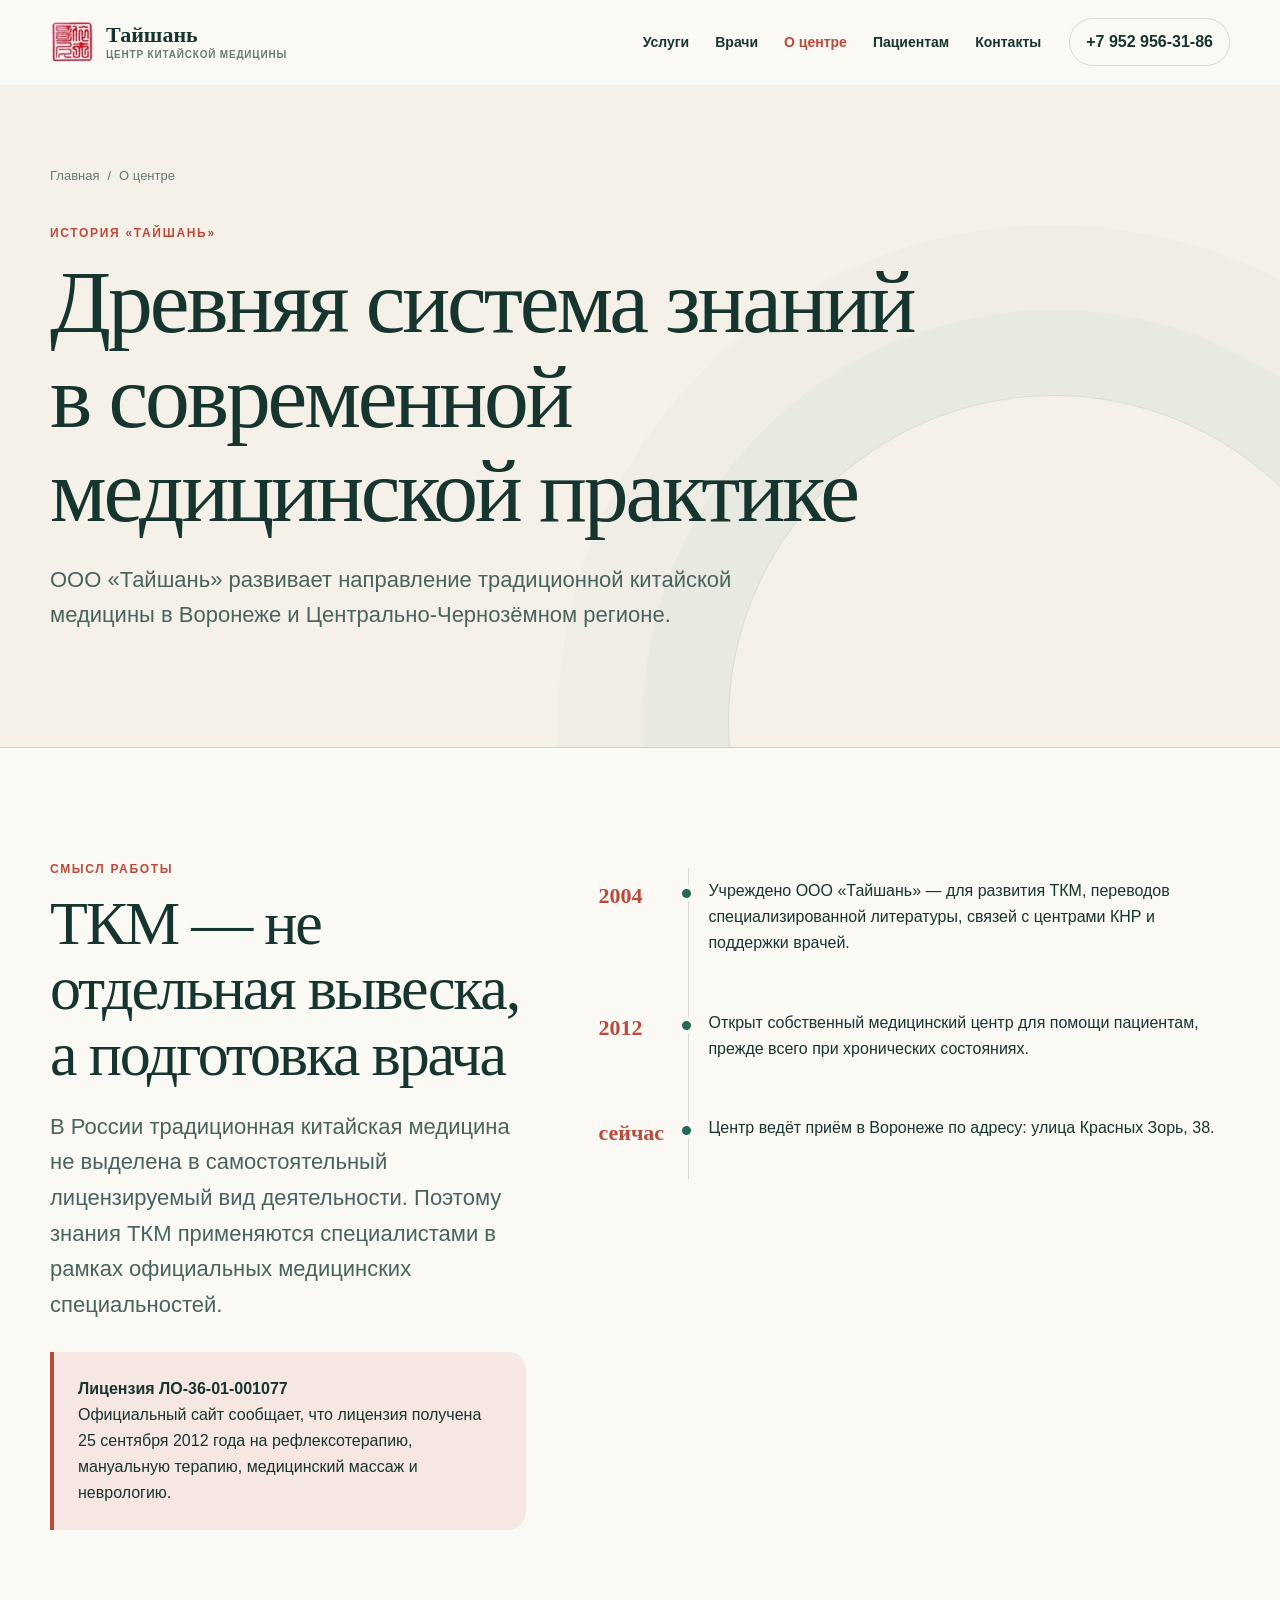
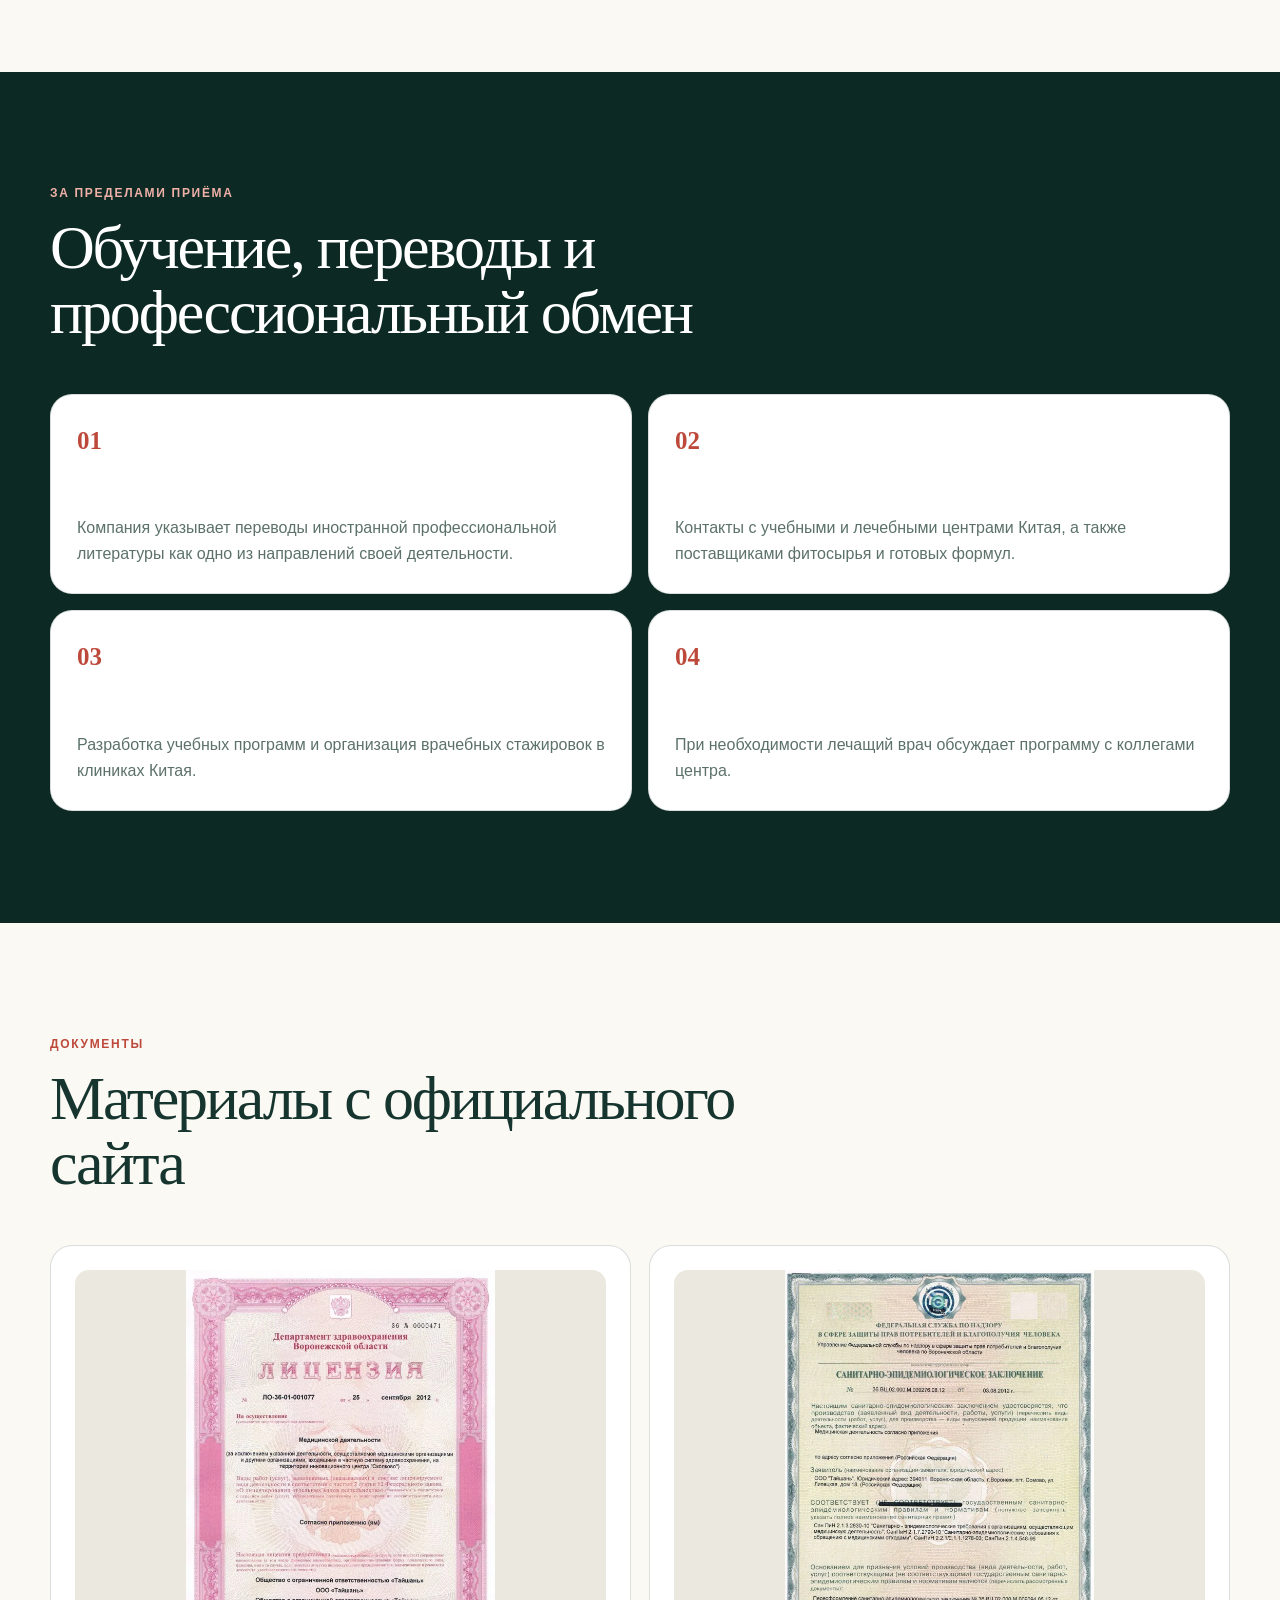
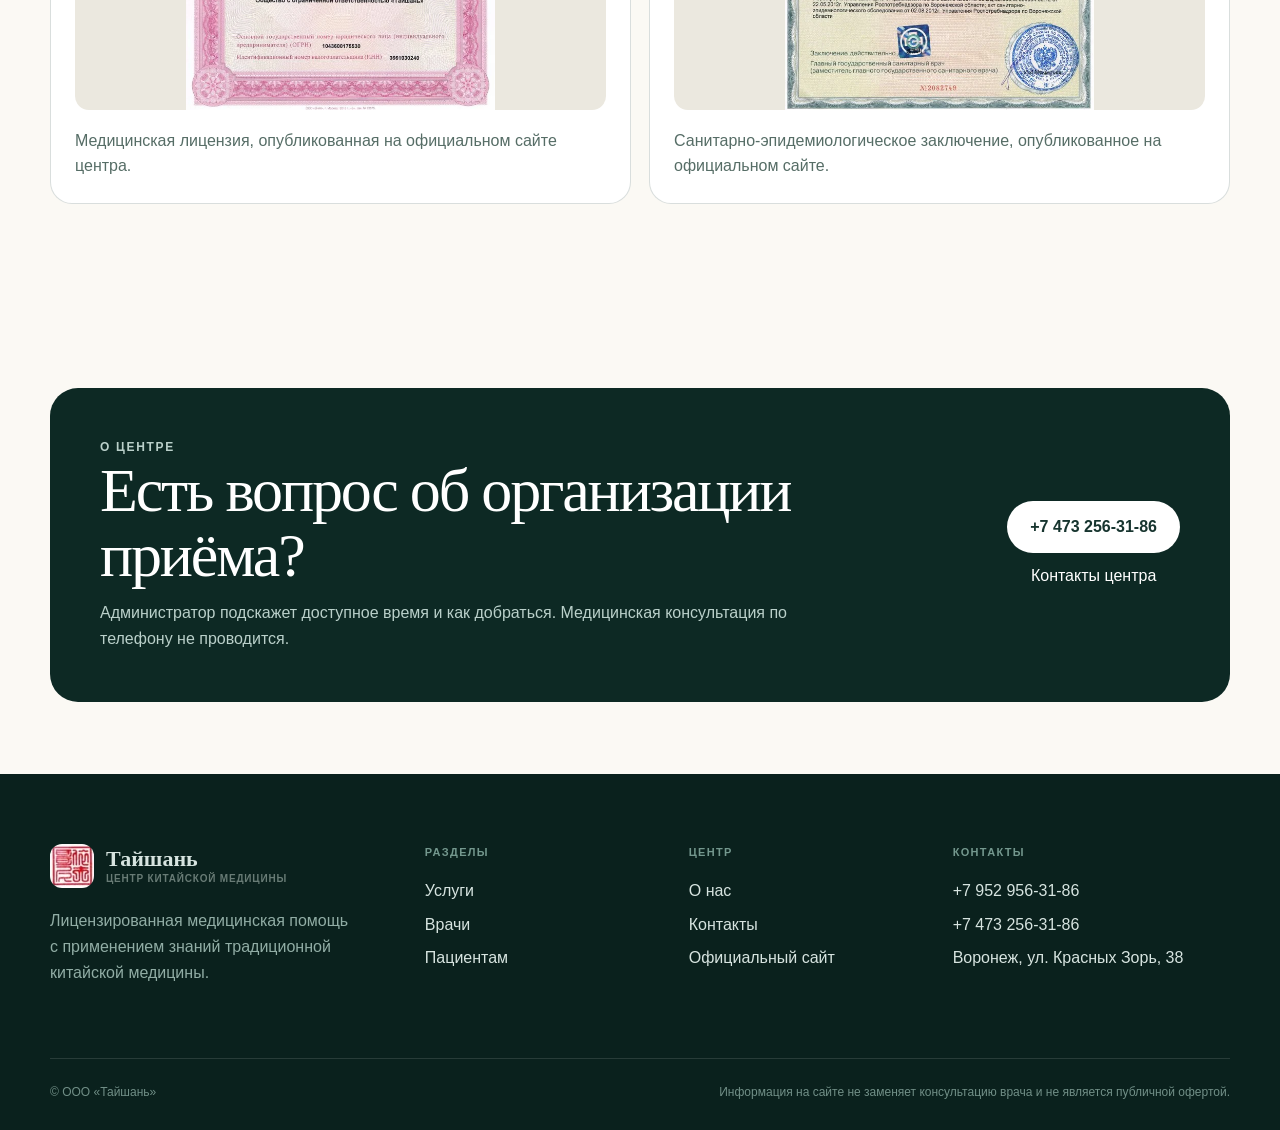
==== about.html @ c24fb1fc "Add files via upload" ====
<!doctype html>
<html lang="ru"><head><meta charset="utf-8"><meta name="viewport" content="width=device-width, initial-scale=1"><title>О центре «Тайшань» — история и лицензия</title><meta name="description" content="История центра китайской медицины «Тайшань» в Воронеже, медицинская лицензия и подход к традиционной китайской медицине."><meta name="theme-color" content="#17352f"><link rel="icon" href="assets/images/brand-mark.webp" type="image/webp"><link rel="stylesheet" href="styles.css"></head>
<body><a class="skip-link" href="#main">К содержанию</a>
  <header class="site-header"><div class="container header-inner"><a class="brand" href="index.html" aria-label="Тайшань — на главную"><img src="assets/images/brand-mark.webp" alt="" width="44" height="44"><span class="brand-text"><strong>Тайшань</strong><span>центр китайской медицины</span></span></a><nav class="nav" aria-label="Основная навигация"><a href="services.html">Услуги</a><a href="doctors.html">Врачи</a><a href="about.html" aria-current="page">О центре</a><a href="patients.html">Пациентам</a><a href="contacts.html">Контакты</a></nav><a class="header-phone" href="tel:+79529563186">+7 952 956-31-86</a><button class="menu-toggle" type="button" aria-expanded="false" aria-label="Открыть меню"><span></span></button></div></header>
  <main id="main"><section class="page-hero"><div class="container"><div class="breadcrumb"><a href="index.html">Главная</a><span>О центре</span></div><p class="eyebrow">История «Тайшань»</p><h1>Древняя система знаний в современной медицинской практике</h1><p class="lead">ООО «Тайшань» развивает направление традиционной китайской медицины в Воронеже и Центрально-Чернозёмном регионе.</p></div></section>
  <section class="section"><div class="container approach-grid"><div><p class="eyebrow">Смысл работы</p><h2>ТКМ — не отдельная вывеска, а подготовка врача</h2><p class="lead">В России традиционная китайская медицина не выделена в самостоятельный лицензируемый вид деятельности. Поэтому знания ТКМ применяются специалистами в рамках официальных медицинских специальностей.</p><div class="notice"><strong>Лицензия ЛО-36-01-001077</strong><p>Официальный сайт сообщает, что лицензия получена 25 сентября 2012 года на рефлексотерапию, мануальную терапию, медицинский массаж и неврологию.</p></div></div><div class="timeline" data-reveal><div class="timeline-item"><strong>2004</strong><p>Учреждено ООО «Тайшань» — для развития ТКМ, переводов специализированной литературы, связей с центрами КНР и поддержки врачей.</p></div><div class="timeline-item"><strong>2012</strong><p>Открыт собственный медицинский центр для помощи пациентам, прежде всего при хронических состояниях.</p></div><div class="timeline-item"><strong>сейчас</strong><p>Центр ведёт приём в Воронеже по адресу: улица Красных Зорь, 38.</p></div></div></div></section>
  <section class="section section-jade"><div class="container"><div class="section-head"><div><p class="eyebrow">За пределами приёма</p><h2>Обучение, переводы и профессиональный обмен</h2></div></div><div class="direction-grid"><article class="direction-card"><strong>01</strong><h3>Литература по ТКМ</h3><p>Компания указывает переводы иностранной профессиональной литературы как одно из направлений своей деятельности.</p></article><article class="direction-card"><strong>02</strong><h3>Связи с КНР</h3><p>Контакты с учебными и лечебными центрами Китая, а также поставщиками фитосырья и готовых формул.</p></article><article class="direction-card"><strong>03</strong><h3>Программы для врачей</h3><p>Разработка учебных программ и организация врачебных стажировок в клиниках Китая.</p></article><article class="direction-card"><strong>04</strong><h3>Коллегиальная работа</h3><p>При необходимости лечащий врач обсуждает программу с коллегами центра.</p></article></div></div></section>
  <section class="section"><div class="container"><div class="section-head"><div><p class="eyebrow">Документы</p><h2>Материалы с официального сайта</h2></div></div><div class="doc-grid"><article class="doc-card"><img src="assets/images/license.webp" alt="Скан медицинской лицензии центра Тайшань" width="602" height="859"><p>Медицинская лицензия, опубликованная на официальном сайте центра.</p></article><article class="doc-card"><img src="assets/images/sanitary-conclusion.webp" alt="Скан санитарно-эпидемиологического заключения центра Тайшань" width="602" height="859"><p>Санитарно-эпидемиологическое заключение, опубликованное на официальном сайте.</p></article></div></div></section>
  <section class="section-sm"><div class="container cta-panel"><div><p class="eyebrow">О центре</p><h2>Есть вопрос об организации приёма?</h2><p>Администратор подскажет доступное время и как добраться. Медицинская консультация по телефону не проводится.</p></div><div class="cta-actions"><a class="button button-light" href="tel:+74732563186">+7 473 256-31-86</a><a href="contacts.html">Контакты центра</a></div></div></section></main>
  <footer class="site-footer"><div class="container"><div class="footer-grid"><div class="footer-brand"><a class="brand" href="index.html"><img src="assets/images/brand-mark.webp" alt="" width="44" height="44"><span class="brand-text"><strong>Тайшань</strong><span>центр китайской медицины</span></span></a><p>Лицензированная медицинская помощь с применением знаний традиционной китайской медицины.</p></div><div><p class="footer-title">Разделы</p><div class="footer-links"><a href="services.html">Услуги</a><a href="doctors.html">Врачи</a><a href="patients.html">Пациентам</a></div></div><div><p class="footer-title">Центр</p><div class="footer-links"><a href="about.html">О нас</a><a href="contacts.html">Контакты</a><a href="http://тайшань.рф" target="_blank" rel="noopener">Официальный сайт</a></div></div><div><p class="footer-title">Контакты</p><div class="footer-links"><a href="tel:+79529563186">+7 952 956-31-86</a><a href="tel:+74732563186">+7 473 256-31-86</a><span>Воронеж, ул. Красных Зорь, 38</span></div></div></div><div class="footer-bottom">© ООО «Тайшань» <span>Информация на сайте не заменяет консультацию врача и не является публичной офертой.</span></div></div></footer><script src="script.js"></script></body></html>
---- styles.css ----
:root {
  --ink: #17352f;
  --ink-deep: #0d2924;
  --paper: #f5f1e8;
  --paper-soft: #fbf9f4;
  --jade: #246858;
  --jade-light: #dbe9e2;
  --cinnabar: #bd493b;
  --gold: #c7a35d;
  --line: rgba(23, 53, 47, 0.16);
  --white: #fff;
  --shadow: 0 22px 64px rgba(15, 47, 40, 0.12);
  --radius: 28px;
  --sans: "Segoe UI", Arial, sans-serif;
  --serif: Georgia, "Times New Roman", serif;
}

* { box-sizing: border-box; }
html { scroll-behavior: smooth; }
body {
  margin: 0;
  color: var(--ink);
  background: var(--paper-soft);
  font-family: var(--sans);
  font-size: 16px;
  line-height: 1.62;
  -webkit-font-smoothing: antialiased;
}
body.menu-open { overflow: hidden; }
a { color: inherit; text-decoration: none; }
img { display: block; max-width: 100%; }
button { font: inherit; }
.container { width: min(1180px, calc(100% - 48px)); margin-inline: auto; }
.narrow { width: min(790px, calc(100% - 48px)); margin-inline: auto; }
.skip-link { position: fixed; top: 10px; left: 10px; z-index: 1000; padding: 10px 16px; background: var(--white); transform: translateY(-150%); }
.skip-link:focus { transform: none; }
.eyebrow { margin: 0 0 12px; color: var(--cinnabar); font-size: 12px; font-weight: 800; letter-spacing: .14em; text-transform: uppercase; }
h1, h2, h3, p { margin-top: 0; }
h1, h2 { font-family: var(--serif); font-weight: 400; line-height: 1.05; letter-spacing: -.035em; }
h1 { margin-bottom: 24px; font-size: clamp(48px, 7vw, 92px); }
h2 { margin-bottom: 22px; font-size: clamp(38px, 5vw, 62px); }
h3 { margin-bottom: 12px; font-size: 22px; line-height: 1.2; }
.lead { max-width: 720px; color: #49635d; font-size: clamp(18px, 2vw, 22px); }
.section { padding: 112px 0; }
.section-sm { padding: 72px 0; }
.section-jade { color: var(--white); background: var(--ink-deep); }
.section-jade .eyebrow { color: #efb0a7; }
.section-jade .lead, .section-jade .muted { color: #bad0ca; }
.section-head { display: flex; align-items: end; justify-content: space-between; gap: 32px; margin-bottom: 48px; }
.section-head h2 { max-width: 760px; margin-bottom: 0; }
.muted { color: #62756f; }
.button-row { display: flex; flex-wrap: wrap; gap: 12px; margin-top: 32px; }
.button { display: inline-flex; min-height: 52px; align-items: center; justify-content: center; gap: 10px; padding: 12px 22px; border: 1px solid transparent; border-radius: 999px; background: var(--cinnabar); color: var(--white); font-weight: 750; transition: transform .2s, background .2s, border-color .2s; }
.button:hover { transform: translateY(-2px); background: #a83e32; }
.button-outline { border-color: currentColor; color: var(--ink); background: transparent; }
.button-outline:hover { color: var(--white); border-color: var(--jade); background: var(--jade); }
.button-light { color: var(--ink); background: var(--white); }
.text-link { display: inline-flex; gap: 8px; align-items: center; color: var(--jade); font-weight: 800; }
.text-link::after { content: "→"; transition: transform .2s; }
.text-link:hover::after { transform: translateX(4px); }

.site-header { position: sticky; top: 0; z-index: 100; border-bottom: 1px solid transparent; background: rgba(251, 249, 244, .89); backdrop-filter: blur(18px); }
.site-header.is-scrolled { border-color: var(--line); }
.header-inner { display: flex; min-height: 84px; align-items: center; gap: 28px; }
.brand { display: flex; align-items: center; gap: 12px; margin-right: auto; }
.brand img { width: 44px; height: 44px; border-radius: 12px; }
.brand-text { display: grid; line-height: 1.08; }
.brand-text strong { font-family: var(--serif); font-size: 22px; font-weight: 600; }
.brand-text span { margin-top: 4px; color: #687b75; font-size: 10px; font-weight: 800; letter-spacing: .08em; text-transform: uppercase; }
.nav { display: flex; align-items: center; gap: 26px; }
.nav a { position: relative; font-size: 14px; font-weight: 700; }
.nav a[aria-current="page"], .nav a:hover { color: var(--cinnabar); }
.header-phone { padding: 10px 16px; border: 1px solid var(--line); border-radius: 999px; font-weight: 800; white-space: nowrap; }
.menu-toggle { display: none; width: 48px; height: 48px; border: 1px solid var(--line); border-radius: 50%; color: var(--ink); background: transparent; }
.menu-toggle span, .menu-toggle::before, .menu-toggle::after { display: block; width: 19px; height: 2px; margin: 4px auto; background: currentColor; content: ""; transition: transform .2s, opacity .2s; }
.menu-toggle[aria-expanded="true"] span { opacity: 0; }
.menu-toggle[aria-expanded="true"]::before { transform: translateY(6px) rotate(45deg); }
.menu-toggle[aria-expanded="true"]::after { transform: translateY(-6px) rotate(-45deg); }

.hero { position: relative; overflow: hidden; padding: 80px 0 96px; }
.hero::before { position: absolute; top: -240px; right: -120px; width: 720px; height: 720px; border: 1px solid rgba(36,104,88,.15); border-radius: 50%; content: ""; box-shadow: inset 0 0 0 120px rgba(36,104,88,.035), inset 0 0 0 240px rgba(36,104,88,.025); }
.hero-grid { position: relative; display: grid; grid-template-columns: 1.17fr .83fr; align-items: center; gap: 76px; }
.hero-copy h1 em { color: var(--cinnabar); font-style: italic; }
.hero-note { display: flex; gap: 14px; align-items: flex-start; margin-top: 38px; padding-top: 24px; border-top: 1px solid var(--line); color: #526a63; font-size: 14px; }
.hero-note span { flex: none; width: 9px; height: 9px; margin-top: 7px; border-radius: 50%; background: var(--cinnabar); }
.hero-art { position: relative; min-height: 548px; border-radius: 220px 220px 32px 32px; color: var(--white); background: var(--ink-deep); box-shadow: var(--shadow); overflow: hidden; }
.hero-art::before { position: absolute; inset: 56px 46px auto; height: 260px; border: 1px solid rgba(255,255,255,.18); border-radius: 50%; content: ""; box-shadow: 0 0 0 48px rgba(255,255,255,.035), 0 0 0 96px rgba(255,255,255,.025); }
.mountains { position: absolute; right: -8%; bottom: 114px; left: -8%; height: 250px; }
.mountain { position: absolute; bottom: 0; width: 65%; height: 90%; clip-path: polygon(0 100%, 48% 0, 100% 100%); background: #255a50; }
.mountain:nth-child(2) { right: 0; width: 72%; height: 72%; background: #317264; }
.mountain:nth-child(3) { left: 29%; width: 47%; height: 50%; background: #498476; }
.hero-seal { position: absolute; top: 76px; right: 54px; display: grid; width: 82px; height: 82px; place-items: center; border: 2px solid #ef8d7f; color: #ef8d7f; font-family: var(--serif); font-size: 34px; transform: rotate(4deg); }
.hero-card { position: absolute; right: 28px; bottom: 28px; left: 28px; display: grid; grid-template-columns: 1fr auto; gap: 20px; align-items: center; padding: 24px; border: 1px solid rgba(255,255,255,.14); border-radius: 22px; background: rgba(255,255,255,.09); backdrop-filter: blur(14px); }
.hero-card small { display: block; color: #abc5be; }
.hero-card strong { font-family: var(--serif); font-size: 22px; font-weight: 400; }
.hero-card b { color: #f4bf72; font-size: 28px; }

.fact-strip { border-block: 1px solid var(--line); background: var(--paper); }
.facts { display: grid; grid-template-columns: repeat(4, 1fr); }
.fact { padding: 30px; border-right: 1px solid var(--line); }
.fact:first-child { border-left: 1px solid var(--line); }
.fact strong { display: block; color: var(--cinnabar); font-family: var(--serif); font-size: 33px; font-weight: 400; line-height: 1; }
.fact span { display: block; margin-top: 8px; color: #60736d; font-size: 13px; }

.service-grid { display: grid; grid-template-columns: repeat(3, 1fr); gap: 18px; }
.service-card { position: relative; min-height: 330px; padding: 30px; border: 1px solid var(--line); border-radius: var(--radius); background: var(--white); overflow: hidden; transition: transform .25s, box-shadow .25s; }
.service-card:hover { transform: translateY(-5px); box-shadow: var(--shadow); }
.service-number { color: var(--cinnabar); font-family: var(--serif); font-size: 16px; }
.service-card h3 { max-width: 260px; margin-top: 64px; font-family: var(--serif); font-size: 32px; font-weight: 400; }
.service-card p { color: #5c716a; }
.service-card .text-link { position: absolute; bottom: 28px; left: 30px; }
.service-card.featured { color: var(--white); border-color: var(--jade); background: var(--jade); }
.service-card.featured p, .service-card.featured .text-link { color: #d4e4df; }
.service-card.featured .service-number { color: #f4b5ab; }

.approach-grid { display: grid; grid-template-columns: .86fr 1.14fr; gap: 72px; align-items: start; }
.approach-visual { position: sticky; top: 120px; min-height: 540px; padding: 38px; border-radius: var(--radius); color: var(--white); background: var(--ink-deep); overflow: hidden; }
.approach-visual::after { position: absolute; right: -120px; bottom: -140px; width: 390px; height: 390px; border: 1px solid rgba(255,255,255,.18); border-radius: 50%; content: ""; box-shadow: 0 0 0 55px rgba(255,255,255,.04), 0 0 0 110px rgba(255,255,255,.025); }
.pulse { display: grid; width: 130px; height: 130px; margin: 72px auto; place-items: center; border: 1px solid #688f85; border-radius: 50%; }
.pulse::before, .pulse::after { position: absolute; border: 1px solid rgba(126,171,159,.35); border-radius: 50%; content: ""; }
.pulse::before { width: 210px; height: 210px; }
.pulse::after { width: 290px; height: 290px; }
.pulse i { width: 14px; height: 14px; border-radius: 50%; background: var(--cinnabar); box-shadow: 0 0 0 10px rgba(189,73,59,.16); }
.approach-list { counter-reset: item; }
.approach-item { display: grid; grid-template-columns: 56px 1fr; gap: 22px; padding: 30px 0; border-bottom: 1px solid var(--line); }
.approach-item::before { counter-increment: item; content: "0" counter(item); color: var(--cinnabar); font-family: var(--serif); font-size: 22px; }
.approach-item p { margin-bottom: 0; color: #5e726c; }

.doctor-preview { display: grid; grid-template-columns: 1.12fr .88fr; gap: 18px; }
.doctor-feature { display: grid; grid-template-columns: 240px 1fr; gap: 34px; padding: 24px; border: 1px solid var(--line); border-radius: var(--radius); background: var(--white); }
.doctor-feature img { width: 100%; height: 100%; min-height: 390px; object-fit: cover; border-radius: 18px; filter: saturate(.76); }
.doctor-feature-content { align-self: end; padding: 20px 10px; }
.doctor-feature-content h3 { font-family: var(--serif); font-size: 34px; font-weight: 400; }
.doctor-feature-content p { color: #5d706a; }
.doctor-note-card { display: flex; min-height: 470px; flex-direction: column; justify-content: space-between; padding: 38px; border-radius: var(--radius); color: var(--white); background: var(--cinnabar); }
.doctor-note-card blockquote { margin: 0; font-family: var(--serif); font-size: clamp(27px, 3vw, 40px); line-height: 1.14; }
.doctor-note-card p { margin-bottom: 0; color: #f9d8d3; }

.cta-panel { display: grid; grid-template-columns: 1fr auto; gap: 44px; align-items: center; padding: 50px; border-radius: var(--radius); color: var(--white); background: var(--ink-deep); }
.cta-panel h2 { max-width: 740px; margin-bottom: 12px; }
.cta-panel p { max-width: 720px; margin-bottom: 0; color: #bad0ca; }
.cta-actions { display: grid; gap: 10px; text-align: center; }
.cta-actions small { color: #9fbab3; }

.page-hero { position: relative; overflow: hidden; padding: 80px 0 92px; border-bottom: 1px solid var(--line); background: var(--paper); }
.page-hero::after { position: absolute; right: -100px; bottom: -300px; width: 650px; height: 650px; border: 1px solid rgba(36,104,88,.15); border-radius: 50%; content: ""; box-shadow: 0 0 0 85px rgba(36,104,88,.035), 0 0 0 170px rgba(36,104,88,.025); }
.page-hero .container { position: relative; z-index: 1; }
.page-hero h1 { max-width: 920px; }
.breadcrumb { display: flex; flex-wrap: wrap; gap: 8px; margin-bottom: 38px; color: #667a74; font-size: 13px; }
.breadcrumb span::before { margin-right: 8px; content: "/"; }

.detail-grid { display: grid; grid-template-columns: 320px 1fr; gap: 72px; }
.side-nav { position: sticky; top: 116px; display: grid; gap: 8px; align-self: start; padding: 18px; border: 1px solid var(--line); border-radius: 22px; background: var(--white); }
.side-nav a { padding: 12px 14px; border-radius: 12px; font-weight: 700; }
.side-nav a:hover { color: var(--cinnabar); background: var(--paper); }
.content-section { padding-bottom: 68px; scroll-margin-top: 120px; }
.content-section + .content-section { padding-top: 68px; border-top: 1px solid var(--line); }
.content-section h2 { font-size: clamp(34px, 4vw, 50px); }
.content-section h3 { margin-top: 28px; }
.content-section ul { padding-left: 20px; }
.content-section li + li { margin-top: 8px; }
.method-tags { display: flex; flex-wrap: wrap; gap: 9px; margin-top: 24px; }
.method-tags span { padding: 8px 13px; border: 1px solid var(--line); border-radius: 999px; color: #526a63; background: var(--white); font-size: 14px; }
.notice { margin: 30px 0; padding: 24px; border-left: 4px solid var(--cinnabar); border-radius: 0 18px 18px 0; background: #f6e7e2; }
.notice p:last-child { margin-bottom: 0; }

.direction-grid { display: grid; grid-template-columns: repeat(2, 1fr); gap: 16px; }
.direction-card { padding: 26px; border: 1px solid var(--line); border-radius: 22px; background: var(--white); }
.direction-card h3 { font-family: var(--serif); font-weight: 400; }
.direction-card p { margin-bottom: 0; color: #5c716a; }
.direction-card strong { display: inline-block; margin-bottom: 16px; color: var(--cinnabar); font-family: var(--serif); font-size: 25px; }

.team-grid { display: grid; gap: 28px; }
.team-card { display: grid; grid-template-columns: 290px 1fr; gap: 42px; padding: 28px; border: 1px solid var(--line); border-radius: var(--radius); background: var(--white); }
.team-photo, .team-placeholder { min-height: 360px; border-radius: 20px; }
.team-photo { width: 100%; height: 100%; object-fit: cover; filter: saturate(.78); }
.team-placeholder { position: relative; display: grid; place-items: center; color: #dcebe6; background: var(--ink-deep); overflow: hidden; }
.team-placeholder::before { position: absolute; width: 230px; height: 230px; border: 1px solid rgba(255,255,255,.16); border-radius: 50%; content: ""; box-shadow: 0 0 0 42px rgba(255,255,255,.035); }
.team-placeholder span { position: relative; z-index: 1; font-family: var(--serif); font-size: 72px; }
.team-copy { align-self: center; padding-right: 24px; }
.team-copy h2 { margin-bottom: 8px; font-size: clamp(34px, 4vw, 48px); }
.team-role { margin-bottom: 22px; color: var(--cinnabar); font-weight: 800; }
.team-copy details { margin-top: 18px; padding-top: 18px; border-top: 1px solid var(--line); }
.team-copy summary { cursor: pointer; color: var(--jade); font-weight: 800; }
.team-copy details p { margin: 16px 0 0; color: #5b7069; }

.timeline { position: relative; display: grid; gap: 0; }
.timeline::before { position: absolute; top: 8px; bottom: 8px; left: 90px; width: 1px; background: var(--line); content: ""; }
.timeline-item { display: grid; grid-template-columns: 70px 1fr; gap: 40px; padding: 18px 0 36px; }
.timeline-item strong { position: relative; color: var(--cinnabar); font-family: var(--serif); font-size: 22px; }
.timeline-item strong::after { position: absolute; top: 7px; right: -27px; width: 9px; height: 9px; border: 4px solid var(--paper-soft); border-radius: 50%; background: var(--jade); content: ""; }
.timeline-item p { margin-bottom: 0; }

.doc-grid { display: grid; grid-template-columns: repeat(2, 1fr); gap: 18px; }
.doc-card { padding: 24px; border: 1px solid var(--line); border-radius: 22px; background: var(--white); }
.doc-card img { width: 100%; height: 440px; object-fit: contain; border-radius: 14px; background: #ebe8df; }
.doc-card p { margin: 18px 0 0; color: #566d66; }

.faq { border-top: 1px solid var(--line); }
.faq details { border-bottom: 1px solid var(--line); }
.faq summary { display: flex; justify-content: space-between; gap: 20px; padding: 24px 0; cursor: pointer; font-family: var(--serif); font-size: 24px; list-style: none; }
.faq summary::after { content: "+"; color: var(--cinnabar); }
.faq details[open] summary::after { content: "−"; }
.faq details p { max-width: 760px; padding: 0 0 24px; color: #5d716b; }

.contact-grid { display: grid; grid-template-columns: .92fr 1.08fr; gap: 18px; }
.contact-card { padding: 38px; border: 1px solid var(--line); border-radius: var(--radius); background: var(--white); }
.contact-card.dark { color: var(--white); background: var(--ink-deep); }
.contact-list { display: grid; gap: 26px; margin-top: 36px; }
.contact-item small { display: block; margin-bottom: 3px; color: #6d817b; font-size: 11px; font-weight: 800; letter-spacing: .1em; text-transform: uppercase; }
.contact-card.dark .contact-item small { color: #9bb8b0; }
.contact-item a, .contact-item strong { font-family: var(--serif); font-size: clamp(22px, 3vw, 31px); font-weight: 400; }
.map-schematic { position: relative; min-height: 480px; border-radius: var(--radius); background: #dde5de; overflow: hidden; }
.map-schematic::before, .map-schematic::after { position: absolute; background: rgba(255,255,255,.78); content: ""; transform: rotate(-11deg); }
.map-schematic::before { top: -80px; left: 47%; width: 42px; height: 700px; }
.map-schematic::after { top: 47%; left: -80px; width: 760px; height: 34px; transform: rotate(7deg); }
.map-line { position: absolute; top: -20px; right: 20%; width: 18px; height: 560px; background: rgba(255,255,255,.55); transform: rotate(34deg); }
.map-pin { position: absolute; z-index: 2; top: 47%; left: 53%; display: grid; width: 94px; height: 94px; place-items: center; border: 8px solid rgba(255,255,255,.8); border-radius: 50% 50% 50% 6px; color: var(--white); background: var(--cinnabar); font-family: var(--serif); font-size: 30px; transform: translate(-50%,-50%) rotate(-45deg); box-shadow: var(--shadow); }
.map-pin span { transform: rotate(45deg); }
.map-caption { position: absolute; z-index: 3; right: 24px; bottom: 24px; left: 24px; display: flex; justify-content: space-between; gap: 16px; align-items: center; padding: 20px; border-radius: 18px; background: rgba(255,255,255,.93); }
.map-caption p { margin-bottom: 0; }

.site-footer { padding: 70px 0 28px; color: #d7e4e0; background: #0a211d; }
.footer-grid { display: grid; grid-template-columns: 1.2fr .8fr .8fr 1fr; gap: 42px; }
.footer-brand p { max-width: 300px; margin-top: 20px; color: #91ada5; }
.footer-title { margin-bottom: 16px; color: #74988e; font-size: 11px; font-weight: 800; letter-spacing: .12em; text-transform: uppercase; }
.footer-links { display: grid; gap: 8px; }
.footer-links a:hover { color: #f1a79b; }
.footer-bottom { display: flex; justify-content: space-between; gap: 20px; margin-top: 56px; padding-top: 24px; border-top: 1px solid rgba(255,255,255,.12); color: #718f87; font-size: 12px; }

[data-reveal] { opacity: 0; transform: translateY(18px); transition: opacity .6s ease, transform .6s ease; }
[data-reveal].is-visible { opacity: 1; transform: none; }
:focus-visible { outline: 3px solid rgba(189,73,59,.55); outline-offset: 4px; }

@media (max-width: 1020px) {
  .nav, .header-phone { display: none; }
  .menu-toggle { display: block; }
  .nav.is-open { position: fixed; inset: 84px 0 0; display: flex; flex-direction: column; align-items: stretch; gap: 0; padding: 24px; background: var(--paper-soft); }
  .nav.is-open a { padding: 17px 0; border-bottom: 1px solid var(--line); font-family: var(--serif); font-size: 26px; }
  .hero-grid, .approach-grid, .contact-grid { grid-template-columns: 1fr; }
  .hero-art { min-height: 500px; }
  .service-grid { grid-template-columns: repeat(2, 1fr); }
  .service-card:last-child { grid-column: 1 / -1; }
  .facts { grid-template-columns: repeat(2, 1fr); }
  .fact:nth-child(3) { border-left: 1px solid var(--line); }
  .fact:nth-child(-n+2) { border-bottom: 1px solid var(--line); }
  .approach-visual { position: relative; top: auto; min-height: 430px; }
  .doctor-preview { grid-template-columns: 1fr; }
  .detail-grid { grid-template-columns: 1fr; }
  .side-nav { position: static; grid-template-columns: repeat(3, 1fr); }
  .team-card { grid-template-columns: 230px 1fr; }
  .footer-grid { grid-template-columns: repeat(2, 1fr); }
}

@media (max-width: 720px) {
  .container, .narrow { width: min(100% - 30px, 1180px); }
  .section { padding: 76px 0; }
  .section-sm { padding: 54px 0; }
  .header-inner { min-height: 72px; }
  .nav.is-open { inset: 72px 0 0; }
  .brand-text span { display: none; }
  .hero { padding: 54px 0 72px; }
  .hero-grid { gap: 42px; }
  .hero-art { min-height: 440px; }
  .hero-seal { top: 58px; right: 34px; width: 68px; height: 68px; }
  .hero-card { grid-template-columns: 1fr; }
  .hero-card b { font-size: 23px; }
  .section-head { display: block; }
  .section-head .text-link { margin-top: 18px; }
  .service-grid, .direction-grid, .doc-grid { grid-template-columns: 1fr; }
  .service-card:last-child { grid-column: auto; }
  .service-card { min-height: 300px; }
  .doctor-feature, .team-card { grid-template-columns: 1fr; }
  .doctor-feature img { max-height: 440px; }
  .team-photo, .team-placeholder { min-height: 330px; }
  .team-copy { padding-right: 0; }
  .cta-panel { grid-template-columns: 1fr; padding: 32px 24px; }
  .cta-actions { justify-items: start; }
  .page-hero { padding: 54px 0 68px; }
  .side-nav { display: flex; margin-inline: -15px; padding: 14px 15px; border-inline: 0; border-radius: 0; overflow-x: auto; }
  .side-nav a { white-space: nowrap; }
  .map-caption { display: block; }
  .map-caption .button { margin-top: 14px; }
  .contact-card { padding: 28px 22px; }
  .footer-grid { grid-template-columns: 1fr; }
  .footer-bottom { display: block; }
  .footer-bottom span { display: block; margin-top: 8px; }
}

@media (max-width: 430px) {
  h1 { font-size: 44px; }
  h2 { font-size: 37px; }
  .facts { grid-template-columns: 1fr; }
  .fact { border-right: 1px solid var(--line); border-bottom: 1px solid var(--line); border-left: 1px solid var(--line); }
  .fact:last-child { border-bottom: 0; }
  .hero-art { min-height: 400px; }
  .hero-card { right: 16px; bottom: 16px; left: 16px; padding: 19px; }
  .approach-item { grid-template-columns: 42px 1fr; gap: 12px; }
  .timeline::before { left: 62px; }
  .timeline-item { grid-template-columns: 52px 1fr; gap: 25px; }
  .timeline-item strong::after { right: -17px; }
  .doc-card img { height: 360px; }
  .map-schematic { min-height: 520px; }
}

@media (prefers-reduced-motion: reduce) {
  *, *::before, *::after { scroll-behavior: auto !important; transition-duration: .01ms !important; }
  [data-reveal] { opacity: 1; transform: none; }
}
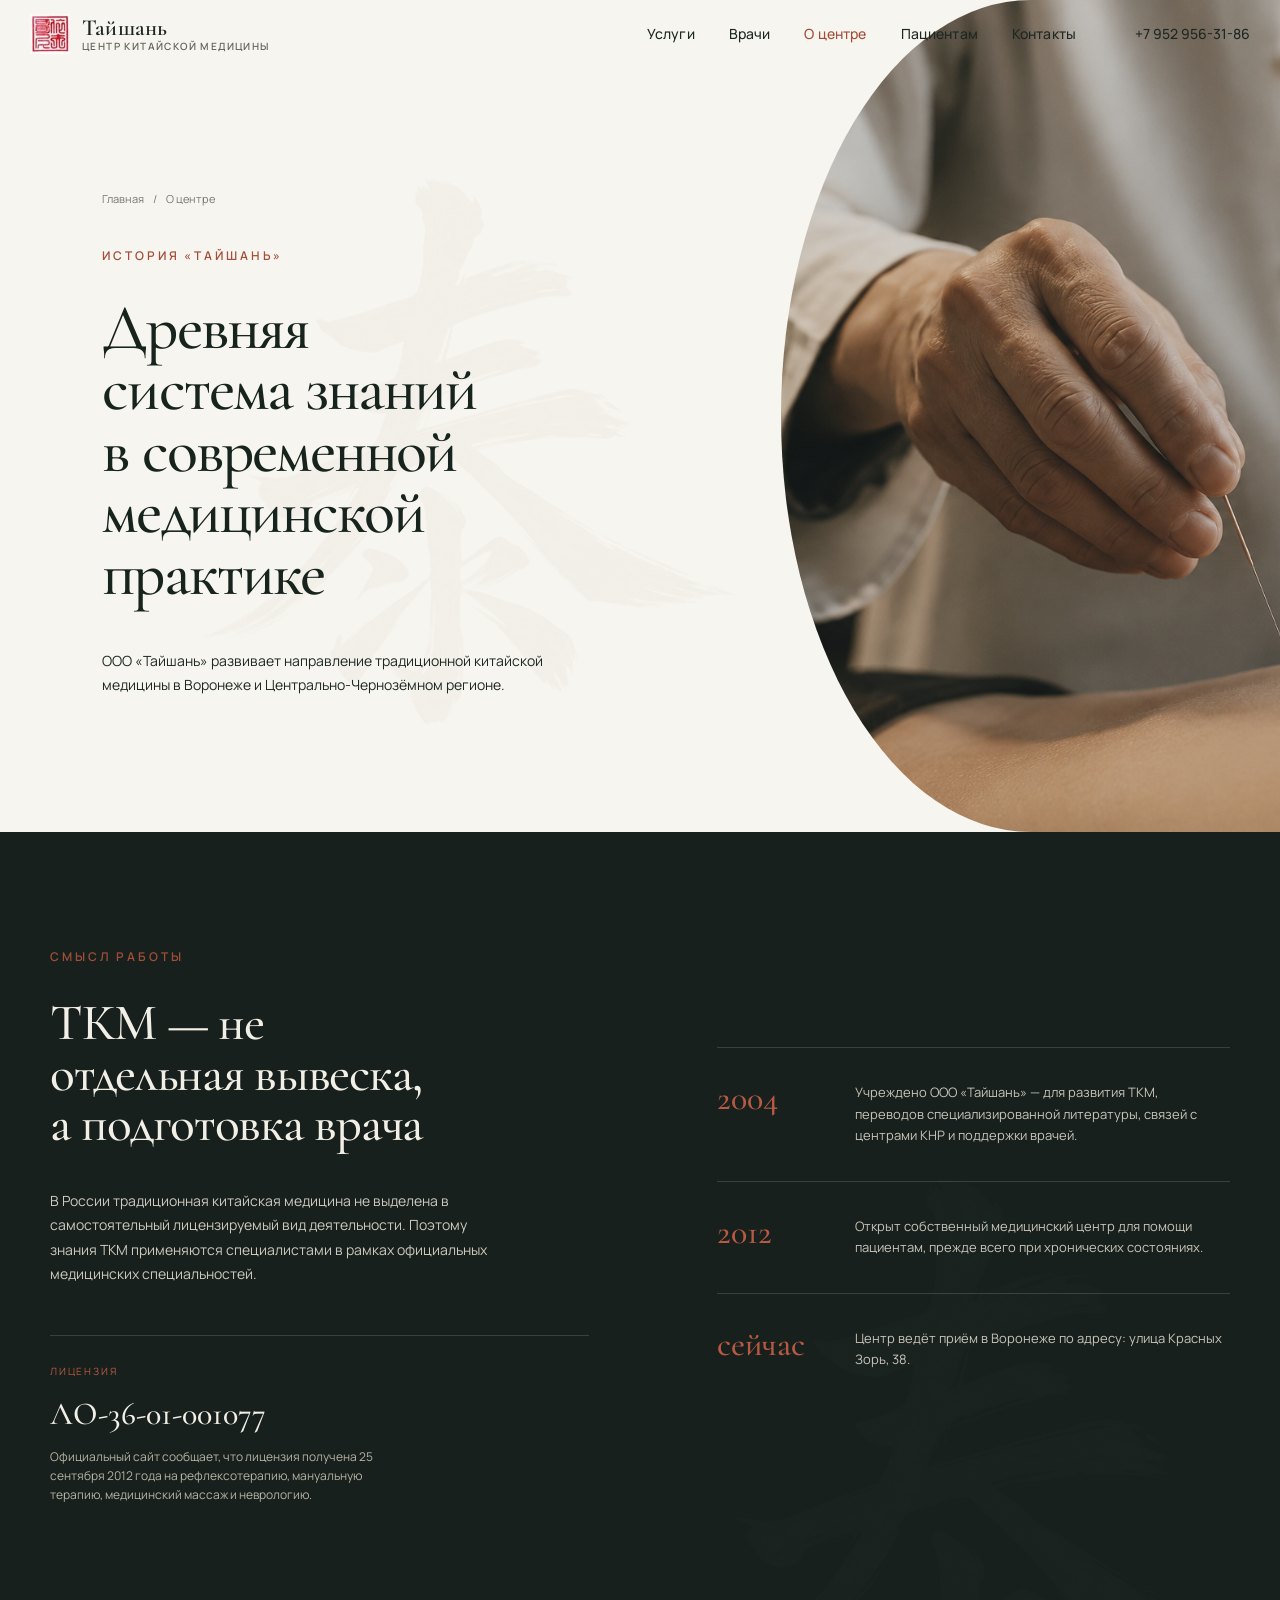
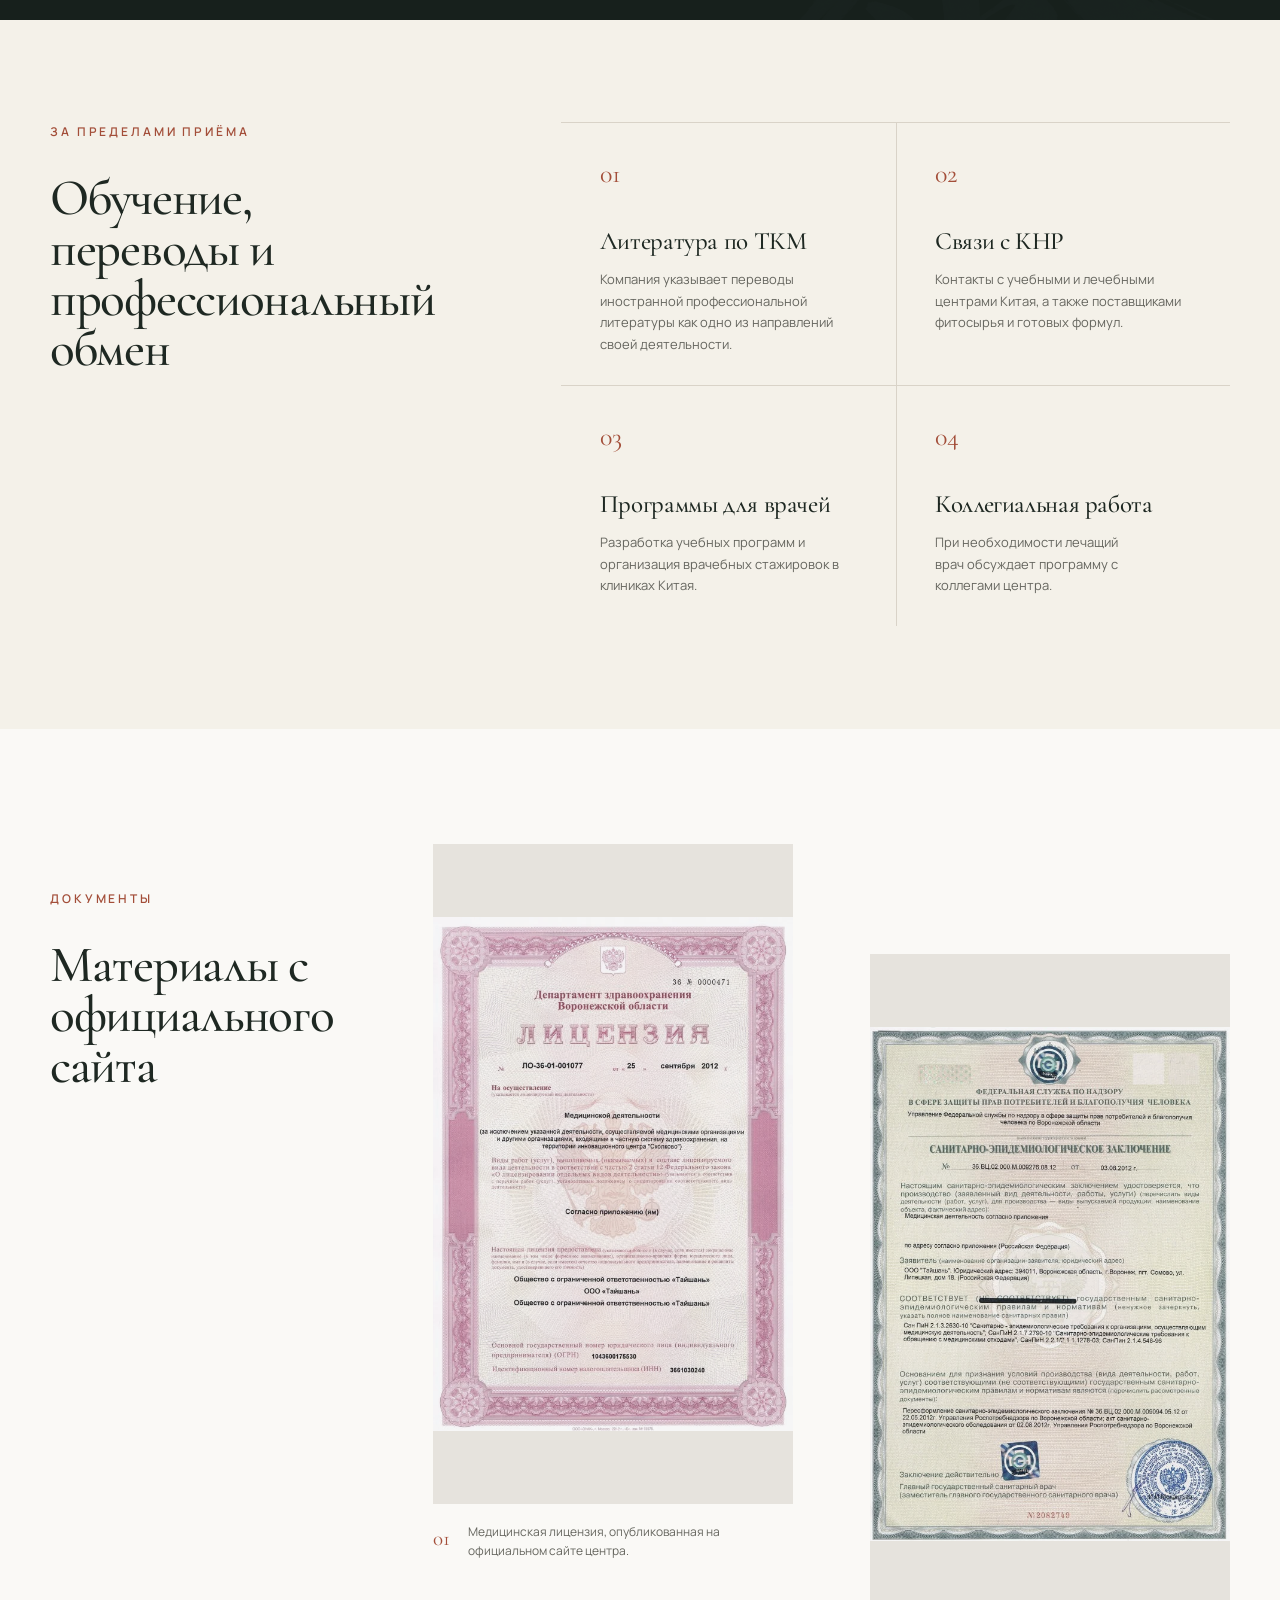
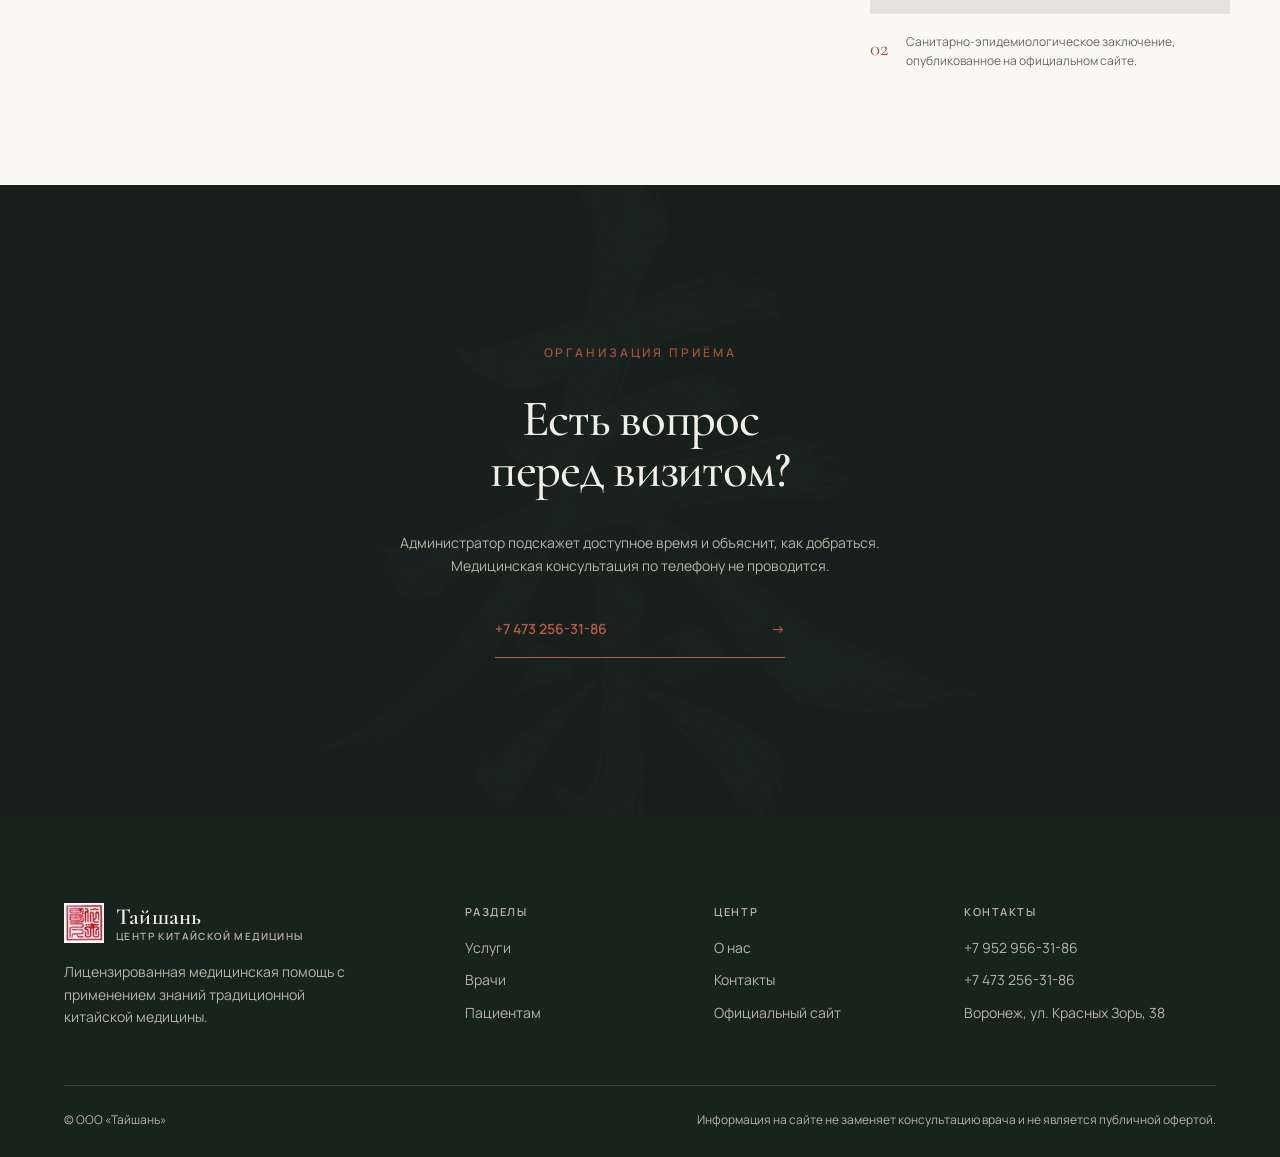
==== commit 1f2f3860: "Редизайн страниц «О центре» и «Пациентам» в редакционном стиле Co-Authored-By: Claude Sonnet 5 <nore" ====
--- a/about.html
+++ b/about.html
@@ -1,10 +1,18 @@
 <!doctype html>
-<html lang="ru"><head><meta charset="utf-8"><meta name="viewport" content="width=device-width, initial-scale=1"><title>О центре «Тайшань» — история и лицензия</title><meta name="description" content="История центра китайской медицины «Тайшань» в Воронеже, медицинская лицензия и подход к традиционной китайской медицине."><meta name="theme-color" content="#17352f"><link rel="icon" href="assets/images/brand-mark.webp" type="image/webp"><link rel="stylesheet" href="styles.css"></head>
-<body><a class="skip-link" href="#main">К содержанию</a>
+<html lang="ru">
+<head>
+  <meta charset="utf-8"><meta name="viewport" content="width=device-width, initial-scale=1">
+  <title>О центре «Тайшань» — история и лицензия</title><meta name="description" content="История центра китайской медицины «Тайшань» в Воронеже, медицинская лицензия и подход к традиционной китайской медицине."><meta name="theme-color" content="#17201c"><link rel="icon" href="assets/images/brand-mark.webp" type="image/webp">
+  <link rel="preconnect" href="https://fonts.googleapis.com"><link rel="preconnect" href="https://fonts.gstatic.com" crossorigin><link rel="stylesheet" href="https://fonts.googleapis.com/css2?family=Cormorant+Garamond:ital,wght@0,500;0,600;1,500&family=Manrope:wght@400;500;600;700&display=swap"><link rel="stylesheet" href="styles.css">
+</head>
+<body class="editorial-page"><a class="skip-link" href="#main">К содержанию</a>
   <header class="site-header"><div class="container header-inner"><a class="brand" href="index.html" aria-label="Тайшань — на главную"><img src="assets/images/brand-mark.webp" alt="" width="44" height="44"><span class="brand-text"><strong>Тайшань</strong><span>центр китайской медицины</span></span></a><nav class="nav" aria-label="Основная навигация"><a href="services.html">Услуги</a><a href="doctors.html">Врачи</a><a href="about.html" aria-current="page">О центре</a><a href="patients.html">Пациентам</a><a href="contacts.html">Контакты</a></nav><a class="header-phone" href="tel:+79529563186">+7 952 956-31-86</a><button class="menu-toggle" type="button" aria-expanded="false" aria-label="Открыть меню"><span></span></button></div></header>
-  <main id="main"><section class="page-hero"><div class="container"><div class="breadcrumb"><a href="index.html">Главная</a><span>О центре</span></div><p class="eyebrow">История «Тайшань»</p><h1>Древняя система знаний в современной медицинской практике</h1><p class="lead">ООО «Тайшань» развивает направление традиционной китайской медицины в Воронеже и Центрально-Чернозёмном регионе.</p></div></section>
-  <section class="section"><div class="container approach-grid"><div><p class="eyebrow">Смысл работы</p><h2>ТКМ — не отдельная вывеска, а подготовка врача</h2><p class="lead">В России традиционная китайская медицина не выделена в самостоятельный лицензируемый вид деятельности. Поэтому знания ТКМ применяются специалистами в рамках официальных медицинских специальностей.</p><div class="notice"><strong>Лицензия ЛО-36-01-001077</strong><p>Официальный сайт сообщает, что лицензия получена 25 сентября 2012 года на рефлексотерапию, мануальную терапию, медицинский массаж и неврологию.</p></div></div><div class="timeline" data-reveal><div class="timeline-item"><strong>2004</strong><p>Учреждено ООО «Тайшань» — для развития ТКМ, переводов специализированной литературы, связей с центрами КНР и поддержки врачей.</p></div><div class="timeline-item"><strong>2012</strong><p>Открыт собственный медицинский центр для помощи пациентам, прежде всего при хронических состояниях.</p></div><div class="timeline-item"><strong>сейчас</strong><p>Центр ведёт приём в Воронеже по адресу: улица Красных Зорь, 38.</p></div></div></div></section>
-  <section class="section section-jade"><div class="container"><div class="section-head"><div><p class="eyebrow">За пределами приёма</p><h2>Обучение, переводы и профессиональный обмен</h2></div></div><div class="direction-grid"><article class="direction-card"><strong>01</strong><h3>Литература по ТКМ</h3><p>Компания указывает переводы иностранной профессиональной литературы как одно из направлений своей деятельности.</p></article><article class="direction-card"><strong>02</strong><h3>Связи с КНР</h3><p>Контакты с учебными и лечебными центрами Китая, а также поставщиками фитосырья и готовых формул.</p></article><article class="direction-card"><strong>03</strong><h3>Программы для врачей</h3><p>Разработка учебных программ и организация врачебных стажировок в клиниках Китая.</p></article><article class="direction-card"><strong>04</strong><h3>Коллегиальная работа</h3><p>При необходимости лечащий врач обсуждает программу с коллегами центра.</p></article></div></div></section>
-  <section class="section"><div class="container"><div class="section-head"><div><p class="eyebrow">Документы</p><h2>Материалы с официального сайта</h2></div></div><div class="doc-grid"><article class="doc-card"><img src="assets/images/license.webp" alt="Скан медицинской лицензии центра Тайшань" width="602" height="859"><p>Медицинская лицензия, опубликованная на официальном сайте центра.</p></article><article class="doc-card"><img src="assets/images/sanitary-conclusion.webp" alt="Скан санитарно-эпидемиологического заключения центра Тайшань" width="602" height="859"><p>Санитарно-эпидемиологическое заключение, опубликованное на официальном сайте.</p></article></div></div></section>
-  <section class="section-sm"><div class="container cta-panel"><div><p class="eyebrow">О центре</p><h2>Есть вопрос об организации приёма?</h2><p>Администратор подскажет доступное время и как добраться. Медицинская консультация по телефону не проводится.</p></div><div class="cta-actions"><a class="button button-light" href="tel:+74732563186">+7 473 256-31-86</a><a href="contacts.html">Контакты центра</a></div></div></section></main>
-  <footer class="site-footer"><div class="container"><div class="footer-grid"><div class="footer-brand"><a class="brand" href="index.html"><img src="assets/images/brand-mark.webp" alt="" width="44" height="44"><span class="brand-text"><strong>Тайшань</strong><span>центр китайской медицины</span></span></a><p>Лицензированная медицинская помощь с применением знаний традиционной китайской медицины.</p></div><div><p class="footer-title">Разделы</p><div class="footer-links"><a href="services.html">Услуги</a><a href="doctors.html">Врачи</a><a href="patients.html">Пациентам</a></div></div><div><p class="footer-title">Центр</p><div class="footer-links"><a href="about.html">О нас</a><a href="contacts.html">Контакты</a><a href="http://тайшань.рф" target="_blank" rel="noopener">Официальный сайт</a></div></div><div><p class="footer-title">Контакты</p><div class="footer-links"><a href="tel:+79529563186">+7 952 956-31-86</a><a href="tel:+74732563186">+7 473 256-31-86</a><span>Воронеж, ул. Красных Зорь, 38</span></div></div></div><div class="footer-bottom">© ООО «Тайшань» <span>Информация на сайте не заменяет консультацию врача и не является публичной офертой.</span></div></div></footer><script src="script.js"></script></body></html>
+  <main id="main">
+    <section class="inner-hero inner-hero--about"><img class="inner-hero-symbol" src="assets/images/hero-calligraphy.png" alt="" aria-hidden="true"><div class="inner-hero-inner"><div class="inner-hero-copy" data-reveal><div class="editorial-breadcrumb"><a href="index.html">Главная</a><span>О центре</span></div><p class="screen-kicker">История «Тайшань»</p><h1>Древняя система знаний в современной медицинской практике</h1><p>ООО «Тайшань» развивает направление традиционной китайской медицины в Воронеже и Центрально-Чернозёмном регионе.</p></div><figure class="inner-hero-photo media-zoom" data-reveal><img src="assets/images/hero.png" alt="Сеанс иглоукалывания в центре «Тайшань»" width="1536" height="1024"></figure></div></section>
+    <section class="story-screen"><img class="story-brush" src="assets/images/hero-calligraphy.png" alt="" aria-hidden="true"><div class="story-inner"><div class="story-copy" data-reveal><p class="screen-kicker">Смысл работы</p><h2>ТКМ — не отдельная вывеска, а подготовка врача</h2><p>В России традиционная китайская медицина не выделена в самостоятельный лицензируемый вид деятельности. Поэтому знания ТКМ применяются специалистами в рамках официальных медицинских специальностей.</p><div class="story-license"><span>Лицензия</span><strong>ЛО-36-01-001077</strong><p>Официальный сайт сообщает, что лицензия получена 25 сентября 2012 года на рефлексотерапию, мануальную терапию, медицинский массаж и неврологию.</p></div></div><div class="story-timeline" data-reveal><article><strong>2004</strong><p>Учреждено ООО «Тайшань» — для развития ТКМ, переводов специализированной литературы, связей с центрами КНР и поддержки врачей.</p></article><article><strong>2012</strong><p>Открыт собственный медицинский центр для помощи пациентам, прежде всего при хронических состояниях.</p></article><article><strong>сейчас</strong><p>Центр ведёт приём в Воронеже по адресу: улица Красных Зорь, 38.</p></article></div></div></section>
+    <section class="activity-screen"><div class="activity-inner"><div class="activity-heading" data-reveal><p class="screen-kicker">За пределами приёма</p><h2>Обучение, переводы и профессиональный обмен</h2></div><div class="activity-list" data-reveal><article><span>01</span><h3>Литература по ТКМ</h3><p>Компания указывает переводы иностранной профессиональной литературы как одно из направлений своей деятельности.</p></article><article><span>02</span><h3>Связи с КНР</h3><p>Контакты с учебными и лечебными центрами Китая, а также поставщиками фитосырья и готовых формул.</p></article><article><span>03</span><h3>Программы для врачей</h3><p>Разработка учебных программ и организация врачебных стажировок в клиниках Китая.</p></article><article><span>04</span><h3>Коллегиальная работа</h3><p>При необходимости лечащий врач обсуждает программу с коллегами центра.</p></article></div></div></section>
+    <section class="documents-screen"><div class="documents-inner"><div class="documents-heading" data-reveal><p class="screen-kicker">Документы</p><h2>Материалы с официального сайта</h2></div><div class="document-item" data-reveal><img src="assets/images/license.webp" alt="Скан медицинской лицензии центра Тайшань" width="602" height="859"><p><span>01</span> Медицинская лицензия, опубликованная на официальном сайте центра.</p></div><div class="document-item document-item--lower" data-reveal><img src="assets/images/sanitary-conclusion.webp" alt="Скан санитарно-эпидемиологического заключения центра Тайшань" width="602" height="859"><p><span>02</span> Санитарно-эпидемиологическое заключение, опубликованное на официальном сайте.</p></div></div></section>
+    <section class="editorial-cta"><img src="assets/images/hero-calligraphy.png" alt="" aria-hidden="true"><div data-reveal><p class="screen-kicker">Организация приёма</p><h2>Есть вопрос<br>перед визитом?</h2><p>Администратор подскажет доступное время и объяснит, как добраться. Медицинская консультация по телефону не проводится.</p><a class="editorial-link editorial-link--light" href="tel:+74732563186"><span>+7 473 256-31-86</span><span aria-hidden="true">→</span></a></div></section>
+  </main>
+  <footer class="site-footer"><div class="container"><div class="footer-grid"><div class="footer-brand"><a class="brand" href="index.html"><img src="assets/images/brand-mark.webp" alt="" width="44" height="44"><span class="brand-text"><strong>Тайшань</strong><span>центр китайской медицины</span></span></a><p>Лицензированная медицинская помощь с применением знаний традиционной китайской медицины.</p></div><div><p class="footer-title">Разделы</p><div class="footer-links"><a href="services.html">Услуги</a><a href="doctors.html">Врачи</a><a href="patients.html">Пациентам</a></div></div><div><p class="footer-title">Центр</p><div class="footer-links"><a href="about.html">О нас</a><a href="contacts.html">Контакты</a><a href="http://тайшань.рф" target="_blank" rel="noopener">Официальный сайт</a></div></div><div><p class="footer-title">Контакты</p><div class="footer-links"><a href="tel:+79529563186">+7 952 956-31-86</a><a href="tel:+74732563186">+7 473 256-31-86</a><span>Воронеж, ул. Красных Зорь, 38</span></div></div></div><div class="footer-bottom">© ООО «Тайшань» <span>Информация на сайте не заменяет консультацию врача и не является публичной офертой.</span></div></div></footer><script src="script.js"></script>
+</body></html>
--- a/styles.css
+++ b/styles.css
@@ -1,309 +1,1096 @@
+/* Тайшань — центр китайской медицины. Дизайн-система: Cormorant Garamond + Manrope,
+   молочный фон, зелёно-графитовый, терракотовый акцент. Без градиентов и теней,
+   радиусы 0–2px, воздух и крупная типографика. */
+
 :root {
-  --ink: #17352f;
-  --ink-deep: #0d2924;
-  --paper: #f5f1e8;
-  --paper-soft: #fbf9f4;
-  --jade: #246858;
-  --jade-light: #dbe9e2;
-  --cinnabar: #bd493b;
-  --gold: #c7a35d;
-  --line: rgba(23, 53, 47, 0.16);
+  --paper: #f3f0e8;
+  --paper-soft: #faf8f3;
+  --greige: #ece6d9;
   --white: #fff;
-  --shadow: 0 22px 64px rgba(15, 47, 40, 0.12);
-  --radius: 28px;
-  --sans: "Segoe UI", Arial, sans-serif;
-  --serif: Georgia, "Times New Roman", serif;
-}
-
-* { box-sizing: border-box; }
-html { scroll-behavior: smooth; }
+  --graphite: #17231d;
+  --dark: #17201c;
+  --ink: #1e2822;
+  --ink-soft: #66665f;
+  --terra: #a34e39;
+  --terra-hover: #893e2d;
+  --dark-accent: #b85a43;
+  --line: #d9d3c8;
+  --line-dark: rgba(242, 239, 231, 0.16);
+  --ornament: #e5e0d5;
+  --dark-text: #f2efe7;
+  --dark-text-soft: #b7b3a5;
+
+  --serif: "Cormorant Garamond", Georgia, "Times New Roman", serif;
+  --sans: "Manrope", "Segoe UI", system-ui, Arial, sans-serif;
+
+  --container: min(1280px, 100% - clamp(40px, 10vw, 160px));
+  --narrow-w: min(760px, 100% - clamp(40px, 10vw, 160px));
+}
+
+*, *::before, *::after { box-sizing: border-box; }
+html { scroll-behavior: smooth; -webkit-text-size-adjust: 100%; }
 body {
   margin: 0;
+  background: var(--paper);
   color: var(--ink);
-  background: var(--paper-soft);
   font-family: var(--sans);
-  font-size: 16px;
-  line-height: 1.62;
+  font-size: 17px;
+  line-height: 1.6;
   -webkit-font-smoothing: antialiased;
+  text-rendering: optimizeLegibility;
 }
 body.menu-open { overflow: hidden; }
+img { display: block; max-width: 100%; }
 a { color: inherit; text-decoration: none; }
-img { display: block; max-width: 100%; }
-button { font: inherit; }
-.container { width: min(1180px, calc(100% - 48px)); margin-inline: auto; }
-.narrow { width: min(790px, calc(100% - 48px)); margin-inline: auto; }
-.skip-link { position: fixed; top: 10px; left: 10px; z-index: 1000; padding: 10px 16px; background: var(--white); transform: translateY(-150%); }
+button { font: inherit; color: inherit; }
+::selection { background: var(--terra); color: var(--paper); }
+section[id] { scroll-margin-top: 96px; }
+
+h1, h2, h3, h4 {
+  margin: 0 0 .5em;
+  font-family: var(--serif);
+  font-weight: 500;
+  line-height: 1.05;
+  letter-spacing: -0.015em;
+  text-wrap: balance;
+}
+h1 { font-size: clamp(44px, 3rem + 2.4vw, 82px); line-height: 1.02; }
+h2 { font-size: clamp(38px, 2.4rem + 1.9vw, 60px); }
+h3 { font-size: clamp(24px, 1.4rem + 1vw, 34px); line-height: 1.14; }
+p { margin: 0 0 1rem; text-wrap: pretty; }
+p:last-child { margin-bottom: 0; }
+
+.container { width: var(--container); margin-inline: auto; }
+.narrow { width: var(--narrow-w); margin-inline: auto; }
+
+.eyebrow {
+  margin: 0 0 20px;
+  color: var(--terra);
+  font-size: 13px;
+  font-weight: 600;
+  letter-spacing: 0.12em;
+  text-transform: uppercase;
+}
+.lead {
+  max-width: 46ch;
+  color: var(--ink-soft);
+  font-size: clamp(18px, 1rem + .4vw, 20px);
+  line-height: 1.55;
+}
+.muted { color: var(--ink-soft); }
+
+/* --- секции и чередование фонов --- */
+.section { padding: clamp(64px, 7vw, 104px) 0; }
+.section-sm { padding: clamp(56px, 6vw, 88px) 0; }
+.section--tight { padding: clamp(56px, 6vw, 88px) 0; }
+.section--paper { background: var(--paper); }
+.section--soft { background: var(--paper-soft); }
+.section--white { background: var(--white); }
+.section--greige { background: var(--greige); }
+.section--dark { background: var(--dark); color: var(--dark-text); }
+.section--dark :is(h1, h2, h3, h4) { color: var(--dark-text); }
+.section--dark .eyebrow { color: var(--dark-accent); }
+.section--dark :is(.lead, .muted) { color: var(--dark-text-soft); }
+
+.section-head { margin-bottom: clamp(40px, 5vw, 64px); }
+.section-head h2 { max-width: 20ch; margin-bottom: 0; }
+.section-head .eyebrow { margin-bottom: 16px; }
+
+/* --- кнопки и ссылки-стрелки --- */
+.button {
+  --_bg: var(--terra);
+  display: inline-flex;
+  align-items: center;
+  justify-content: center;
+  gap: 10px;
+  min-height: 54px;
+  padding: 0 26px;
+  border: 1px solid var(--_bg);
+  border-radius: 2px;
+  background: var(--_bg);
+  color: var(--white);
+  font-size: 15px;
+  font-weight: 600;
+  letter-spacing: 0.01em;
+  transition: background .25s, border-color .25s, color .25s;
+}
+.button:hover:not(:disabled) { --_bg: var(--terra-hover); }
+.button--ghost { --_bg: transparent; border-color: currentColor; color: inherit; }
+.button--ghost:hover:not(:disabled) { color: var(--terra); }
+.section--dark .button--ghost:hover:not(:disabled) { color: var(--dark-accent); }
+
+.link-arrow {
+  display: inline-flex;
+  align-items: center;
+  gap: 12px;
+  color: var(--terra);
+  font-size: 15px;
+  font-weight: 600;
+  letter-spacing: 0.01em;
+}
+.section--dark .link-arrow { color: var(--dark-accent); }
+.link-arrow::before {
+  content: "";
+  order: 1;
+  width: clamp(28px, 7vw, 64px);
+  height: 1px;
+  background: currentColor;
+  transition: width .3s ease;
+}
+.link-arrow::after { content: "\2192"; order: 2; margin-left: -4px; }
+.link-arrow:hover::before { width: clamp(44px, 9vw, 92px); }
+
+/* --- шапка --- */
+.skip-link {
+  position: fixed;
+  top: 8px;
+  left: 8px;
+  z-index: 200;
+  padding: 10px 16px;
+  background: var(--white);
+  border: 1px solid var(--line);
+  transform: translateY(-160%);
+}
 .skip-link:focus { transform: none; }
-.eyebrow { margin: 0 0 12px; color: var(--cinnabar); font-size: 12px; font-weight: 800; letter-spacing: .14em; text-transform: uppercase; }
-h1, h2, h3, p { margin-top: 0; }
-h1, h2 { font-family: var(--serif); font-weight: 400; line-height: 1.05; letter-spacing: -.035em; }
-h1 { margin-bottom: 24px; font-size: clamp(48px, 7vw, 92px); }
-h2 { margin-bottom: 22px; font-size: clamp(38px, 5vw, 62px); }
-h3 { margin-bottom: 12px; font-size: 22px; line-height: 1.2; }
-.lead { max-width: 720px; color: #49635d; font-size: clamp(18px, 2vw, 22px); }
-.section { padding: 112px 0; }
-.section-sm { padding: 72px 0; }
-.section-jade { color: var(--white); background: var(--ink-deep); }
-.section-jade .eyebrow { color: #efb0a7; }
-.section-jade .lead, .section-jade .muted { color: #bad0ca; }
-.section-head { display: flex; align-items: end; justify-content: space-between; gap: 32px; margin-bottom: 48px; }
-.section-head h2 { max-width: 760px; margin-bottom: 0; }
-.muted { color: #62756f; }
-.button-row { display: flex; flex-wrap: wrap; gap: 12px; margin-top: 32px; }
-.button { display: inline-flex; min-height: 52px; align-items: center; justify-content: center; gap: 10px; padding: 12px 22px; border: 1px solid transparent; border-radius: 999px; background: var(--cinnabar); color: var(--white); font-weight: 750; transition: transform .2s, background .2s, border-color .2s; }
-.button:hover { transform: translateY(-2px); background: #a83e32; }
-.button-outline { border-color: currentColor; color: var(--ink); background: transparent; }
-.button-outline:hover { color: var(--white); border-color: var(--jade); background: var(--jade); }
-.button-light { color: var(--ink); background: var(--white); }
-.text-link { display: inline-flex; gap: 8px; align-items: center; color: var(--jade); font-weight: 800; }
-.text-link::after { content: "→"; transition: transform .2s; }
-.text-link:hover::after { transform: translateX(4px); }
-
-.site-header { position: sticky; top: 0; z-index: 100; border-bottom: 1px solid transparent; background: rgba(251, 249, 244, .89); backdrop-filter: blur(18px); }
-.site-header.is-scrolled { border-color: var(--line); }
-.header-inner { display: flex; min-height: 84px; align-items: center; gap: 28px; }
+
+.site-header {
+  position: fixed;
+  top: 0;
+  left: 0;
+  right: 0;
+  z-index: 100;
+  background: transparent;
+  transition: background-color .28s ease;
+}
+.site-header.is-scrolled { background: rgba(255, 255, 255, .96); }
+@supports (backdrop-filter: blur(1px)) {
+  .site-header { background: transparent; backdrop-filter: none; }
+  .site-header.is-scrolled { background: rgba(255, 255, 255, .9); backdrop-filter: blur(10px); }
+}
+.header-inner { width: 100%; max-width: 1300px; min-height: 68px; margin-inline: auto; padding-inline: 30px; display: flex; align-items: center; gap: 34px; }
 .brand { display: flex; align-items: center; gap: 12px; margin-right: auto; }
-.brand img { width: 44px; height: 44px; border-radius: 12px; }
-.brand-text { display: grid; line-height: 1.08; }
-.brand-text strong { font-family: var(--serif); font-size: 22px; font-weight: 600; }
-.brand-text span { margin-top: 4px; color: #687b75; font-size: 10px; font-weight: 800; letter-spacing: .08em; text-transform: uppercase; }
-.nav { display: flex; align-items: center; gap: 26px; }
-.nav a { position: relative; font-size: 14px; font-weight: 700; }
-.nav a[aria-current="page"], .nav a:hover { color: var(--cinnabar); }
-.header-phone { padding: 10px 16px; border: 1px solid var(--line); border-radius: 999px; font-weight: 800; white-space: nowrap; }
-.menu-toggle { display: none; width: 48px; height: 48px; border: 1px solid var(--line); border-radius: 50%; color: var(--ink); background: transparent; }
-.menu-toggle span, .menu-toggle::before, .menu-toggle::after { display: block; width: 19px; height: 2px; margin: 4px auto; background: currentColor; content: ""; transition: transform .2s, opacity .2s; }
+.brand img { width: 40px; height: 40px; }
+.brand-text { display: grid; line-height: 1.1; }
+.brand-text strong { font-family: var(--serif); font-size: 23px; font-weight: 600; letter-spacing: 0.01em; }
+.brand-text span { color: var(--ink-soft); font-size: 10px; font-weight: 600; letter-spacing: 0.14em; text-transform: uppercase; }
+.nav { display: flex; align-items: center; gap: 34px; }
+.nav a { font-size: 14px; font-weight: 500; letter-spacing: 0.01em; }
+.nav a:hover, .nav a[aria-current="page"] { color: var(--terra); }
+.header-phone { margin-left: 25px; font-size: 14px; font-weight: 500; white-space: nowrap; }
+.header-phone:hover { color: var(--terra); }
+.menu-toggle { display: none; width: 44px; height: 44px; border: 1px solid var(--line); background: transparent; }
+.menu-toggle span, .menu-toggle::before, .menu-toggle::after {
+  content: "";
+  display: block;
+  width: 18px;
+  height: 1.5px;
+  margin: 4px auto;
+  background: currentColor;
+  transition: transform .25s, opacity .25s;
+}
 .menu-toggle[aria-expanded="true"] span { opacity: 0; }
-.menu-toggle[aria-expanded="true"]::before { transform: translateY(6px) rotate(45deg); }
-.menu-toggle[aria-expanded="true"]::after { transform: translateY(-6px) rotate(-45deg); }
-
-.hero { position: relative; overflow: hidden; padding: 80px 0 96px; }
-.hero::before { position: absolute; top: -240px; right: -120px; width: 720px; height: 720px; border: 1px solid rgba(36,104,88,.15); border-radius: 50%; content: ""; box-shadow: inset 0 0 0 120px rgba(36,104,88,.035), inset 0 0 0 240px rgba(36,104,88,.025); }
-.hero-grid { position: relative; display: grid; grid-template-columns: 1.17fr .83fr; align-items: center; gap: 76px; }
-.hero-copy h1 em { color: var(--cinnabar); font-style: italic; }
-.hero-note { display: flex; gap: 14px; align-items: flex-start; margin-top: 38px; padding-top: 24px; border-top: 1px solid var(--line); color: #526a63; font-size: 14px; }
-.hero-note span { flex: none; width: 9px; height: 9px; margin-top: 7px; border-radius: 50%; background: var(--cinnabar); }
-.hero-art { position: relative; min-height: 548px; border-radius: 220px 220px 32px 32px; color: var(--white); background: var(--ink-deep); box-shadow: var(--shadow); overflow: hidden; }
-.hero-art::before { position: absolute; inset: 56px 46px auto; height: 260px; border: 1px solid rgba(255,255,255,.18); border-radius: 50%; content: ""; box-shadow: 0 0 0 48px rgba(255,255,255,.035), 0 0 0 96px rgba(255,255,255,.025); }
-.mountains { position: absolute; right: -8%; bottom: 114px; left: -8%; height: 250px; }
-.mountain { position: absolute; bottom: 0; width: 65%; height: 90%; clip-path: polygon(0 100%, 48% 0, 100% 100%); background: #255a50; }
-.mountain:nth-child(2) { right: 0; width: 72%; height: 72%; background: #317264; }
-.mountain:nth-child(3) { left: 29%; width: 47%; height: 50%; background: #498476; }
-.hero-seal { position: absolute; top: 76px; right: 54px; display: grid; width: 82px; height: 82px; place-items: center; border: 2px solid #ef8d7f; color: #ef8d7f; font-family: var(--serif); font-size: 34px; transform: rotate(4deg); }
-.hero-card { position: absolute; right: 28px; bottom: 28px; left: 28px; display: grid; grid-template-columns: 1fr auto; gap: 20px; align-items: center; padding: 24px; border: 1px solid rgba(255,255,255,.14); border-radius: 22px; background: rgba(255,255,255,.09); backdrop-filter: blur(14px); }
-.hero-card small { display: block; color: #abc5be; }
-.hero-card strong { font-family: var(--serif); font-size: 22px; font-weight: 400; }
-.hero-card b { color: #f4bf72; font-size: 28px; }
-
-.fact-strip { border-block: 1px solid var(--line); background: var(--paper); }
+.menu-toggle[aria-expanded="true"]::before { transform: translateY(5.5px) rotate(45deg); }
+.menu-toggle[aria-expanded="true"]::after { transform: translateY(-5.5px) rotate(-45deg); }
+
+/* --- декоративная система: иероглиф, печать --- */
+.glyph {
+  position: absolute;
+  font-family: var(--serif);
+  font-weight: 500;
+  line-height: 1;
+  color: var(--graphite);
+  opacity: 0.05;
+  user-select: none;
+  pointer-events: none;
+  z-index: 0;
+}
+.section--dark .glyph { color: var(--dark-text); opacity: 0.06; }
+.seal {
+  display: inline-grid;
+  place-items: center;
+  width: 42px;
+  height: 42px;
+  flex: none;
+  background: var(--terra);
+  color: var(--paper);
+  font-family: var(--serif);
+  font-size: 22px;
+  font-weight: 600;
+  transform: rotate(-3deg);
+}
+
+/* --- медиа / плейсхолдеры под фото --- */
+.media { position: relative; overflow: hidden; background: var(--ornament); }
+.media img { width: 100%; height: 100%; object-fit: cover; filter: saturate(.82) contrast(.98); }
+.media--placeholder { display: grid; place-items: center; padding: 32px; border: 1px solid var(--line); text-align: center; }
+.media--placeholder p {
+  margin: 0;
+  max-width: 24ch;
+  color: var(--ink-soft);
+  font-size: 12px;
+  font-weight: 600;
+  letter-spacing: 0.1em;
+  text-transform: uppercase;
+  line-height: 1.8;
+}
+.media-zoom img { transform: scale(1.03); transition: transform .8s ease; }
+.media-zoom.is-visible img { transform: none; }
+
+/* --- hero: editorial split with a diagonal photographic field --- */
+.hero {
+  position: relative;
+  min-height: 100vh;
+  min-height: 100svh;
+  overflow: hidden;
+  background: #f7f5ef;
+}
+.hero-inner {
+  display: flex;
+  align-items: center;
+  width: 100%;
+  max-width: 1440px;
+  min-height: 100vh;
+  min-height: 100svh;
+  margin: 0 auto;
+  padding: 20px 0 50px clamp(90px, 11.5vw, 200px);
+}
+.hero-symbol {
+  position: absolute;
+  z-index: 1;
+  left: 38%;
+  top: 53%;
+  width: min(760px, 58vw);
+  height: auto;
+  opacity: .045;
+  transform: translate(-50%, -50%);
+  pointer-events: none;
+}
+.hero-content {
+  position: relative;
+  z-index: 3;
+  width: 570px;
+  max-width: 570px;
+}
+.hero-kicker {
+  margin: 0 0 42px;
+  color: var(--terra);
+  font-size: 13px;
+  font-weight: 600;
+  letter-spacing: .12em;
+  text-transform: uppercase;
+}
+.hero-title {
+  max-width: none;
+  margin: 0;
+  color: #17231d;
+  font-family: var(--serif);
+  font-size: clamp(68px, 4.7vw, 82px);
+  font-weight: 500;
+  line-height: .96;
+  letter-spacing: -.025em;
+  text-wrap: nowrap;
+}
+.hero-subtitle {
+  margin: 6px 0 0;
+  color: #a34e39;
+  font-family: var(--serif);
+  font-size: 37px;
+  font-style: italic;
+  font-weight: 400;
+  line-height: 1;
+}
+.hero-description {
+  margin: 52px 0 0;
+  color: var(--ink);
+  font-size: 15px;
+  line-height: 1.65;
+}
+.hero-action-wrap { margin-top: 38px; }
+.hero-cta {
+  display: flex;
+  justify-content: space-between;
+  align-items: center;
+  width: 270px;
+  padding-bottom: 18px;
+  border-bottom: 1px solid #a34e39;
+  color: #a34e39;
+  font-size: 15px;
+  font-weight: 500;
+}
+.hero-cta span:last-child { font-size: 22px; line-height: 1; transition: transform .25s ease; }
+.hero-cta:hover span:last-child { transform: translateX(5px); }
+.hero-photo {
+  position: absolute;
+  z-index: 2;
+  right: 0;
+  top: 0;
+  width: 42%;
+  height: 100%;
+  margin: 0;
+  overflow: hidden;
+  clip-path: ellipse(120% 145% at 120% 100%);
+}
+.hero-photo img {
+  width: 100%;
+  height: 100%;
+  object-fit: cover;
+  object-position: 52% center;
+  filter: saturate(.78) contrast(.94) brightness(.95);
+}
+
+/* --- факты --- */
 .facts { display: grid; grid-template-columns: repeat(4, 1fr); }
-.fact { padding: 30px; border-right: 1px solid var(--line); }
-.fact:first-child { border-left: 1px solid var(--line); }
-.fact strong { display: block; color: var(--cinnabar); font-family: var(--serif); font-size: 33px; font-weight: 400; line-height: 1; }
-.fact span { display: block; margin-top: 8px; color: #60736d; font-size: 13px; }
-
-.service-grid { display: grid; grid-template-columns: repeat(3, 1fr); gap: 18px; }
-.service-card { position: relative; min-height: 330px; padding: 30px; border: 1px solid var(--line); border-radius: var(--radius); background: var(--white); overflow: hidden; transition: transform .25s, box-shadow .25s; }
-.service-card:hover { transform: translateY(-5px); box-shadow: var(--shadow); }
-.service-number { color: var(--cinnabar); font-family: var(--serif); font-size: 16px; }
-.service-card h3 { max-width: 260px; margin-top: 64px; font-family: var(--serif); font-size: 32px; font-weight: 400; }
-.service-card p { color: #5c716a; }
-.service-card .text-link { position: absolute; bottom: 28px; left: 30px; }
-.service-card.featured { color: var(--white); border-color: var(--jade); background: var(--jade); }
-.service-card.featured p, .service-card.featured .text-link { color: #d4e4df; }
-.service-card.featured .service-number { color: #f4b5ab; }
-
-.approach-grid { display: grid; grid-template-columns: .86fr 1.14fr; gap: 72px; align-items: start; }
-.approach-visual { position: sticky; top: 120px; min-height: 540px; padding: 38px; border-radius: var(--radius); color: var(--white); background: var(--ink-deep); overflow: hidden; }
-.approach-visual::after { position: absolute; right: -120px; bottom: -140px; width: 390px; height: 390px; border: 1px solid rgba(255,255,255,.18); border-radius: 50%; content: ""; box-shadow: 0 0 0 55px rgba(255,255,255,.04), 0 0 0 110px rgba(255,255,255,.025); }
-.pulse { display: grid; width: 130px; height: 130px; margin: 72px auto; place-items: center; border: 1px solid #688f85; border-radius: 50%; }
-.pulse::before, .pulse::after { position: absolute; border: 1px solid rgba(126,171,159,.35); border-radius: 50%; content: ""; }
-.pulse::before { width: 210px; height: 210px; }
-.pulse::after { width: 290px; height: 290px; }
-.pulse i { width: 14px; height: 14px; border-radius: 50%; background: var(--cinnabar); box-shadow: 0 0 0 10px rgba(189,73,59,.16); }
-.approach-list { counter-reset: item; }
-.approach-item { display: grid; grid-template-columns: 56px 1fr; gap: 22px; padding: 30px 0; border-bottom: 1px solid var(--line); }
-.approach-item::before { counter-increment: item; content: "0" counter(item); color: var(--cinnabar); font-family: var(--serif); font-size: 22px; }
-.approach-item p { margin-bottom: 0; color: #5e726c; }
-
-.doctor-preview { display: grid; grid-template-columns: 1.12fr .88fr; gap: 18px; }
-.doctor-feature { display: grid; grid-template-columns: 240px 1fr; gap: 34px; padding: 24px; border: 1px solid var(--line); border-radius: var(--radius); background: var(--white); }
-.doctor-feature img { width: 100%; height: 100%; min-height: 390px; object-fit: cover; border-radius: 18px; filter: saturate(.76); }
-.doctor-feature-content { align-self: end; padding: 20px 10px; }
-.doctor-feature-content h3 { font-family: var(--serif); font-size: 34px; font-weight: 400; }
-.doctor-feature-content p { color: #5d706a; }
-.doctor-note-card { display: flex; min-height: 470px; flex-direction: column; justify-content: space-between; padding: 38px; border-radius: var(--radius); color: var(--white); background: var(--cinnabar); }
-.doctor-note-card blockquote { margin: 0; font-family: var(--serif); font-size: clamp(27px, 3vw, 40px); line-height: 1.14; }
-.doctor-note-card p { margin-bottom: 0; color: #f9d8d3; }
-
-.cta-panel { display: grid; grid-template-columns: 1fr auto; gap: 44px; align-items: center; padding: 50px; border-radius: var(--radius); color: var(--white); background: var(--ink-deep); }
-.cta-panel h2 { max-width: 740px; margin-bottom: 12px; }
-.cta-panel p { max-width: 720px; margin-bottom: 0; color: #bad0ca; }
-.cta-actions { display: grid; gap: 10px; text-align: center; }
-.cta-actions small { color: #9fbab3; }
-
-.page-hero { position: relative; overflow: hidden; padding: 80px 0 92px; border-bottom: 1px solid var(--line); background: var(--paper); }
-.page-hero::after { position: absolute; right: -100px; bottom: -300px; width: 650px; height: 650px; border: 1px solid rgba(36,104,88,.15); border-radius: 50%; content: ""; box-shadow: 0 0 0 85px rgba(36,104,88,.035), 0 0 0 170px rgba(36,104,88,.025); }
+.fact { padding-left: 28px; border-left: 1px solid var(--line-dark); }
+.fact:first-child { padding-left: 0; border-left: 0; }
+.fact strong {
+  display: block;
+  font-family: var(--serif);
+  font-size: clamp(40px, 4vw, 56px);
+  font-weight: 500;
+  line-height: 1;
+  color: var(--dark-accent);
+}
+.fact span { display: block; margin-top: 12px; color: var(--dark-text-soft); font-size: 14px; line-height: 1.45; }
+
+/* --- второй экран: традиция и медицинская практика --- */
+.tradition-screen {
+  position: relative;
+  min-height: min(100vh, 960px);
+  overflow: hidden;
+  background: #102019;
+}
+.tradition-photo {
+  position: absolute;
+  inset: 0 auto 0 0;
+  z-index: 1;
+  width: clamp(150px, 12vw, 210px);
+  overflow: hidden;
+  clip-path: ellipse(150% 90% at 0 50%);
+}
+.tradition-photo img { width: auto; max-width: none; height: 100%; filter: saturate(.58) contrast(.9) brightness(.9); }
+.tradition-brush {
+  position: absolute;
+  z-index: 1;
+  right: -7%;
+  top: 48%;
+  width: min(680px, 47vw);
+  opacity: .035;
+  transform: translateY(-50%) rotate(-9deg);
+  pointer-events: none;
+}
+.tradition-inner {
+  position: relative;
+  z-index: 2;
+  width: min(1130px, calc(100% - 80px));
+  margin: 0 auto;
+  padding: clamp(86px, 10vh, 118px) 0 clamp(54px, 7vh, 76px) clamp(40px, 5vw, 76px);
+}
+.tradition-intro { max-width: 1040px; }
+.tradition-kicker { margin: 0 0 32px; color: var(--dark-accent); font-size: 13px; font-weight: 600; letter-spacing: .18em; text-transform: uppercase; }
+.tradition-intro h2 { margin-bottom: 34px; color: #eee8dc; font-size: clamp(46px, 4.6vw, 72px); line-height: 1.15; letter-spacing: -.025em; text-wrap: balance; }
+.tradition-intro > p:last-child { max-width: 63ch; color: #d4d0c6; font-size: 17px; line-height: 1.65; }
+.tradition-facts { display: grid; grid-template-columns: .9fr .9fr 1.2fr; margin-top: clamp(52px, 7vh, 76px); }
+.tradition-fact { min-width: 0; padding: 0 clamp(26px, 3vw, 48px); border-left: 1px solid rgba(238, 232, 220, .22); }
+.tradition-fact:first-child { padding-left: 0; border-left: 0; }
+.tradition-icon { display: grid; place-items: center; width: 50px; height: 50px; margin-bottom: 24px; border: 1px solid var(--dark-accent); border-radius: 50%; color: var(--dark-accent); font-family: var(--serif); font-size: 24px; }
+.tradition-icon--square { border-radius: 2px; }
+.tradition-facts strong { display: block; color: #eee8dc; font-family: var(--serif); font-size: clamp(38px, 3.6vw, 54px); font-weight: 500; line-height: 1.05; white-space: nowrap; }
+.tradition-facts p { margin: 12px 0 0; color: #c8c4ba; font-size: 14px; line-height: 1.5; }
+.tradition-license { display: flex; align-items: center; gap: 20px; margin-top: 40px; padding-top: 32px; border-top: 1px solid rgba(238, 232, 220, .26); }
+.license-shield { display: grid; place-items: center; width: 34px; height: 40px; flex: none; border: 1px solid var(--dark-accent); border-radius: 48% 48% 55% 55% / 25% 25% 70% 70%; color: var(--dark-accent); font-size: 16px; }
+.tradition-license p { margin: 0; color: #d2cec4; font-size: 14px; line-height: 1.5; }
+
+/* --- третий экран: путь пациента --- */
+.approach-screen { padding: clamp(68px, 7vw, 94px) 0; background: #f5f2eb; }
+.approach-screen-inner { display: grid; grid-template-columns: minmax(300px, 380px) minmax(0, 1fr); gap: clamp(52px, 6vw, 104px); width: min(1460px, calc(100% - 80px)); margin: 0 auto; align-items: center; }
+.approach-copy { align-self: start; }
+.approach-kicker { margin: 0 0 28px; color: var(--terra); font-size: 12px; font-weight: 600; letter-spacing: .22em; text-transform: uppercase; }
+.approach-copy h2 { margin-bottom: 32px; color: var(--graphite); font-size: clamp(42px, 3.4vw, 58px); line-height: .98; letter-spacing: -.025em; }
+.approach-copy h2 em { display: inline-block; margin-top: 7px; color: var(--terra); font-weight: 500; }
+.approach-copy > p { max-width: 39ch; color: var(--ink); font-size: 15px; line-height: 1.65; }
+.approach-copy > p + p { margin-top: 24px; }
+.approach-flow { position: relative; padding-top: 18px; }
+.approach-steps { position: relative; display: grid; grid-template-columns: repeat(5, minmax(120px, 1fr)); }
+.approach-steps::before { content: ""; position: absolute; left: 9%; right: 9%; top: 76px; height: 1px; background: var(--line); }
+.approach-step { position: relative; z-index: 1; display: grid; justify-items: center; align-content: start; min-width: 0; text-align: center; }
+.approach-number { margin-bottom: 18px; color: var(--terra); font-size: 14px; }
+.approach-circle { display: grid; place-items: center; width: 94px; height: 94px; border: 1px solid #d6cec1; border-radius: 50%; background: #f5f2eb; color: #aaa294; }
+.approach-circle svg { width: 44px; height: 44px; fill: none; stroke: currentColor; stroke-width: 1.35; stroke-linecap: round; stroke-linejoin: round; }
+.approach-circle svg circle { fill: currentColor; stroke: none; }
+.approach-circle--accent { color: var(--terra); }
+.approach-step h3 { margin: 20px 0 0; color: var(--ink); font-family: var(--sans); font-size: 14px; font-weight: 500; line-height: 1.45; }
+.approach-support { position: relative; display: grid; place-items: end center; height: 86px; margin: 12px 7% 0; overflow: hidden; color: var(--terra); font-size: 14px; }
+.approach-support::before { content: ""; position: absolute; left: 0; right: 0; top: -68px; height: 112px; border-bottom: 1px dashed rgba(163, 78, 57, .35); border-radius: 0 0 50% 50%; }
+.approach-support::after { content: ""; position: absolute; left: 50%; bottom: 23px; width: 5px; height: 5px; border-radius: 50%; background: var(--terra); transform: translateX(-50%); }
+.approach-support span { position: relative; z-index: 1; padding-inline: 22px; background: #f5f2eb; }
+
+/* --- четвёртый экран: методы центра --- */
+.methods-screen { padding: clamp(40px, 4vw, 64px) 0 clamp(52px, 5vw, 76px); background: #faf9f6; }
+.methods-screen-inner { display: grid; grid-template-columns: minmax(0, 1.45fr) minmax(360px, .94fr) minmax(350px, 1fr); width: min(1540px, calc(100% - 80px)); margin: 0 auto; }
+.methods-copy { position: relative; display: flex; flex-direction: column; justify-content: center; min-width: 0; padding: 36px clamp(46px, 5vw, 86px) 36px 0; overflow: hidden; }
+.methods-copy > *:not(.methods-symbol) { position: relative; z-index: 1; }
+.methods-symbol { position: absolute; right: -2%; top: 51%; width: min(520px, 87%); max-width: none; opacity: .045; transform: translateY(-50%); pointer-events: none; }
+.methods-kicker { margin: 0 0 34px; color: var(--terra); font-size: 12px; font-weight: 600; letter-spacing: .25em; text-transform: uppercase; }
+.methods-copy h2 { margin: 0; color: var(--graphite); font-size: clamp(46px, 3.35vw, 58px); font-weight: 500; line-height: .96; letter-spacing: -.025em; }
+.methods-accent { display: block; width: 72px; height: 2px; margin: 54px 0 42px; background: var(--terra); }
+.methods-copy > p { max-width: 46ch; margin: 0; color: var(--ink); font-size: 14px; line-height: 1.75; }
+.methods-copy > p + p { margin-top: 26px; }
+.methods-photo { height: clamp(570px, 43vw, 665px); margin: 0; overflow: hidden; }
+.methods-photo img { width: 100%; height: 100%; object-fit: cover; object-position: 56% center; filter: saturate(.74) contrast(.94) brightness(.96); }
+.methods-list { display: grid; grid-template-rows: repeat(5, 1fr); min-width: 0; height: clamp(570px, 43vw, 665px); margin-left: 32px; border-left: 1px solid var(--line); }
+.method-row { position: relative; display: grid; grid-template-columns: 76px minmax(0, 1fr); gap: 6px; padding: 16px 10px 14px 34px; border-bottom: 1px solid var(--line); transition: color .2s ease, background-color .2s ease; }
+.method-row:first-child { border-top: 1px solid var(--line); }
+.method-row::before { content: ""; position: absolute; left: -1px; top: 0; bottom: 0; width: 2px; background: transparent; }
+.method-row--active::before, .method-row:hover::before { background: var(--terra); }
+.method-row > span { color: #9a958b; font-family: var(--serif); font-size: 46px; font-weight: 500; line-height: 1; }
+.method-row--active > span, .method-row:hover > span { color: var(--terra); }
+.method-row h3 { margin: 0 0 8px; color: var(--ink); font-family: var(--sans); font-size: 15px; font-weight: 600; line-height: 1.35; }
+.method-row p { max-width: 29ch; margin: 0; color: var(--ink); font-size: 12px; line-height: 1.55; }
+.treatment-principles { grid-column: 1 / -1; display: grid; grid-template-columns: 1.28fr repeat(4, 1fr); margin-top: 42px; padding-top: 46px; border-top: 1px solid var(--line); }
+.treatment-intro { display: flex; gap: 20px; padding-right: clamp(26px, 3vw, 46px); }
+.treatment-intro h3 { margin: 0; color: var(--graphite); font-size: clamp(29px, 2.2vw, 36px); line-height: 1.02; }
+.treatment-intro em { display: block; margin-top: 12px; color: var(--terra); font-family: var(--serif); font-size: clamp(24px, 2vw, 31px); line-height: 1; }
+.treatment-principle { min-width: 0; padding: 0 clamp(24px, 2.7vw, 44px); border-left: 1px solid var(--line); }
+.principle-icon { display: grid; place-items: center; width: 42px; height: 42px; margin-bottom: 19px; color: #a79f90; }
+.principle-icon svg { width: 40px; height: 40px; fill: none; stroke: currentColor; stroke-width: 1.35; stroke-linecap: round; stroke-linejoin: round; }
+.principle-icon--lotus { flex: none; border: 1px solid var(--terra); border-radius: 50%; color: var(--terra); }
+.principle-icon--lotus svg { width: 27px; height: 27px; }
+.treatment-principle h3 { margin: 0 0 14px; color: var(--ink); font-family: var(--sans); font-size: 15px; font-weight: 600; line-height: 1.4; }
+.treatment-principle p { margin: 0; color: var(--ink); font-size: 12px; line-height: 1.55; }
+
+/* --- оставшиеся экраны главной --- */
+.screen-kicker { margin: 0 0 32px; color: var(--terra); font-size: 12px; font-weight: 600; letter-spacing: .24em; text-transform: uppercase; }
+.conditions-screen { padding: clamp(82px, 8vw, 126px) 0; background: #f4f1e9; }
+.conditions-inner { display: grid; grid-template-columns: minmax(360px, .85fr) minmax(0, 1.4fr); gap: clamp(70px, 9vw, 150px); width: min(1400px, calc(100% - 100px)); margin: 0 auto; }
+.conditions-heading h2, .doctor-editorial h2, .booking-heading h2, .contacts-heading h2 { margin: 0; font-size: clamp(52px, 4.2vw, 70px); font-weight: 500; line-height: .98; letter-spacing: -.03em; }
+.conditions-heading h2 em, .doctor-editorial h2 em, .booking-heading h2 em, .contacts-heading h2 em { color: var(--terra); font-weight: 500; }
+.conditions-heading > p:last-child { max-width: 44ch; margin-top: 46px; font-size: 14px; line-height: 1.75; }
+.conditions-list { display: grid; grid-template-columns: repeat(2, 1fr); align-content: center; }
+.conditions-list article { display: grid; grid-template-columns: 58px 1fr; gap: 16px; min-height: 218px; padding: 30px clamp(20px, 3vw, 46px); border-top: 1px solid var(--line); }
+.conditions-list article:nth-child(even) { border-left: 1px solid var(--line); }
+.conditions-list article > span { color: var(--terra); font-family: var(--serif); font-size: 30px; line-height: 1; }
+.conditions-list h3 { margin: 0 0 18px; font-size: clamp(24px, 2vw, 31px); line-height: 1.06; }
+.conditions-list p { max-width: 31ch; margin: 0; color: var(--ink-soft); font-size: 13px; line-height: 1.65; }
+
+.doctor-screen { padding: clamp(78px, 8vw, 124px) 0; background: #e9e3d7; }
+.doctor-screen-inner { position: relative; display: grid; grid-template-columns: minmax(320px, 400px) minmax(0, 1fr); gap: clamp(72px, 9vw, 150px); width: min(1320px, calc(100% - 100px)); margin: 0 auto; }
+.doctor-portrait { height: 600px; margin: 0; overflow: hidden; }
+.doctor-portrait img { width: 100%; height: 100%; object-fit: cover; object-position: center 20%; filter: saturate(.7) contrast(.96); }
+.doctor-editorial { position: relative; display: flex; flex-direction: column; justify-content: center; overflow: hidden; padding: 36px clamp(20px, 4vw, 70px) 36px 0; }
+.doctor-editorial > img { position: absolute; right: -8%; bottom: -21%; width: min(650px, 86%); opacity: .05; pointer-events: none; }
+.doctor-editorial > *:not(img) { position: relative; z-index: 1; }
+.doctor-editorial > p:not(.screen-kicker) { max-width: 55ch; margin: 42px 0 0; font-size: 14px; line-height: 1.75; }
+.doctor-editorial > p + p:not(.screen-kicker) { margin-top: 20px; }
+.editorial-link { display: flex; align-items: center; justify-content: space-between; width: 290px; margin-top: 44px; padding-bottom: 16px; border-bottom: 1px solid var(--terra); color: var(--terra); font-size: 14px; font-weight: 600; }
+.editorial-link span:last-child { transition: transform .25s ease; }
+.editorial-link:hover span:last-child { transform: translateX(5px); }
+.doctor-experience { position: absolute; left: 0; bottom: 5px; display: flex; align-items: center; justify-content: center; gap: 18px; width: 400px; padding: 20px 34px; background: var(--terra); color: #f5eee5; }
+.doctor-experience strong { font-family: var(--serif); font-size: 50px; font-weight: 500; line-height: .8; }
+.doctor-experience span { font-size: 11px; line-height: 1.45; text-transform: uppercase; letter-spacing: .08em; }
+
+.principle-quote { position: relative; min-height: 650px; display: grid; place-items: center; overflow: hidden; padding: 100px 40px; background: var(--dark); color: var(--dark-text); }
+.principle-quote > img { position: absolute; left: 50%; top: 50%; width: min(850px, 70vw); max-width: none; opacity: .025; transform: translate(-50%, -50%); filter: invert(1); }
+.principle-quote figure { position: relative; z-index: 1; display: grid; justify-items: center; max-width: 980px; margin: 0; text-align: center; }
+.quote-seal { display: grid; place-items: center; width: 54px; height: 54px; margin-bottom: 44px; border: 1px solid var(--dark-accent); color: var(--dark-accent); font-family: var(--serif); font-size: 29px; }
+.principle-quote blockquote { margin: 0; font-family: var(--serif); font-size: clamp(45px, 5.2vw, 76px); font-weight: 500; line-height: 1.05; letter-spacing: -.025em; }
+.principle-quote figcaption { margin-top: 42px; color: var(--dark-text-soft); font-size: 12px; letter-spacing: .12em; text-transform: uppercase; }
+
+.booking-screen { padding: clamp(90px, 9vw, 140px) 0; background: #f7f5ef; }
+.booking-screen-inner { display: grid; grid-template-columns: 1.35fr 1fr .58fr; width: min(1400px, calc(100% - 100px)); margin: 0 auto; }
+.booking-heading { padding-right: clamp(50px, 7vw, 110px); }
+.booking-heading > p:last-child { max-width: 47ch; margin-top: 44px; color: var(--ink-soft); font-size: 14px; line-height: 1.75; }
+.booking-action { display: flex; flex-direction: column; justify-content: center; padding: 0 clamp(38px, 4vw, 68px); border-left: 1px solid var(--line); }
+.booking-action > span { margin-bottom: 22px; color: var(--terra); font-size: 11px; letter-spacing: .16em; text-transform: uppercase; }
+.booking-action > a:not(.editorial-link) { font-family: var(--serif); font-size: clamp(28px, 2.5vw, 39px); line-height: 1.35; }
+.booking-action > small { max-width: 38ch; margin-top: 22px; color: var(--ink-soft); font-size: 11px; line-height: 1.6; }
+.booking-action .editorial-link { width: 100%; margin-top: 34px; }
+.booking-rating { align-self: stretch; display: flex; flex-direction: column; justify-content: center; padding-left: clamp(32px, 4vw, 62px); border-left: 1px solid var(--line); }
+.booking-rating strong { color: var(--terra); font-family: var(--serif); font-size: clamp(76px, 7vw, 112px); font-weight: 500; line-height: .8; }
+.booking-rating p { margin: 24px 0 9px; font-family: var(--serif); font-size: 22px; line-height: 1.1; }
+.booking-rating span { color: var(--ink-soft); font-size: 11px; }
+.booking-rating a { margin-top: 27px; color: var(--terra); font-size: 12px; font-weight: 600; }
+
+.contacts-screen { position: relative; overflow: hidden; padding: clamp(90px, 9vw, 140px) 0; background: var(--dark); color: var(--dark-text); }
+.contacts-symbol { position: absolute; left: 30%; bottom: -38%; width: min(720px, 55vw); max-width: none; opacity: .025; filter: invert(1); pointer-events: none; }
+.contacts-screen-inner { position: relative; z-index: 1; display: grid; grid-template-columns: .95fr 1.25fr; gap: clamp(80px, 10vw, 170px); width: min(1400px, calc(100% - 100px)); margin: 0 auto; }
+.contacts-heading h2 { color: var(--dark-text); }
+.contacts-heading h2 em { color: var(--dark-accent); }
+.editorial-link--light { color: var(--dark-accent); border-color: var(--dark-accent); }
+.contacts-details { display: grid; grid-template-columns: repeat(2, 1fr); align-content: start; }
+.contacts-details > div { min-height: 190px; padding: 28px clamp(24px, 3vw, 48px); border-top: 1px solid var(--line-dark); }
+.contacts-details > div:nth-child(even) { border-left: 1px solid var(--line-dark); }
+.contacts-details small { display: block; margin-bottom: 20px; color: var(--dark-accent); font-size: 10px; font-weight: 600; letter-spacing: .18em; text-transform: uppercase; }
+.contacts-details p, .contacts-details a { display: block; margin: 0; color: var(--dark-text); font-family: var(--serif); font-size: clamp(23px, 2.1vw, 32px); line-height: 1.25; }
+.contacts-details > div:last-child p { color: var(--dark-text-soft); font-family: var(--sans); font-size: 13px; line-height: 1.65; }
+
+/* --- нумерованный паттерн: номер + заголовок + линия + текст --- */
+.numbered { display: grid; gap: clamp(20px, 2.4vw, 32px); }
+.numbered--cols { grid-template-columns: repeat(2, 1fr); column-gap: clamp(32px, 5vw, 72px); }
+.numbered-item {
+  display: grid;
+  gap: 12px;
+  align-content: start;
+  padding-top: 18px;
+  border-top: 1px solid var(--line);
+}
+.section--dark .numbered-item { border-color: var(--line-dark); }
+.numbered-item .num { color: var(--terra); font-size: 13px; font-weight: 600; letter-spacing: 0.12em; }
+.section--dark .numbered-item .num { color: var(--dark-accent); }
+.numbered-item h3 { margin: 0; }
+.numbered-item p { margin: 0; color: var(--ink-soft); }
+.section--dark .numbered-item p { color: var(--dark-text-soft); }
+.numbered-item .link-arrow { margin-top: 4px; }
+
+/* --- асимметричные сплиты --- */
+.split { display: grid; grid-template-columns: minmax(0, 5fr) minmax(0, 7fr); gap: clamp(36px, 6vw, 88px); align-items: start; }
+.split--rev { grid-template-columns: minmax(0, 7fr) minmax(0, 5fr); }
+.split .section-head { margin-bottom: 0; }
+
+/* --- врач --- */
+.doctor { display: grid; grid-template-columns: minmax(0, 5fr) minmax(0, 7fr); gap: clamp(32px, 5vw, 72px); align-items: center; }
+.doctor .media { max-width: 400px; aspect-ratio: 4 / 5; }
+.doctor-body .eyebrow { margin-bottom: 14px; }
+.doctor-body h3, .doctor-body h2 { margin-bottom: 18px; }
+.doctor-body p { color: var(--ink-soft); }
+.doctor-body .link-arrow { margin-top: 24px; }
+
+/* --- цитата --- */
+.quote { display: grid; gap: 28px; max-width: 26ch; }
+.quote blockquote {
+  margin: 0;
+  font-family: var(--serif);
+  font-weight: 500;
+  font-size: clamp(28px, 1.6rem + 2vw, 46px);
+  line-height: 1.16;
+  letter-spacing: -0.015em;
+}
+.quote figcaption { color: var(--dark-text-soft); font-size: 14px; }
+
+/* --- первый приём --- */
+.booking { display: grid; grid-template-columns: minmax(0, 6fr) minmax(0, 5fr); gap: clamp(36px, 6vw, 88px); align-items: center; }
+.booking-phones { display: grid; gap: 18px; justify-items: start; }
+.booking-phones a:not(.button) { font-family: var(--serif); font-size: clamp(26px, 3vw, 34px); font-weight: 500; }
+.booking-phones a:not(.button):hover { color: var(--terra); }
+.booking-phones small { color: var(--ink-soft); font-size: 13px; }
+.booking-phones .button { margin-top: 6px; }
+
+/* --- рейтинг / доверие --- */
+.trust { display: flex; flex-wrap: wrap; align-items: baseline; gap: 12px 24px; }
+.trust strong { font-family: var(--serif); font-size: clamp(44px, 5vw, 68px); font-weight: 500; line-height: 1; color: var(--terra); }
+.trust span { max-width: 44ch; color: var(--ink-soft); font-size: 15px; }
+
+/* --- контакты (тёмная лента) --- */
+.contacts { display: grid; grid-template-columns: repeat(2, 1fr); gap: clamp(28px, 4vw, 48px) clamp(32px, 6vw, 80px); }
+.contact-block small {
+  display: block;
+  margin-bottom: 8px;
+  color: var(--dark-text-soft);
+  font-size: 11px;
+  font-weight: 600;
+  letter-spacing: 0.12em;
+  text-transform: uppercase;
+}
+.contact-block :is(a, p) {
+  margin: 0;
+  font-family: var(--serif);
+  font-size: clamp(22px, 2.2vw, 28px);
+  font-weight: 500;
+  line-height: 1.3;
+  color: var(--dark-text);
+}
+.contact-block a:hover { color: var(--dark-accent); }
+.contacts-cta { margin-top: clamp(36px, 5vw, 56px); }
+
+/* --- редакционные внутренние страницы --- */
+.editorial-page { background: #f7f5ef; }
+.editorial-page .site-header { background: transparent; }
+.editorial-page .site-header.is-scrolled { background: rgba(250, 248, 243, .96); }
+.inner-hero { position: relative; min-height: calc(100vh - 68px); overflow: hidden; background: #f7f5ef; }
+.inner-hero-inner { position: relative; display: flex; align-items: center; width: min(1440px, 100%); min-height: calc(100vh - 68px); margin: 0 auto; padding: 118px 40px 62px clamp(70px, 8vw, 138px); }
+.inner-hero-copy { position: relative; z-index: 2; width: min(58%, 730px); }
+.editorial-breadcrumb { display: flex; gap: 9px; margin-bottom: 38px; color: #79786f; font-size: 11px; }
+.editorial-breadcrumb span::before { content: "/"; margin-right: 9px; }
+.inner-hero-copy h1 { max-width: 13ch; margin: 0; color: var(--graphite); font-size: clamp(58px, 5vw, 78px); font-weight: 500; line-height: .96; letter-spacing: -.03em; }
+.inner-hero-copy h1 em { color: var(--terra); font-weight: 500; }
+.inner-hero-copy > p:last-of-type { max-width: 50ch; margin: 45px 0 0; font-size: 14px; line-height: 1.75; }
+.inner-hero-symbol { position: absolute; z-index: 1; left: 36%; top: 54%; width: min(670px, 48vw); max-width: none; opacity: .04; transform: translate(-50%, -50%); pointer-events: none; }
+.inner-hero-photo { position: absolute; z-index: 1; right: 0; top: 0; width: 39%; height: 100%; margin: 0; overflow: hidden; border-radius: 50% 0 0 50% / 50% 0 0 50%; }
+.inner-hero-photo img { width: 100%; height: 100%; object-fit: cover; object-position: 54% center; filter: saturate(.75) contrast(.94) brightness(.96); }
+
+.story-screen { position: relative; overflow: hidden; padding: clamp(90px, 9vw, 138px) 0; background: var(--dark); color: var(--dark-text); }
+.story-brush { position: absolute; right: -4%; bottom: -28%; width: min(760px, 55vw); opacity: .025; filter: invert(1); }
+.story-inner { position: relative; z-index: 1; display: grid; grid-template-columns: minmax(0, 1fr) minmax(440px, .95fr); gap: clamp(90px, 10vw, 170px); width: min(1360px, calc(100% - 100px)); margin: 0 auto; }
+.story-copy h2, .activity-heading h2, .documents-heading h2, .visit-heading h2, .patient-philosophy h2, .patient-faq-heading h2, .editorial-cta h2 { margin: 0; font-size: clamp(48px, 4vw, 66px); font-weight: 500; line-height: .98; letter-spacing: -.025em; }
+.story-copy h2 { color: var(--dark-text); }
+.story-copy h2 em, .activity-heading h2 em, .documents-heading h2 em, .visit-heading h2 em, .patient-philosophy h2 em, .patient-faq-heading h2 em, .editorial-cta h2 em { color: var(--dark-accent); font-weight: 500; }
+.story-copy > p:not(.screen-kicker) { max-width: 54ch; margin: 40px 0 0; color: #cdc9bf; font-size: 14px; line-height: 1.75; }
+.story-license { margin-top: 48px; padding: 27px 0 0; border-top: 1px solid var(--line-dark); }
+.story-license > span { display: block; color: var(--dark-accent); font-size: 10px; letter-spacing: .18em; text-transform: uppercase; }
+.story-license strong { display: block; margin-top: 9px; color: var(--dark-text); font-family: var(--serif); font-size: 32px; font-weight: 500; }
+.story-license p { max-width: 49ch; margin: 8px 0 0; color: var(--dark-text-soft); font-size: 12px; line-height: 1.6; }
+.story-timeline { display: grid; align-content: center; }
+.story-timeline article { display: grid; grid-template-columns: 110px 1fr; gap: 28px; padding: 34px 0; border-top: 1px solid var(--line-dark); }
+.story-timeline strong { color: var(--dark-accent); font-family: var(--serif); font-size: 34px; font-weight: 500; line-height: 1; }
+.story-timeline h3 { margin: 0 0 9px; color: var(--dark-text); }
+.story-timeline p { margin: 0; color: #c8c4ba; font-size: 13px; line-height: 1.65; }
+
+.activity-screen, .visit-screen { padding: clamp(88px, 8vw, 128px) 0; background: #f4f1e9; }
+.activity-inner, .visit-inner { display: grid; grid-template-columns: minmax(350px, .8fr) minmax(0, 1.35fr); gap: clamp(70px, 9vw, 145px); width: min(1380px, calc(100% - 100px)); margin: 0 auto; }
+.activity-heading > p:last-child, .visit-heading > p:last-child, .documents-heading > p:last-child, .patient-faq-heading > p:last-child { max-width: 40ch; margin-top: 38px; color: var(--ink-soft); font-size: 14px; line-height: 1.7; }
+.activity-list, .visit-steps { display: grid; grid-template-columns: repeat(2, 1fr); }
+.activity-list article { min-height: 230px; padding: 30px clamp(22px, 3vw, 46px); border-top: 1px solid var(--line); }
+.activity-list article:nth-child(even) { border-left: 1px solid var(--line); }
+.activity-list span, .visit-steps article > span { display: block; margin-bottom: 32px; color: var(--terra); font-family: var(--serif); font-size: 26px; }
+.activity-list h3 { margin: 0 0 14px; font-size: 25px; }
+.activity-list p { margin: 0; color: var(--ink-soft); font-size: 13px; line-height: 1.65; }
+
+.documents-screen { padding: clamp(90px, 9vw, 140px) 0; background: #faf9f6; }
+.documents-inner { display: grid; grid-template-columns: .85fr 1fr 1fr; gap: clamp(44px, 6vw, 92px); width: min(1360px, calc(100% - 100px)); margin: 0 auto; align-items: start; }
+.documents-heading { position: sticky; top: 120px; padding-top: 45px; }
+.document-item--lower { margin-top: 110px; }
+.document-item img { width: 100%; max-height: 660px; object-fit: contain; background: #eee9df; filter: saturate(.65) contrast(.94); }
+.document-item p { display: flex; gap: 18px; margin: 19px 0 0; color: var(--ink-soft); font-size: 12px; line-height: 1.55; }
+.document-item p span { color: var(--terra); font-family: var(--serif); font-size: 21px; }
+
+.editorial-cta { position: relative; display: grid; place-items: center; min-height: 630px; overflow: hidden; padding: 90px 20px; background: var(--dark); color: var(--dark-text); text-align: center; }
+.editorial-cta > img { position: absolute; left: 50%; top: 52%; width: min(780px, 70vw); max-width: none; opacity: .025; filter: invert(1); transform: translate(-50%, -50%); }
+.editorial-cta > div { position: relative; z-index: 1; display: grid; justify-items: center; max-width: 760px; }
+.editorial-cta h2 { color: var(--dark-text); }
+.editorial-cta > div > p:not(.screen-kicker) { max-width: 58ch; margin: 36px 0 0; color: var(--dark-text-soft); font-size: 14px; line-height: 1.7; }
+.editorial-cta .editorial-link { margin-top: 40px; }
+
+.visit-steps article { display: grid; grid-template-columns: 58px 1fr; gap: 18px; min-height: 235px; padding: 32px clamp(20px, 3vw, 42px); border-top: 1px solid var(--line); }
+.visit-steps article:nth-child(even) { border-left: 1px solid var(--line); }
+.visit-steps article > span { margin: 0; }
+.visit-steps h3 { margin: 0 0 15px; font-size: 24px; line-height: 1.12; }
+.visit-steps p { margin: 0; color: var(--ink-soft); font-size: 13px; line-height: 1.65; }
+.patient-philosophy { position: relative; min-height: 760px; display: grid; align-items: center; overflow: hidden; padding: 100px max(20px, calc((100vw - 1180px) / 2)); background: var(--dark); color: var(--dark-text); }
+.patient-philosophy > img { position: absolute; right: 4%; top: 50%; width: min(680px, 52vw); opacity: .03; filter: invert(1); transform: translateY(-50%); }
+.patient-philosophy > div { position: relative; z-index: 1; max-width: 860px; }
+.patient-philosophy h2 { color: var(--dark-text); font-size: clamp(54px, 5vw, 78px); }
+.patient-philosophy > div > p:not(.screen-kicker) { max-width: 64ch; margin: 38px 0 0; color: #cbc7bd; font-size: 15px; line-height: 1.75; }
+.patient-philosophy .muted { color: #99968d; }
+.patient-faq-screen { padding: clamp(90px, 9vw, 140px) 0; background: #faf9f6; }
+.patient-faq-inner { display: grid; grid-template-columns: minmax(300px, .7fr) minmax(0, 1.3fr); gap: clamp(70px, 9vw, 150px); width: min(1300px, calc(100% - 100px)); margin: 0 auto; }
+.patient-faq-heading { position: sticky; top: 120px; align-self: start; }
+.editorial-faq details { border-top: 1px solid var(--line); }
+.editorial-faq details:last-child { border-bottom: 1px solid var(--line); }
+.editorial-faq summary { position: relative; display: grid; grid-template-columns: 55px 1fr; gap: 20px; padding: 27px 46px 27px 0; cursor: pointer; color: var(--graphite); font-family: var(--serif); font-size: clamp(22px, 2vw, 30px); line-height: 1.2; list-style: none; }
+.editorial-faq summary::-webkit-details-marker { display: none; }
+.editorial-faq summary span { color: var(--terra); font-size: 18px; }
+.editorial-faq summary::after { content: "+"; position: absolute; right: 5px; top: 24px; color: var(--terra); font-family: var(--sans); font-size: 23px; font-weight: 400; }
+.editorial-faq details[open] summary::after { content: "−"; }
+.editorial-faq details p { max-width: 66ch; margin: 0; padding: 0 46px 28px 75px; color: var(--ink-soft); font-size: 13px; line-height: 1.7; }
+.patient-phones { display: grid; gap: 8px; margin-top: 38px; }
+.patient-phones a { color: var(--dark-text); font-family: var(--serif); font-size: clamp(30px, 3vw, 42px); }
+
+/* --- внутренние страницы: общие блоки --- */
+.page-hero {
+  position: relative;
+  overflow: hidden;
+  padding: clamp(116px, calc(7vw + 68px), 164px) 0 clamp(40px, 5vw, 72px);
+  background: var(--paper);
+  border-bottom: 1px solid var(--line);
+}
+.page-hero .glyph { font-size: clamp(300px, 40vw, 560px); right: -0.05em; bottom: -0.3em; }
 .page-hero .container { position: relative; z-index: 1; }
-.page-hero h1 { max-width: 920px; }
-.breadcrumb { display: flex; flex-wrap: wrap; gap: 8px; margin-bottom: 38px; color: #667a74; font-size: 13px; }
-.breadcrumb span::before { margin-right: 8px; content: "/"; }
-
-.detail-grid { display: grid; grid-template-columns: 320px 1fr; gap: 72px; }
-.side-nav { position: sticky; top: 116px; display: grid; gap: 8px; align-self: start; padding: 18px; border: 1px solid var(--line); border-radius: 22px; background: var(--white); }
-.side-nav a { padding: 12px 14px; border-radius: 12px; font-weight: 700; }
-.side-nav a:hover { color: var(--cinnabar); background: var(--paper); }
-.content-section { padding-bottom: 68px; scroll-margin-top: 120px; }
-.content-section + .content-section { padding-top: 68px; border-top: 1px solid var(--line); }
-.content-section h2 { font-size: clamp(34px, 4vw, 50px); }
-.content-section h3 { margin-top: 28px; }
-.content-section ul { padding-left: 20px; }
-.content-section li + li { margin-top: 8px; }
-.method-tags { display: flex; flex-wrap: wrap; gap: 9px; margin-top: 24px; }
-.method-tags span { padding: 8px 13px; border: 1px solid var(--line); border-radius: 999px; color: #526a63; background: var(--white); font-size: 14px; }
-.notice { margin: 30px 0; padding: 24px; border-left: 4px solid var(--cinnabar); border-radius: 0 18px 18px 0; background: #f6e7e2; }
+.page-hero h1 { max-width: 18ch; overflow-wrap: anywhere; hyphens: auto; }
+.page-hero .lead { margin-top: 24px; max-width: 54ch; }
+.breadcrumb { display: flex; flex-wrap: wrap; gap: 8px; margin-bottom: 32px; color: var(--ink-soft); font-size: 13px; }
+.breadcrumb span::before { content: "/"; margin-right: 8px; }
+
+.detail-grid { display: grid; grid-template-columns: 240px minmax(0, 1fr); gap: clamp(40px, 6vw, 88px); }
+.side-nav { position: sticky; top: 100px; align-self: start; display: grid; gap: 0; }
+.side-nav a { padding: 12px 0; border-top: 1px solid var(--line); font-size: 14px; font-weight: 500; }
+.side-nav a:first-child { border-top: 0; }
+.side-nav a:hover, .side-nav a[aria-current="true"] { color: var(--terra); }
+.content-section { scroll-margin-top: 110px; }
+.content-section + .content-section { margin-top: clamp(48px, 6vw, 72px); padding-top: clamp(48px, 6vw, 72px); border-top: 1px solid var(--line); }
+.content-section h2 { font-size: clamp(30px, 2rem + 1.6vw, 46px); }
+.content-section h3 { margin-top: 1.4em; }
+.content-section ul { margin: 0 0 1rem; padding-left: 1.1em; }
+.content-section li { margin-bottom: .4em; }
+.method-tags { display: flex; flex-wrap: wrap; gap: 8px; margin-top: 22px; }
+.method-tags span { padding: 7px 14px; border: 1px solid var(--line); color: var(--ink-soft); font-size: 13px; }
+.notice { margin: 26px 0; padding: 22px 24px; border-left: 2px solid var(--terra); background: var(--paper-soft); }
 .notice p:last-child { margin-bottom: 0; }
 
-.direction-grid { display: grid; grid-template-columns: repeat(2, 1fr); gap: 16px; }
-.direction-card { padding: 26px; border: 1px solid var(--line); border-radius: 22px; background: var(--white); }
-.direction-card h3 { font-family: var(--serif); font-weight: 400; }
-.direction-card p { margin-bottom: 0; color: #5c716a; }
-.direction-card strong { display: inline-block; margin-bottom: 16px; color: var(--cinnabar); font-family: var(--serif); font-size: 25px; }
-
-.team-grid { display: grid; gap: 28px; }
-.team-card { display: grid; grid-template-columns: 290px 1fr; gap: 42px; padding: 28px; border: 1px solid var(--line); border-radius: var(--radius); background: var(--white); }
-.team-photo, .team-placeholder { min-height: 360px; border-radius: 20px; }
-.team-photo { width: 100%; height: 100%; object-fit: cover; filter: saturate(.78); }
-.team-placeholder { position: relative; display: grid; place-items: center; color: #dcebe6; background: var(--ink-deep); overflow: hidden; }
-.team-placeholder::before { position: absolute; width: 230px; height: 230px; border: 1px solid rgba(255,255,255,.16); border-radius: 50%; content: ""; box-shadow: 0 0 0 42px rgba(255,255,255,.035); }
-.team-placeholder span { position: relative; z-index: 1; font-family: var(--serif); font-size: 72px; }
-.team-copy { align-self: center; padding-right: 24px; }
-.team-copy h2 { margin-bottom: 8px; font-size: clamp(34px, 4vw, 48px); }
-.team-role { margin-bottom: 22px; color: var(--cinnabar); font-weight: 800; }
-.team-copy details { margin-top: 18px; padding-top: 18px; border-top: 1px solid var(--line); }
-.team-copy summary { cursor: pointer; color: var(--jade); font-weight: 800; }
-.team-copy details p { margin: 16px 0 0; color: #5b7069; }
-
-.timeline { position: relative; display: grid; gap: 0; }
-.timeline::before { position: absolute; top: 8px; bottom: 8px; left: 90px; width: 1px; background: var(--line); content: ""; }
-.timeline-item { display: grid; grid-template-columns: 70px 1fr; gap: 40px; padding: 18px 0 36px; }
-.timeline-item strong { position: relative; color: var(--cinnabar); font-family: var(--serif); font-size: 22px; }
-.timeline-item strong::after { position: absolute; top: 7px; right: -27px; width: 9px; height: 9px; border: 4px solid var(--paper-soft); border-radius: 50%; background: var(--jade); content: ""; }
-.timeline-item p { margin-bottom: 0; }
-
-.doc-grid { display: grid; grid-template-columns: repeat(2, 1fr); gap: 18px; }
-.doc-card { padding: 24px; border: 1px solid var(--line); border-radius: 22px; background: var(--white); }
-.doc-card img { width: 100%; height: 440px; object-fit: contain; border-radius: 14px; background: #ebe8df; }
-.doc-card p { margin: 18px 0 0; color: #566d66; }
-
-.faq { border-top: 1px solid var(--line); }
-.faq details { border-bottom: 1px solid var(--line); }
-.faq summary { display: flex; justify-content: space-between; gap: 20px; padding: 24px 0; cursor: pointer; font-family: var(--serif); font-size: 24px; list-style: none; }
-.faq summary::after { content: "+"; color: var(--cinnabar); }
-.faq details[open] summary::after { content: "−"; }
-.faq details p { max-width: 760px; padding: 0 0 24px; color: #5d716b; }
-
-.contact-grid { display: grid; grid-template-columns: .92fr 1.08fr; gap: 18px; }
-.contact-card { padding: 38px; border: 1px solid var(--line); border-radius: var(--radius); background: var(--white); }
-.contact-card.dark { color: var(--white); background: var(--ink-deep); }
-.contact-list { display: grid; gap: 26px; margin-top: 36px; }
-.contact-item small { display: block; margin-bottom: 3px; color: #6d817b; font-size: 11px; font-weight: 800; letter-spacing: .1em; text-transform: uppercase; }
-.contact-card.dark .contact-item small { color: #9bb8b0; }
-.contact-item a, .contact-item strong { font-family: var(--serif); font-size: clamp(22px, 3vw, 31px); font-weight: 400; }
-.map-schematic { position: relative; min-height: 480px; border-radius: var(--radius); background: #dde5de; overflow: hidden; }
-.map-schematic::before, .map-schematic::after { position: absolute; background: rgba(255,255,255,.78); content: ""; transform: rotate(-11deg); }
-.map-schematic::before { top: -80px; left: 47%; width: 42px; height: 700px; }
-.map-schematic::after { top: 47%; left: -80px; width: 760px; height: 34px; transform: rotate(7deg); }
-.map-line { position: absolute; top: -20px; right: 20%; width: 18px; height: 560px; background: rgba(255,255,255,.55); transform: rotate(34deg); }
-.map-pin { position: absolute; z-index: 2; top: 47%; left: 53%; display: grid; width: 94px; height: 94px; place-items: center; border: 8px solid rgba(255,255,255,.8); border-radius: 50% 50% 50% 6px; color: var(--white); background: var(--cinnabar); font-family: var(--serif); font-size: 30px; transform: translate(-50%,-50%) rotate(-45deg); box-shadow: var(--shadow); }
-.map-pin span { transform: rotate(45deg); }
-.map-caption { position: absolute; z-index: 3; right: 24px; bottom: 24px; left: 24px; display: flex; justify-content: space-between; gap: 16px; align-items: center; padding: 20px; border-radius: 18px; background: rgba(255,255,255,.93); }
-.map-caption p { margin-bottom: 0; }
-
-.site-footer { padding: 70px 0 28px; color: #d7e4e0; background: #0a211d; }
-.footer-grid { display: grid; grid-template-columns: 1.2fr .8fr .8fr 1fr; gap: 42px; }
-.footer-brand p { max-width: 300px; margin-top: 20px; color: #91ada5; }
-.footer-title { margin-bottom: 16px; color: #74988e; font-size: 11px; font-weight: 800; letter-spacing: .12em; text-transform: uppercase; }
-.footer-links { display: grid; gap: 8px; }
-.footer-links a:hover { color: #f1a79b; }
-.footer-bottom { display: flex; justify-content: space-between; gap: 20px; margin-top: 56px; padding-top: 24px; border-top: 1px solid rgba(255,255,255,.12); color: #718f87; font-size: 12px; }
-
-[data-reveal] { opacity: 0; transform: translateY(18px); transition: opacity .6s ease, transform .6s ease; }
+/* --- страницы отдельных услуг --- */
+.service-article { display: grid; grid-template-columns: minmax(190px, 3fr) minmax(0, 8fr); gap: clamp(40px, 7vw, 100px); align-items: start; }
+.service-toc { position: sticky; top: 108px; display: grid; border-top: 1px solid var(--line); }
+.service-toc a { padding: 12px 0; border-bottom: 1px solid var(--line); color: var(--ink-soft); font-size: 13px; line-height: 1.4; }
+.service-toc a:hover { color: var(--terra); }
+.service-prose { max-width: 760px; }
+.service-prose > section { scroll-margin-top: 112px; }
+.service-prose > section + section { margin-top: clamp(44px, 6vw, 72px); padding-top: clamp(38px, 5vw, 60px); border-top: 1px solid var(--line); }
+.service-prose h2 { margin-bottom: 24px; font-size: clamp(31px, 2rem + 1.4vw, 46px); }
+.service-prose p { max-width: 68ch; }
+.service-prose ul { margin: 22px 0; padding: 0; list-style: none; }
+.service-prose li { position: relative; padding: 8px 0 8px 28px; border-top: 1px solid var(--line); }
+.service-prose li:last-child { border-bottom: 1px solid var(--line); }
+.service-prose li::before { content: ""; position: absolute; left: 0; top: 1.05em; width: 10px; height: 1px; background: var(--terra); }
+.service-warning { margin-top: clamp(44px, 6vw, 72px); padding: clamp(26px, 4vw, 38px); border-left: 3px solid var(--terra); background: var(--paper-soft); }
+.service-warning h2 { margin-bottom: 14px; font-size: clamp(27px, 3vw, 36px); }
+.service-booking { margin-top: clamp(44px, 6vw, 72px); padding: clamp(30px, 5vw, 48px); background: var(--dark); color: var(--dark-text); }
+.service-booking h2 { color: var(--dark-text); }
+.service-booking p { color: var(--dark-text-soft); }
+.service-booking .button { margin-top: 14px; }
+.service-cards { display: grid; grid-template-columns: repeat(2, 1fr); gap: 0 clamp(32px, 6vw, 80px); }
+.service-card { padding: 30px 0; border-top: 1px solid var(--line); }
+.service-card h2 { margin-bottom: 12px; font-size: clamp(28px, 3vw, 38px); }
+.service-card p { color: var(--ink-soft); }
+.service-card .link-arrow { margin-top: 12px; }
+
+.direction-grid { display: grid; grid-template-columns: repeat(2, 1fr); }
+.direction-card { padding: 28px 0; border-top: 1px solid var(--line); }
+.direction-card:nth-child(odd) { padding-right: clamp(24px, 4vw, 56px); }
+.direction-card:nth-child(even) { padding-left: clamp(24px, 4vw, 56px); border-left: 1px solid var(--line); }
+.direction-card strong { display: block; margin-bottom: 12px; color: var(--terra); font-size: 13px; font-weight: 600; letter-spacing: 0.12em; }
+.direction-card h3 { margin-bottom: 10px; }
+.direction-card p { margin: 0; color: var(--ink-soft); }
+
+.team-grid { display: grid; gap: clamp(40px, 6vw, 72px); }
+.team-card { display: grid; grid-template-columns: minmax(0, 5fr) minmax(0, 7fr); gap: clamp(28px, 4vw, 56px); align-items: center; }
+.team-card:nth-child(even) { grid-template-columns: minmax(0, 7fr) minmax(0, 5fr); }
+.team-card:nth-child(even) > :first-child { order: 2; }
+.team-card > :is(.media, .team-photo, .team-placeholder) { aspect-ratio: 4 / 5; }
+.team-photo { width: 100%; height: 100%; object-fit: cover; filter: saturate(.82); }
+.team-placeholder { display: grid; place-items: center; border: 1px solid var(--line); background: var(--ornament); }
+.team-placeholder span { font-family: var(--serif); font-size: 64px; color: var(--terra); opacity: .5; }
+.team-role { margin: 6px 0 18px; color: var(--terra); font-size: 14px; font-weight: 600; }
+.team-copy h2, .team-copy h3 { font-size: clamp(28px, 2rem + 1.2vw, 40px); margin-bottom: 4px; }
+.team-copy details { margin-top: 18px; border-top: 1px solid var(--line); }
+.team-copy summary { padding: 14px 0 0; cursor: pointer; color: var(--terra); font-weight: 600; font-size: 14px; list-style: none; }
+.team-copy summary::-webkit-details-marker { display: none; }
+.team-copy details p { margin-top: 12px; color: var(--ink-soft); }
+
+.approach-list { display: grid; counter-reset: step; }
+.approach-item {
+  display: grid;
+  grid-template-columns: 56px minmax(0, 1fr);
+  gap: clamp(16px, 3vw, 32px);
+  padding: 24px 0;
+  border-top: 1px solid var(--line);
+  counter-increment: step;
+}
+.approach-item::before { content: counter(step, decimal-leading-zero); color: var(--terra); font-family: var(--serif); font-size: 22px; }
+.approach-item h3 { margin-bottom: 8px; }
+.approach-item p { margin: 0; color: var(--ink-soft); }
+
+.timeline { display: grid; }
+.timeline-item { display: grid; grid-template-columns: 80px minmax(0, 1fr); gap: clamp(20px, 4vw, 48px); padding: 22px 0; border-top: 1px solid var(--line); }
+.timeline-item strong { font-family: var(--serif); font-size: 22px; font-weight: 500; color: var(--terra); }
+.timeline-item p { margin: 0; color: var(--ink-soft); }
+
+.doc-grid { display: grid; grid-template-columns: repeat(2, 1fr); gap: clamp(18px, 3vw, 28px); }
+.doc-card img { width: 100%; aspect-ratio: 3 / 4; object-fit: contain; background: var(--ornament); }
+.doc-card p { margin-top: 16px; color: var(--ink-soft); font-size: 14px; }
+
+.faq { display: grid; }
+.faq details { border-top: 1px solid var(--line); }
+.faq details:last-child { border-bottom: 1px solid var(--line); }
+.faq summary {
+  display: flex;
+  justify-content: space-between;
+  gap: 24px;
+  padding: 22px 0;
+  cursor: pointer;
+  font-family: var(--serif);
+  font-size: clamp(20px, 1.4rem + .6vw, 26px);
+  list-style: none;
+}
+.faq summary::-webkit-details-marker { display: none; }
+.faq summary::after { content: "+"; color: var(--terra); }
+.faq details[open] summary::after { content: "\2013"; }
+.faq details p { padding-bottom: 22px; max-width: 68ch; color: var(--ink-soft); }
+
+.contact-grid { display: grid; grid-template-columns: minmax(0, 5fr) minmax(0, 7fr); gap: clamp(24px, 4vw, 40px); }
+.contact-card { padding: clamp(28px, 4vw, 40px); border: 1px solid var(--line); background: var(--white); }
+.contact-card.dark { border-color: transparent; background: var(--dark); color: var(--dark-text); }
+.contact-list { display: grid; gap: 22px; margin-top: 28px; }
+.contact-item small { display: block; margin-bottom: 6px; color: var(--ink-soft); font-size: 11px; font-weight: 600; letter-spacing: 0.12em; text-transform: uppercase; }
+.contact-card.dark .contact-item small { color: var(--dark-text-soft); }
+.contact-item :is(a, strong) { font-family: var(--serif); font-size: clamp(20px, 2vw, 27px); font-weight: 500; }
+
+.cta-panel {
+  display: grid;
+  grid-template-columns: minmax(0, 6fr) minmax(0, 5fr);
+  gap: clamp(32px, 5vw, 72px);
+  align-items: center;
+  padding: clamp(32px, 4vw, 48px);
+  background: var(--dark);
+  color: var(--dark-text);
+}
+.cta-panel h2 { color: var(--dark-text); }
+.cta-panel p { color: var(--dark-text-soft); }
+.cta-panel .eyebrow { color: var(--dark-accent); }
+.cta-actions { display: grid; gap: 12px; justify-items: start; }
+.cta-actions a:not(.button) { color: var(--dark-text); font-family: var(--serif); font-size: clamp(22px, 2.4vw, 28px); font-weight: 500; }
+.cta-actions small { color: var(--dark-text-soft); font-size: 13px; }
+
+.map-schematic { position: relative; aspect-ratio: 4 / 3; border: 1px solid var(--line); background: var(--ornament); overflow: hidden; }
+.map-pin {
+  position: absolute;
+  top: 50%;
+  left: 50%;
+  width: 16px;
+  height: 16px;
+  border-radius: 50%;
+  background: var(--terra);
+  transform: translate(-50%, -50%);
+  box-shadow: 0 0 0 8px color-mix(in srgb, var(--terra) 22%, transparent);
+}
+.map-line { display: none; }
+.map-caption { position: absolute; left: 20px; right: 20px; bottom: 20px; padding: 16px 20px; background: color-mix(in srgb, var(--white) 92%, transparent); }
+.map-caption p { margin: 0; }
+.map-embed { width: 100%; aspect-ratio: 4 / 3; border: 0; background: var(--ornament); filter: grayscale(1) contrast(.92); }
+
+/* --- подвал --- */
+.site-footer { padding: clamp(56px, 7vw, 88px) 0 28px; background: var(--graphite); color: var(--dark-text-soft); }
+.footer-grid { display: grid; grid-template-columns: 1.4fr .8fr .8fr 1fr; gap: clamp(28px, 4vw, 48px); }
+.site-footer .brand-text strong { color: var(--dark-text); }
+.site-footer .brand-text span { color: var(--dark-text-soft); }
+.footer-brand p { margin-top: 18px; max-width: 32ch; font-size: 14px; }
+.footer-title { margin-bottom: 16px; color: var(--dark-text-soft); font-size: 11px; font-weight: 600; letter-spacing: 0.14em; text-transform: uppercase; }
+.footer-links { display: grid; gap: 10px; font-size: 14px; }
+.footer-links a:hover, .footer-links span { color: inherit; }
+.footer-links a:hover { color: var(--dark-accent); }
+.footer-bottom {
+  display: flex;
+  flex-wrap: wrap;
+  justify-content: space-between;
+  gap: 12px;
+  margin-top: clamp(40px, 5vw, 56px);
+  padding-top: 24px;
+  border-top: 1px solid var(--line-dark);
+  font-size: 12px;
+}
+
+/* --- появление при скролле --- */
+[data-reveal] { opacity: 0; transform: translateY(20px); transition: opacity .65s ease, transform .65s ease; }
 [data-reveal].is-visible { opacity: 1; transform: none; }
-:focus-visible { outline: 3px solid rgba(189,73,59,.55); outline-offset: 4px; }
-
-@media (max-width: 1020px) {
+:focus-visible { outline: 2px solid var(--terra); outline-offset: 3px; }
+
+/* --- адаптив --- */
+@media (max-width: 1040px) {
   .nav, .header-phone { display: none; }
   .menu-toggle { display: block; }
-  .nav.is-open { position: fixed; inset: 84px 0 0; display: flex; flex-direction: column; align-items: stretch; gap: 0; padding: 24px; background: var(--paper-soft); }
-  .nav.is-open a { padding: 17px 0; border-bottom: 1px solid var(--line); font-family: var(--serif); font-size: 26px; }
-  .hero-grid, .approach-grid, .contact-grid { grid-template-columns: 1fr; }
-  .hero-art { min-height: 500px; }
-  .service-grid { grid-template-columns: repeat(2, 1fr); }
-  .service-card:last-child { grid-column: 1 / -1; }
-  .facts { grid-template-columns: repeat(2, 1fr); }
-  .fact:nth-child(3) { border-left: 1px solid var(--line); }
-  .fact:nth-child(-n+2) { border-bottom: 1px solid var(--line); }
-  .approach-visual { position: relative; top: auto; min-height: 430px; }
-  .doctor-preview { grid-template-columns: 1fr; }
-  .detail-grid { grid-template-columns: 1fr; }
-  .side-nav { position: static; grid-template-columns: repeat(3, 1fr); }
-  .team-card { grid-template-columns: 230px 1fr; }
+  .nav.is-open {
+    position: fixed;
+    inset: 68px 0 0;
+    z-index: 90;
+    display: flex;
+    flex-direction: column;
+    align-items: stretch;
+    gap: 0;
+    padding: 24px;
+    background: var(--paper);
+    overflow-y: auto;
+  }
+  .nav.is-open a { padding: 18px 0; border-bottom: 1px solid var(--line); font-family: var(--serif); font-size: 24px; font-weight: 500; }
+  .split,
+  .split--rev,
+  .doctor,
+  .booking,
+  .contacts,
+  .contact-grid,
+  .detail-grid,
+  .cta-panel { grid-template-columns: 1fr; }
+  .split--rev > :first-child { order: 2; }
+  .team-card,
+  .team-card:nth-child(even) { grid-template-columns: 1fr; }
+  .team-card:nth-child(even) > :first-child { order: 0; }
+  .side-nav { position: static; grid-auto-flow: column; grid-auto-columns: max-content; gap: 22px; overflow-x: auto; }
+  .side-nav a { padding: 0; border-top: 0; white-space: nowrap; }
   .footer-grid { grid-template-columns: repeat(2, 1fr); }
+  .hero-inner { padding-left: clamp(48px, 7vw, 72px); }
+  .hero-content { width: min(52%, 510px); }
+  .hero-title { font-size: clamp(54px, 6.5vw, 68px); text-wrap: balance; }
+  .hero-photo { width: 46%; }
+  .service-article { grid-template-columns: 1fr; }
+  .service-toc { position: static; grid-auto-flow: column; grid-auto-columns: max-content; gap: 22px; overflow-x: auto; border-top: 0; }
+  .service-toc a { border-bottom: 0; white-space: nowrap; }
+  .tradition-inner { width: min(820px, calc(100% - 64px)); padding-left: 80px; }
+  .tradition-intro h2 { font-size: clamp(43px, 6vw, 60px); }
+  .tradition-photo { width: 130px; }
+  .approach-screen-inner { grid-template-columns: 1fr; width: min(820px, calc(100% - 64px)); }
+  .approach-copy { max-width: 520px; }
+  .approach-steps { grid-template-columns: repeat(5, minmax(110px, 1fr)); overflow-x: auto; padding-bottom: 14px; }
+  .methods-screen-inner { grid-template-columns: minmax(0, 1fr) minmax(300px, .8fr); width: min(900px, calc(100% - 64px)); }
+  .methods-copy { padding-right: 44px; }
+  .methods-photo { height: 580px; }
+  .methods-list { grid-column: 1 / -1; height: auto; margin: 36px 0 0; grid-template-columns: repeat(2, 1fr); grid-template-rows: none; border-top: 1px solid var(--line); }
+  .method-row { min-height: 150px; border-right: 1px solid var(--line); }
+  .method-row:first-child { border-top: 0; }
+  .treatment-principles { grid-template-columns: repeat(2, 1fr); row-gap: 36px; }
+  .treatment-intro { grid-column: 1 / -1; padding-bottom: 34px; border-bottom: 1px solid var(--line); }
+  .treatment-principle:nth-child(odd) { border-left: 0; }
+  .conditions-inner { grid-template-columns: 1fr; width: min(820px, calc(100% - 64px)); gap: 58px; }
+  .conditions-heading { max-width: 620px; }
+  .doctor-screen-inner { grid-template-columns: minmax(290px, 340px) minmax(0, 1fr); width: min(900px, calc(100% - 64px)); gap: 54px; }
+  .doctor-portrait { height: 540px; }
+  .doctor-editorial { padding: 70px 50px; }
+  .doctor-experience { width: 340px; }
+  .booking-screen-inner { grid-template-columns: 1fr 1fr; width: min(820px, calc(100% - 64px)); row-gap: 64px; }
+  .booking-heading { grid-column: 1 / -1; padding-right: 0; }
+  .booking-action { padding-left: 0; border-left: 0; }
+  .contacts-screen-inner { grid-template-columns: 1fr; width: min(820px, calc(100% - 64px)); gap: 70px; }
+  .contacts-heading { max-width: 620px; }
+  .inner-hero-inner { padding-left: 48px; }
+  .inner-hero-copy { width: 60%; }
+  .inner-hero-copy h1 { font-size: clamp(48px, 6vw, 62px); }
+  .inner-hero-photo { width: 38%; }
+  .story-inner, .activity-inner, .visit-inner, .patient-faq-inner { grid-template-columns: 1fr; width: min(820px, calc(100% - 64px)); gap: 58px; }
+  .story-timeline { grid-template-columns: repeat(3, 1fr); }
+  .story-timeline article { grid-template-columns: 1fr; align-content: start; padding: 30px 22px; border-left: 1px solid var(--line-dark); }
+  .story-timeline article:first-child { border-left: 0; }
+  .documents-inner { grid-template-columns: repeat(2, 1fr); width: min(820px, calc(100% - 64px)); }
+  .documents-heading { position: static; grid-column: 1 / -1; }
+  .document-item--lower { margin-top: 0; }
+  .patient-faq-heading { position: static; }
 }
 
 @media (max-width: 720px) {
-  .container, .narrow { width: min(100% - 30px, 1180px); }
-  .section { padding: 76px 0; }
-  .section-sm { padding: 54px 0; }
-  .header-inner { min-height: 72px; }
-  .nav.is-open { inset: 72px 0 0; }
-  .brand-text span { display: none; }
-  .hero { padding: 54px 0 72px; }
-  .hero-grid { gap: 42px; }
-  .hero-art { min-height: 440px; }
-  .hero-seal { top: 58px; right: 34px; width: 68px; height: 68px; }
-  .hero-card { grid-template-columns: 1fr; }
-  .hero-card b { font-size: 23px; }
-  .section-head { display: block; }
-  .section-head .text-link { margin-top: 18px; }
-  .service-grid, .direction-grid, .doc-grid { grid-template-columns: 1fr; }
-  .service-card:last-child { grid-column: auto; }
-  .service-card { min-height: 300px; }
-  .doctor-feature, .team-card { grid-template-columns: 1fr; }
-  .doctor-feature img { max-height: 440px; }
-  .team-photo, .team-placeholder { min-height: 330px; }
-  .team-copy { padding-right: 0; }
-  .cta-panel { grid-template-columns: 1fr; padding: 32px 24px; }
-  .cta-actions { justify-items: start; }
-  .page-hero { padding: 54px 0 68px; }
-  .side-nav { display: flex; margin-inline: -15px; padding: 14px 15px; border-inline: 0; border-radius: 0; overflow-x: auto; }
-  .side-nav a { white-space: nowrap; }
-  .map-caption { display: block; }
-  .map-caption .button { margin-top: 14px; }
-  .contact-card { padding: 28px 22px; }
+  body { font-size: 16px; }
+  .facts { grid-template-columns: 1fr 1fr; gap: 24px 0; }
+  .fact:nth-child(odd) { padding-left: 0; border-left: 0; }
+  .fact:nth-child(even) { padding-left: 24px; }
+  .numbered--cols { grid-template-columns: 1fr; }
+  .direction-grid { grid-template-columns: 1fr; }
+  .direction-card:nth-child(even) { padding-left: 0; border-left: 0; }
+  .doc-grid { grid-template-columns: 1fr; }
+  .timeline-item { grid-template-columns: 64px 1fr; gap: 18px; }
   .footer-grid { grid-template-columns: 1fr; }
-  .footer-bottom { display: block; }
-  .footer-bottom span { display: block; margin-top: 8px; }
-}
-
-@media (max-width: 430px) {
-  h1 { font-size: 44px; }
-  h2 { font-size: 37px; }
-  .facts { grid-template-columns: 1fr; }
-  .fact { border-right: 1px solid var(--line); border-bottom: 1px solid var(--line); border-left: 1px solid var(--line); }
-  .fact:last-child { border-bottom: 0; }
-  .hero-art { min-height: 400px; }
-  .hero-card { right: 16px; bottom: 16px; left: 16px; padding: 19px; }
-  .approach-item { grid-template-columns: 42px 1fr; gap: 12px; }
-  .timeline::before { left: 62px; }
-  .timeline-item { grid-template-columns: 52px 1fr; gap: 25px; }
-  .timeline-item strong::after { right: -17px; }
-  .doc-card img { height: 360px; }
-  .map-schematic { min-height: 520px; }
+  .page-hero h1 { font-size: clamp(40px, 12vw, 54px); }
+  .service-cards { grid-template-columns: 1fr; }
+  .hero { min-height: auto; }
+  .hero-inner { display: block; min-height: auto; padding: 116px 20px 0; }
+  .hero-content { width: 100%; max-width: none; padding-bottom: 48px; }
+  .hero-kicker { margin-bottom: 34px; }
+  .hero-title { font-size: clamp(46px, 13.5vw, 60px); line-height: .98; text-wrap: balance; }
+  .hero-subtitle { font-size: clamp(29px, 8.7vw, 37px); }
+  .hero-description { margin-top: 34px; }
+  .hero-action-wrap { margin-top: 32px; }
+  .hero-cta { width: min(270px, 100%); }
+  .hero-photo {
+    position: relative;
+    width: calc(100% + 40px);
+    height: min(66vw, 430px);
+    margin-left: -20px;
+    clip-path: polygon(0 12%, 100% 0, 100% 100%, 0 100%);
+  }
+  .hero-symbol { left: 58%; top: 36%; width: 430px; opacity: .035; }
+  .page-hero .glyph { font-size: 300px; }
+  .tradition-screen { min-height: auto; }
+  .tradition-photo { display: none; }
+  .tradition-inner { width: auto; padding: 72px 20px 56px; }
+  .tradition-intro h2 { margin-bottom: 26px; font-size: clamp(39px, 11vw, 52px); line-height: 1.08; }
+  .tradition-intro > p:last-child { font-size: 15px; }
+  .tradition-facts { grid-template-columns: 1fr; margin-top: 48px; }
+  .tradition-fact { padding: 26px 0; border-left: 0; border-top: 1px solid rgba(238, 232, 220, .22); }
+  .tradition-fact:first-child { border-top: 0; }
+  .tradition-icon { width: 42px; height: 42px; margin-bottom: 18px; }
+  .tradition-facts strong { white-space: normal; }
+  .tradition-license { align-items: flex-start; margin-top: 22px; }
+  .tradition-brush { right: -45%; width: 130vw; opacity: .025; }
+  .approach-screen { padding: 64px 0; }
+  .approach-screen-inner { width: auto; margin-inline: 20px; gap: 46px; }
+  .approach-copy h2 { font-size: clamp(41px, 12vw, 54px); }
+  .approach-flow { padding: 0; }
+  .approach-steps { display: grid; grid-template-columns: 1fr; gap: 0; overflow: visible; padding: 0; }
+  .approach-steps::before { left: 45px; right: auto; top: 56px; bottom: 56px; width: 1px; height: auto; }
+  .approach-step { grid-template-columns: 90px minmax(0, 1fr); grid-template-rows: auto auto; justify-items: start; min-height: 126px; text-align: left; }
+  .approach-number { grid-column: 1; grid-row: 1; justify-self: center; margin-bottom: 8px; }
+  .approach-circle { grid-column: 1; grid-row: 2; width: 72px; height: 72px; justify-self: center; }
+  .approach-circle svg { width: 36px; height: 36px; }
+  .approach-step h3 { grid-column: 2; grid-row: 2; align-self: center; margin: 0; font-size: 16px; }
+  .approach-support { height: auto; margin: 12px 0 0; padding: 22px 0 0 90px; place-items: start; overflow: visible; }
+  .approach-support::before { display: none; }
+  .approach-support::after { left: 45px; bottom: auto; top: 29px; }
+  .approach-support span { padding: 0; }
+  .methods-screen { padding: 54px 0 64px; }
+  .methods-screen-inner { display: block; width: auto; margin-inline: 20px; }
+  .methods-copy { min-height: 500px; padding: 30px 0 48px; }
+  .methods-symbol { right: -25%; width: 125%; }
+  .methods-copy h2 { font-size: clamp(42px, 12vw, 54px); }
+  .methods-accent { margin: 42px 0 34px; }
+  .methods-copy > p { font-size: 14px; }
+  .methods-photo { height: min(126vw, 560px); }
+  .methods-list { display: block; margin-top: 28px; border-top: 0; }
+  .method-row { grid-template-columns: 62px minmax(0, 1fr); min-height: 0; padding: 24px 4px 24px 18px; border-right: 0; }
+  .method-row:first-child { border-top: 1px solid var(--line); }
+  .method-row > span { font-size: 39px; }
+  .method-row h3 { font-size: 15px; }
+  .method-row p { max-width: 33ch; }
+  .treatment-principles { display: block; margin-top: 48px; padding-top: 38px; }
+  .treatment-intro { padding: 0 0 38px; border-bottom: 1px solid var(--line); }
+  .treatment-principle { display: grid; grid-template-columns: 58px minmax(0, 1fr); padding: 26px 0; border-left: 0; border-bottom: 1px solid var(--line); }
+  .treatment-principle .principle-icon { grid-row: 1 / 3; margin: 0; }
+  .treatment-principle h3 { margin-bottom: 8px; }
+  .conditions-screen { padding: 72px 0; }
+  .conditions-inner { width: auto; margin-inline: 20px; gap: 44px; }
+  .conditions-heading h2, .doctor-editorial h2, .booking-heading h2, .contacts-heading h2 { font-size: clamp(43px, 12vw, 56px); }
+  .conditions-heading > p:last-child { margin-top: 34px; }
+  .conditions-list { display: block; }
+  .conditions-list article { grid-template-columns: 48px 1fr; min-height: 0; padding: 28px 0; }
+  .conditions-list article:nth-child(even) { border-left: 0; }
+  .conditions-list h3 { font-size: 25px; }
+  .doctor-screen { padding: 64px 0 0; }
+  .doctor-screen-inner { display: flex; width: auto; margin-inline: 20px; min-height: 0; flex-direction: column; gap: 0; }
+  .doctor-portrait { min-height: 0; height: min(125vw, 580px); }
+  .doctor-editorial { padding: 72px 20px 90px; }
+  .doctor-editorial > img { right: -40%; width: 135%; }
+  .doctor-editorial > p:not(.screen-kicker) { margin-top: 34px; }
+  .doctor-experience { left: auto; right: 0; top: min(125vw, 580px); bottom: auto; width: auto; transform: translateY(-100%); }
+  .principle-quote { min-height: 640px; padding: 86px 20px; }
+  .principle-quote > img { width: 145vw; }
+  .principle-quote blockquote { font-size: clamp(39px, 11vw, 52px); }
+  .booking-screen { padding: 76px 0; }
+  .booking-screen-inner { display: block; width: auto; margin-inline: 20px; }
+  .booking-heading > p:last-child { margin-top: 34px; }
+  .booking-action { margin-top: 52px; padding: 38px 0 0; border-top: 1px solid var(--line); }
+  .booking-action > a:not(.editorial-link) { font-size: 29px; }
+  .booking-rating { margin-top: 54px; padding: 42px 0 0; border-left: 0; border-top: 1px solid var(--line); }
+  .contacts-screen { padding: 76px 0; }
+  .contacts-symbol { left: 10%; bottom: -10%; width: 130vw; }
+  .contacts-screen-inner { width: auto; margin-inline: 20px; gap: 62px; }
+  .contacts-details { display: block; }
+  .contacts-details > div { min-height: 0; padding: 26px 0; }
+  .contacts-details > div:nth-child(even) { border-left: 0; }
+  .contacts-details p, .contacts-details a { font-size: 27px; }
+  .inner-hero { min-height: auto; }
+  .inner-hero-inner { display: block; min-height: auto; padding: 110px 20px 0; }
+  .inner-hero-copy { width: 100%; padding-bottom: 58px; }
+  .editorial-breadcrumb { margin-bottom: 30px; }
+  .inner-hero-copy h1 { font-size: clamp(43px, 12vw, 56px); }
+  .inner-hero-copy > p:last-of-type { margin-top: 34px; }
+  .inner-hero-symbol { left: 63%; top: 32%; width: 125vw; }
+  .inner-hero-photo { position: relative; width: calc(100% + 40px); height: 118vw; max-height: 540px; margin-left: -20px; border-radius: 50% 50% 0 0 / 18% 18% 0 0; }
+  .story-screen, .activity-screen, .visit-screen, .documents-screen, .patient-faq-screen { padding: 72px 0; }
+  .story-inner, .activity-inner, .visit-inner, .patient-faq-inner, .documents-inner { display: block; width: auto; margin-inline: 20px; }
+  .story-copy h2, .activity-heading h2, .documents-heading h2, .visit-heading h2, .patient-philosophy h2, .patient-faq-heading h2, .editorial-cta h2 { font-size: clamp(42px, 11.5vw, 54px); }
+  .story-timeline { display: block; margin-top: 54px; }
+  .story-timeline article { grid-template-columns: 74px 1fr; padding: 28px 0; border-left: 0; }
+  .activity-list, .visit-steps { display: block; margin-top: 50px; }
+  .activity-list article { min-height: 0; padding: 28px 0; }
+  .activity-list article:nth-child(even), .visit-steps article:nth-child(even) { border-left: 0; }
+  .activity-list span { margin-bottom: 18px; }
+  .documents-heading { margin-bottom: 48px; }
+  .document-item + .document-item { margin-top: 54px; }
+  .document-item img { max-height: none; }
+  .editorial-cta { min-height: 640px; padding: 80px 20px; }
+  .editorial-cta > img { width: 145vw; }
+  .visit-steps article { min-height: 0; padding: 30px 0; }
+  .patient-philosophy { min-height: 720px; padding: 78px 20px; }
+  .patient-philosophy > img { right: -45%; width: 145vw; }
+  .patient-philosophy > div > p:not(.screen-kicker) { font-size: 14px; }
+  .patient-faq-heading { margin-bottom: 46px; }
+  .editorial-faq summary { grid-template-columns: 38px 1fr; gap: 10px; padding-right: 32px; font-size: 23px; }
+  .editorial-faq details p { padding-left: 48px; padding-right: 18px; }
 }
 
 @media (prefers-reduced-motion: reduce) {
-  *, *::before, *::after { scroll-behavior: auto !important; transition-duration: .01ms !important; }
-  [data-reveal] { opacity: 1; transform: none; }
-}
+  html { scroll-behavior: auto; }
+  [data-reveal] { opacity: 1; transform: none; transition: none; }
+  .media-zoom img { transform: none; transition: none; }
+}
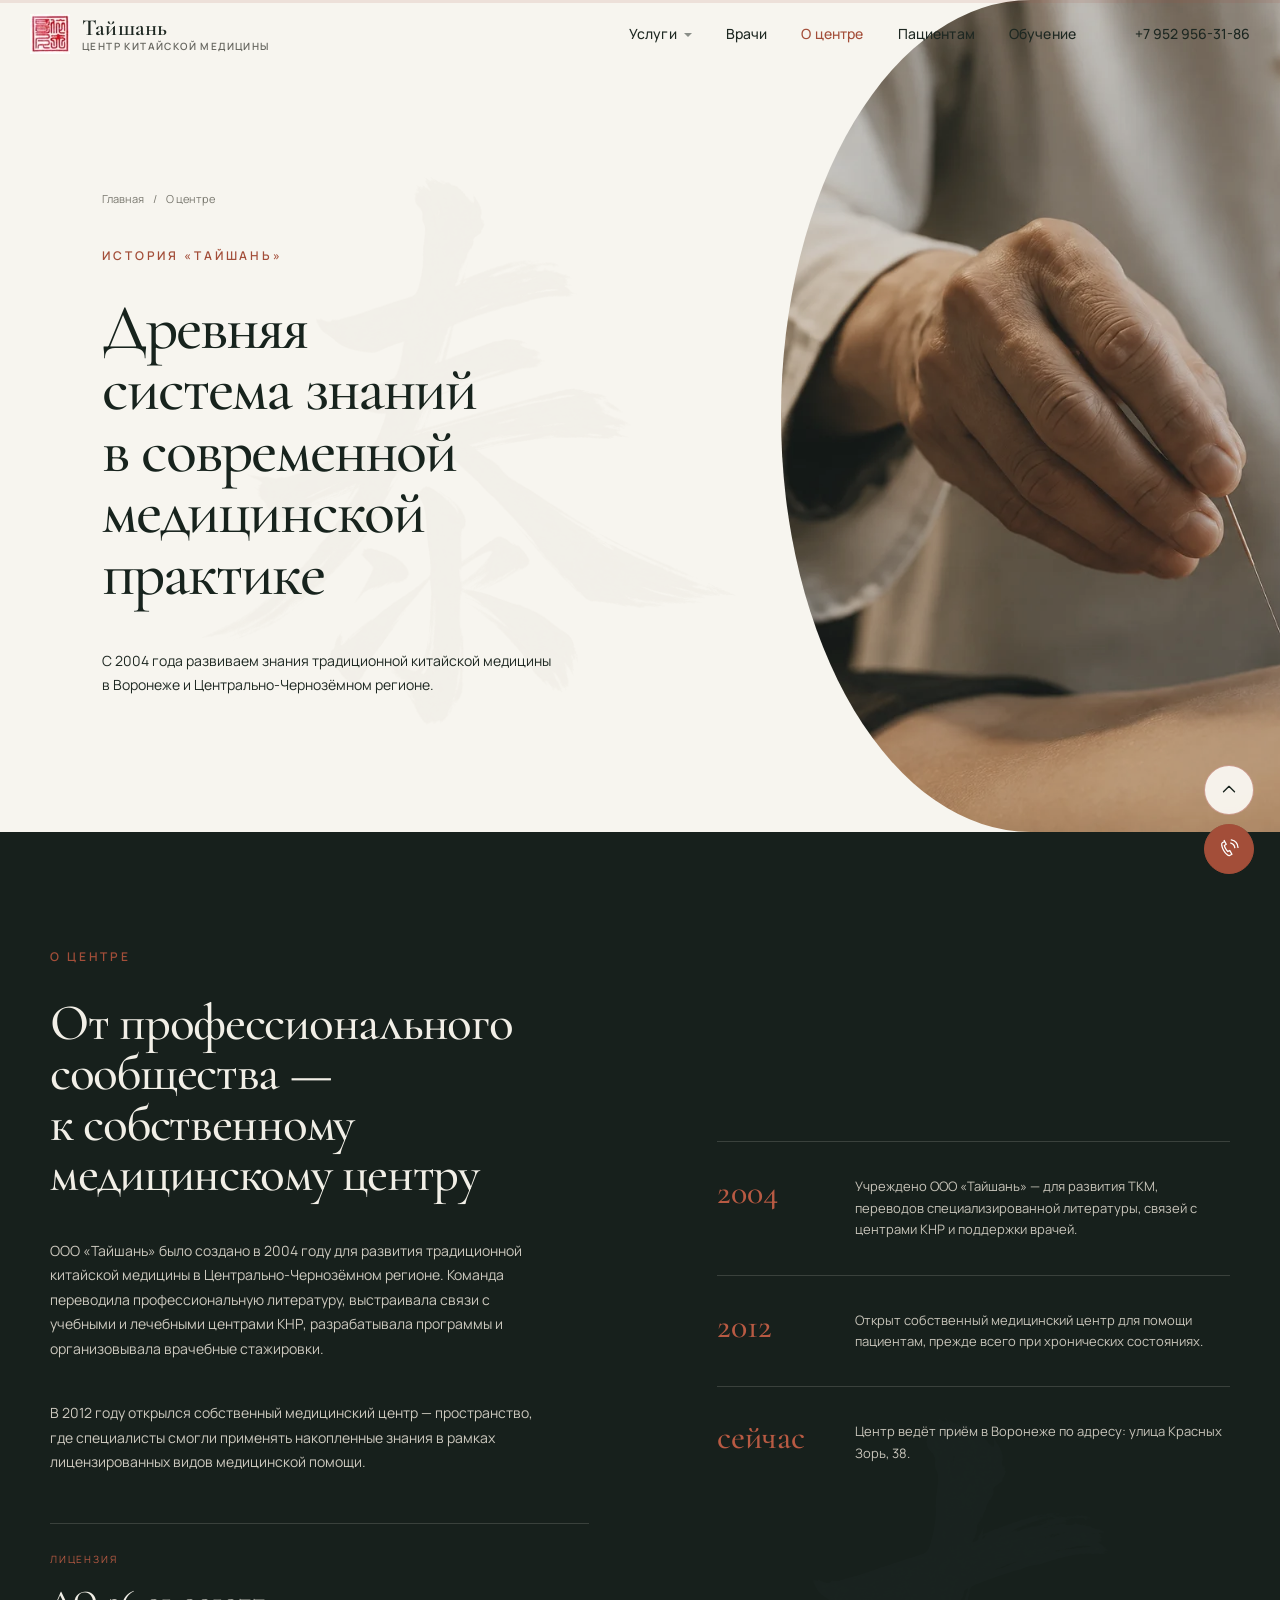
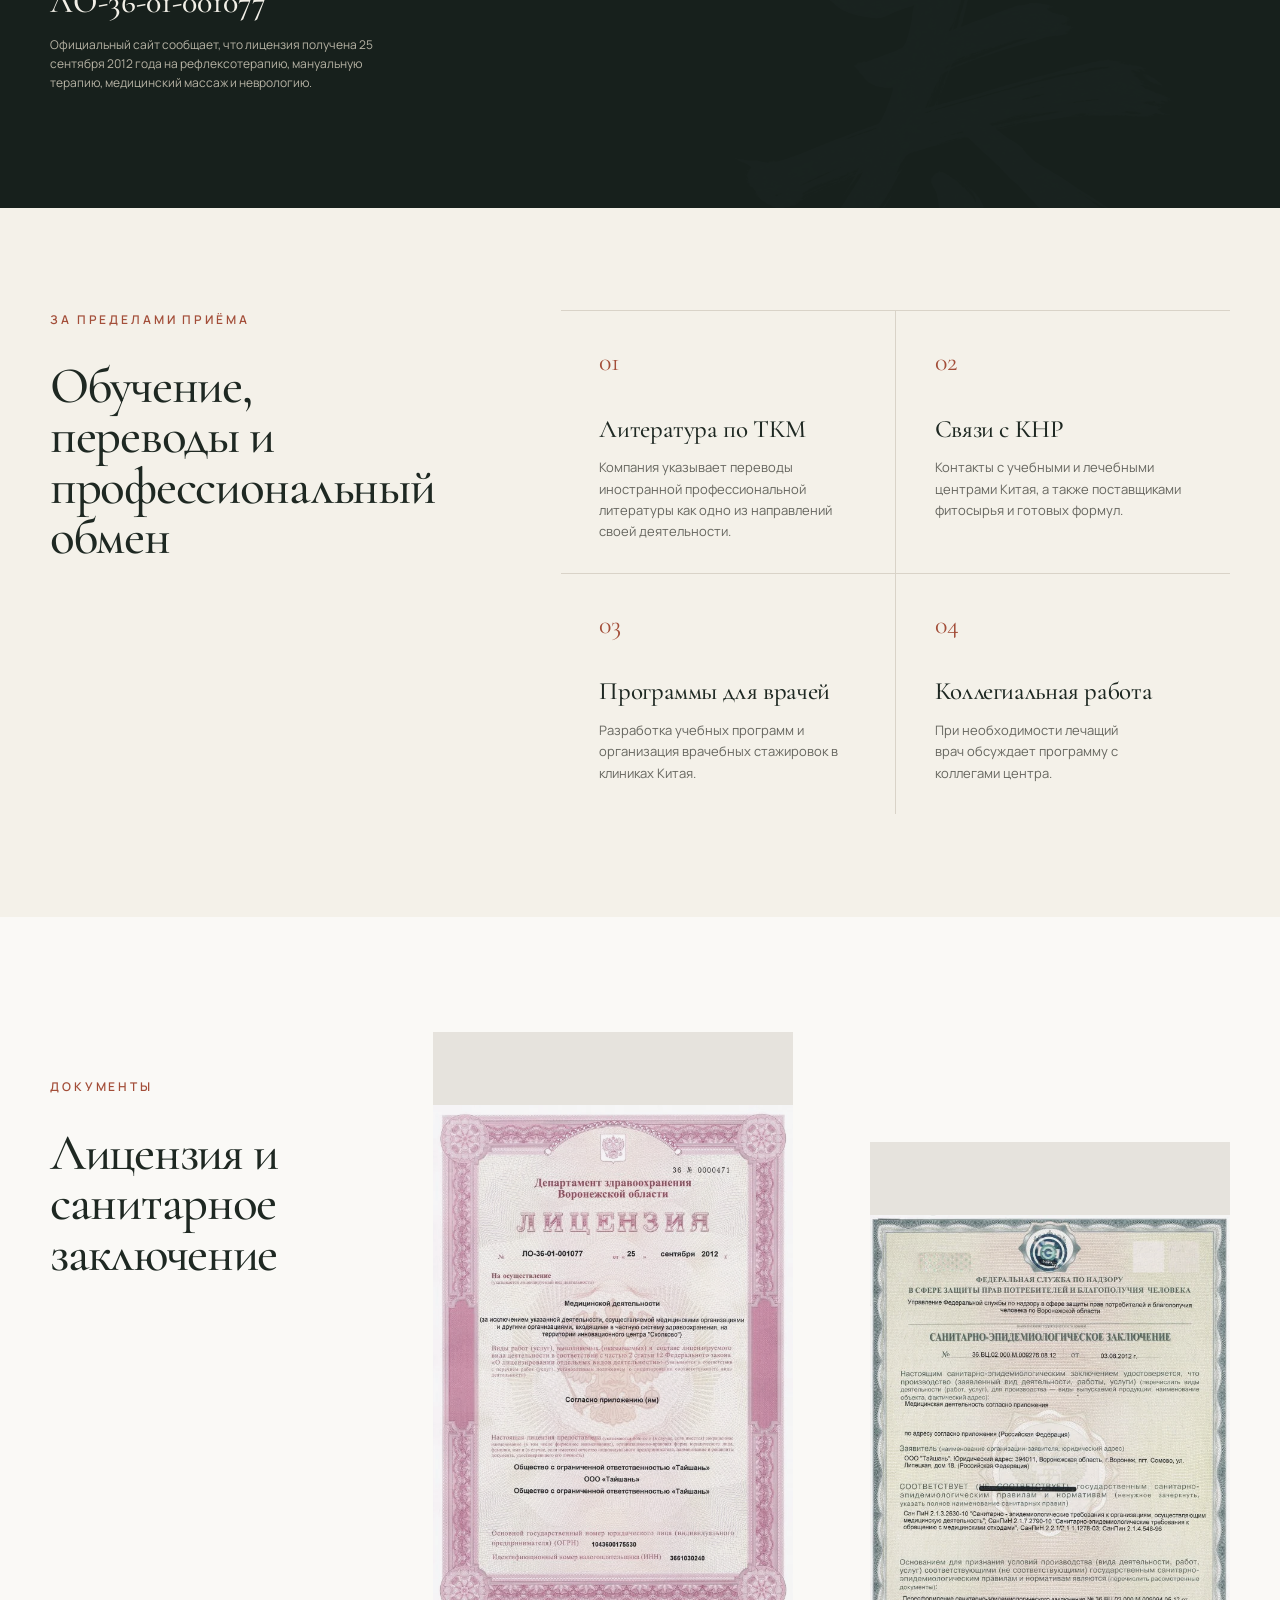
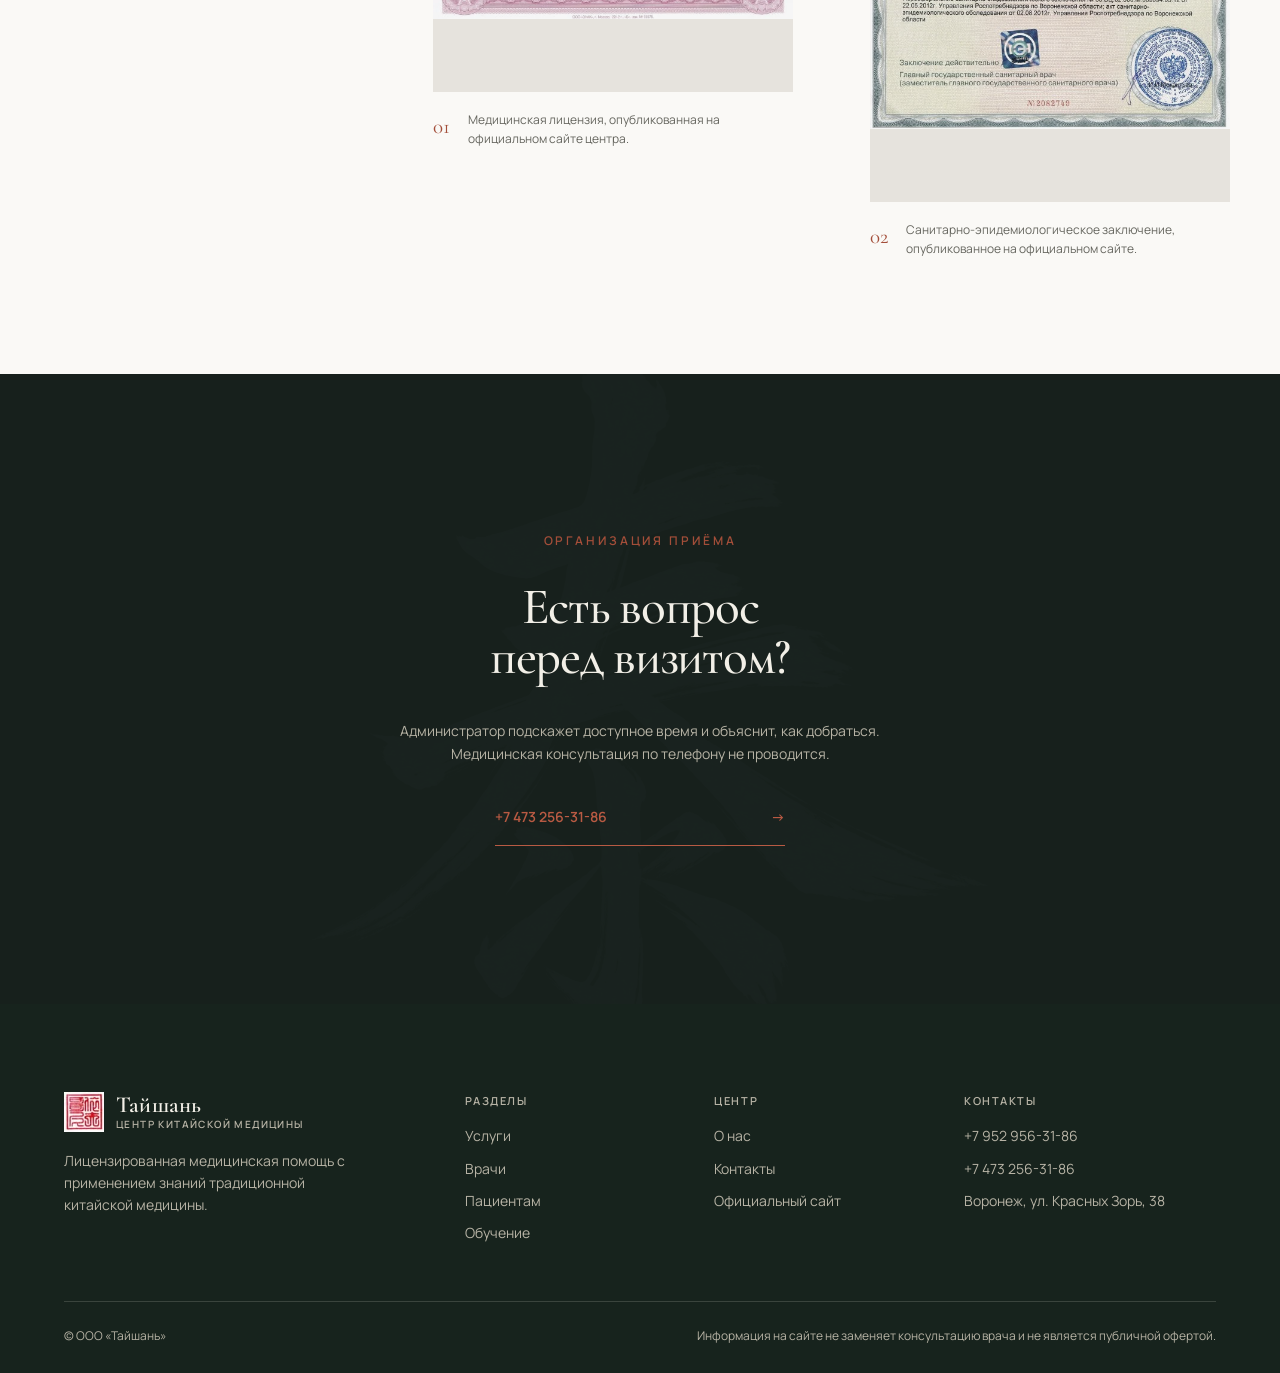
==== commit 9f0d3f16: "Редизайн «Услуг», выпадающее меню, единые хедер и футер, картинки в WebP - services.html переверстан" ====
--- a/about.html
+++ b/about.html
@@ -6,13 +6,66 @@
   <link rel="preconnect" href="https://fonts.googleapis.com"><link rel="preconnect" href="https://fonts.gstatic.com" crossorigin><link rel="stylesheet" href="https://fonts.googleapis.com/css2?family=Cormorant+Garamond:ital,wght@0,500;0,600;1,500&family=Manrope:wght@400;500;600;700&display=swap"><link rel="stylesheet" href="styles.css">
 </head>
 <body class="editorial-page"><a class="skip-link" href="#main">К содержанию</a>
-  <header class="site-header"><div class="container header-inner"><a class="brand" href="index.html" aria-label="Тайшань — на главную"><img src="assets/images/brand-mark.webp" alt="" width="44" height="44"><span class="brand-text"><strong>Тайшань</strong><span>центр китайской медицины</span></span></a><nav class="nav" aria-label="Основная навигация"><a href="services.html">Услуги</a><a href="doctors.html">Врачи</a><a href="about.html" aria-current="page">О центре</a><a href="patients.html">Пациентам</a><a href="contacts.html">Контакты</a></nav><a class="header-phone" href="tel:+79529563186">+7 952 956-31-86</a><button class="menu-toggle" type="button" aria-expanded="false" aria-label="Открыть меню"><span></span></button></div></header>
+  <header class="site-header">
+    <div class="container header-inner">
+      <a class="brand" href="index.html" aria-label="Тайшань — на главную">
+        <img src="assets/images/brand-mark.webp" alt="" width="40" height="40">
+        <span class="brand-text"><strong>Тайшань</strong><span>центр китайской медицины</span></span>
+      </a>
+      <nav class="nav" aria-label="Основная навигация">
+        <span class="nav-group">
+          <a href="services.html">Услуги</a>
+          <span class="nav-drop">
+            <a href="reflexotherapy.html">Рефлексотерапия и иглоукалывание</a>
+            <a href="phytotherapy.html">Китайская фитотерапия</a>
+            <a href="manual-therapy.html">Мануальная терапия</a>
+            <a href="medical-massage.html">Медицинский массаж</a>
+            <a href="additional-methods.html">Дополнительные методы</a>
+          </span>
+        </span>
+        <a href="doctors.html">Врачи</a>
+        <a href="about.html" aria-current="page">О центре</a>
+        <a href="patients.html">Пациентам</a>
+        <a href="education.html">Обучение</a>
+      </nav>
+      <a class="header-phone" href="tel:+79529563186">+7 952 956-31-86</a>
+      <button class="menu-toggle" type="button" aria-expanded="false" aria-label="Открыть меню"><span></span></button>
+    </div>
+  </header>
   <main id="main">
-    <section class="inner-hero inner-hero--about"><img class="inner-hero-symbol" src="assets/images/hero-calligraphy.png" alt="" aria-hidden="true"><div class="inner-hero-inner"><div class="inner-hero-copy" data-reveal><div class="editorial-breadcrumb"><a href="index.html">Главная</a><span>О центре</span></div><p class="screen-kicker">История «Тайшань»</p><h1>Древняя система знаний в современной медицинской практике</h1><p>ООО «Тайшань» развивает направление традиционной китайской медицины в Воронеже и Центрально-Чернозёмном регионе.</p></div><figure class="inner-hero-photo media-zoom" data-reveal><img src="assets/images/hero.png" alt="Сеанс иглоукалывания в центре «Тайшань»" width="1536" height="1024"></figure></div></section>
-    <section class="story-screen"><img class="story-brush" src="assets/images/hero-calligraphy.png" alt="" aria-hidden="true"><div class="story-inner"><div class="story-copy" data-reveal><p class="screen-kicker">Смысл работы</p><h2>ТКМ — не отдельная вывеска, а подготовка врача</h2><p>В России традиционная китайская медицина не выделена в самостоятельный лицензируемый вид деятельности. Поэтому знания ТКМ применяются специалистами в рамках официальных медицинских специальностей.</p><div class="story-license"><span>Лицензия</span><strong>ЛО-36-01-001077</strong><p>Официальный сайт сообщает, что лицензия получена 25 сентября 2012 года на рефлексотерапию, мануальную терапию, медицинский массаж и неврологию.</p></div></div><div class="story-timeline" data-reveal><article><strong>2004</strong><p>Учреждено ООО «Тайшань» — для развития ТКМ, переводов специализированной литературы, связей с центрами КНР и поддержки врачей.</p></article><article><strong>2012</strong><p>Открыт собственный медицинский центр для помощи пациентам, прежде всего при хронических состояниях.</p></article><article><strong>сейчас</strong><p>Центр ведёт приём в Воронеже по адресу: улица Красных Зорь, 38.</p></article></div></div></section>
-    <section class="activity-screen"><div class="activity-inner"><div class="activity-heading" data-reveal><p class="screen-kicker">За пределами приёма</p><h2>Обучение, переводы и профессиональный обмен</h2></div><div class="activity-list" data-reveal><article><span>01</span><h3>Литература по ТКМ</h3><p>Компания указывает переводы иностранной профессиональной литературы как одно из направлений своей деятельности.</p></article><article><span>02</span><h3>Связи с КНР</h3><p>Контакты с учебными и лечебными центрами Китая, а также поставщиками фитосырья и готовых формул.</p></article><article><span>03</span><h3>Программы для врачей</h3><p>Разработка учебных программ и организация врачебных стажировок в клиниках Китая.</p></article><article><span>04</span><h3>Коллегиальная работа</h3><p>При необходимости лечащий врач обсуждает программу с коллегами центра.</p></article></div></div></section>
-    <section class="documents-screen"><div class="documents-inner"><div class="documents-heading" data-reveal><p class="screen-kicker">Документы</p><h2>Материалы с официального сайта</h2></div><div class="document-item" data-reveal><img src="assets/images/license.webp" alt="Скан медицинской лицензии центра Тайшань" width="602" height="859"><p><span>01</span> Медицинская лицензия, опубликованная на официальном сайте центра.</p></div><div class="document-item document-item--lower" data-reveal><img src="assets/images/sanitary-conclusion.webp" alt="Скан санитарно-эпидемиологического заключения центра Тайшань" width="602" height="859"><p><span>02</span> Санитарно-эпидемиологическое заключение, опубликованное на официальном сайте.</p></div></div></section>
-    <section class="editorial-cta"><img src="assets/images/hero-calligraphy.png" alt="" aria-hidden="true"><div data-reveal><p class="screen-kicker">Организация приёма</p><h2>Есть вопрос<br>перед визитом?</h2><p>Администратор подскажет доступное время и объяснит, как добраться. Медицинская консультация по телефону не проводится.</p><a class="editorial-link editorial-link--light" href="tel:+74732563186"><span>+7 473 256-31-86</span><span aria-hidden="true">→</span></a></div></section>
+    <section class="inner-hero inner-hero--about"><img class="inner-hero-symbol" src="assets/images/hero-calligraphy.webp" alt="" aria-hidden="true"><div class="inner-hero-inner"><div class="inner-hero-copy" data-reveal><div class="editorial-breadcrumb"><a href="index.html">Главная</a><span>О центре</span></div><p class="screen-kicker">История «Тайшань»</p><h1>Древняя система знаний в современной медицинской практике</h1><p>С 2004 года развиваем знания традиционной китайской медицины в Воронеже и Центрально-Чернозёмном регионе.</p></div><figure class="inner-hero-photo media-zoom" data-reveal><img src="assets/images/hero.webp" alt="Сеанс иглоукалывания в центре «Тайшань»" width="1536" height="1024"></figure></div></section>
+    <section class="story-screen"><img class="story-brush" src="assets/images/hero-calligraphy.webp" alt="" aria-hidden="true"><div class="story-inner"><div class="story-copy" data-reveal><p class="screen-kicker">О центре</p><h2>От профессионального сообщества — к собственному медицинскому центру</h2><p>ООО «Тайшань» было создано в 2004 году для развития традиционной китайской медицины в Центрально-Чернозёмном регионе. Команда переводила профессиональную литературу, выстраивала связи с учебными и лечебными центрами КНР, разрабатывала программы и организовывала врачебные стажировки.</p><p>В 2012 году открылся собственный медицинский центр — пространство, где специалисты смогли применять накопленные знания в рамках лицензированных видов медицинской помощи.</p><div class="story-license"><span>Лицензия</span><strong>ЛО-36-01-001077</strong><p>Официальный сайт сообщает, что лицензия получена 25 сентября 2012 года на рефлексотерапию, мануальную терапию, медицинский массаж и неврологию.</p></div></div><div class="story-timeline" data-reveal><article><strong>2004</strong><p>Учреждено ООО «Тайшань» — для развития ТКМ, переводов специализированной литературы, связей с центрами КНР и поддержки врачей.</p></article><article><strong>2012</strong><p>Открыт собственный медицинский центр для помощи пациентам, прежде всего при хронических состояниях.</p></article><article><strong>сейчас</strong><p>Центр ведёт приём в Воронеже по адресу: улица Красных Зорь, 38.</p></article></div></div></section>
+    <section class="activity-screen"><div class="activity-inner"><div class="activity-heading" data-reveal><p class="screen-kicker">За пределами приёма</p><h2>Обучение, переводы и профессиональный обмен</h2></div><div class="activity-list" data-reveal><article><span>01</span><h3>Литература по ТКМ</h3><p>Компания указывает переводы иностранной профессиональной литературы как одно из направлений своей деятельности.</p></article><article><span>02</span><h3>Связи с КНР</h3><p>Контакты с учебными и лечебными центрами Китая, а также поставщиками фитосырья и готовых формул.</p></article><article><span>03</span><h3><a href="education.html">Программы для врачей</a></h3><p>Разработка учебных программ и организация врачебных стажировок в клиниках Китая.</p></article><article><span>04</span><h3>Коллегиальная работа</h3><p>При необходимости лечащий врач обсуждает программу с коллегами центра.</p></article></div></div></section>
+    <section class="documents-screen"><div class="documents-inner"><div class="documents-heading" data-reveal><p class="screen-kicker">Документы</p><h2>Лицензия и санитарное заключение</h2></div><div class="document-item" data-reveal><img src="assets/images/license.webp" alt="Скан медицинской лицензии центра Тайшань" width="602" height="859"><p><span>01</span> Медицинская лицензия, опубликованная на официальном сайте центра.</p></div><div class="document-item document-item--lower" data-reveal><img src="assets/images/sanitary-conclusion.webp" alt="Скан санитарно-эпидемиологического заключения центра Тайшань" width="602" height="859"><p><span>02</span> Санитарно-эпидемиологическое заключение, опубликованное на официальном сайте.</p></div></div></section>
+    <section class="editorial-cta"><img src="assets/images/hero-calligraphy.webp" alt="" aria-hidden="true"><div data-reveal><p class="screen-kicker">Организация приёма</p><h2>Есть вопрос<br>перед визитом?</h2><p>Администратор подскажет доступное время и объяснит, как добраться. Медицинская консультация по телефону не проводится.</p><a class="editorial-link editorial-link--light" href="tel:+74732563186"><span>+7 473 256-31-86</span><span aria-hidden="true">→</span></a></div></section>
   </main>
-  <footer class="site-footer"><div class="container"><div class="footer-grid"><div class="footer-brand"><a class="brand" href="index.html"><img src="assets/images/brand-mark.webp" alt="" width="44" height="44"><span class="brand-text"><strong>Тайшань</strong><span>центр китайской медицины</span></span></a><p>Лицензированная медицинская помощь с применением знаний традиционной китайской медицины.</p></div><div><p class="footer-title">Разделы</p><div class="footer-links"><a href="services.html">Услуги</a><a href="doctors.html">Врачи</a><a href="patients.html">Пациентам</a></div></div><div><p class="footer-title">Центр</p><div class="footer-links"><a href="about.html">О нас</a><a href="contacts.html">Контакты</a><a href="http://тайшань.рф" target="_blank" rel="noopener">Официальный сайт</a></div></div><div><p class="footer-title">Контакты</p><div class="footer-links"><a href="tel:+79529563186">+7 952 956-31-86</a><a href="tel:+74732563186">+7 473 256-31-86</a><span>Воронеж, ул. Красных Зорь, 38</span></div></div></div><div class="footer-bottom">© ООО «Тайшань» <span>Информация на сайте не заменяет консультацию врача и не является публичной офертой.</span></div></div></footer><script src="script.js"></script>
+  <footer class="site-footer">
+    <div class="container">
+      <div class="footer-grid">
+        <div class="footer-brand">
+          <a class="brand" href="index.html" aria-label="Тайшань — на главную">
+            <img src="assets/images/brand-mark.webp" alt="" width="40" height="40">
+            <span class="brand-text"><strong>Тайшань</strong><span>центр китайской медицины</span></span>
+          </a>
+          <p>Лицензированная медицинская помощь с применением знаний традиционной китайской медицины.</p>
+        </div>
+        <div>
+          <p class="footer-title">Разделы</p>
+          <div class="footer-links"><a href="services.html">Услуги</a><a href="doctors.html">Врачи</a><a href="patients.html">Пациентам</a><a href="education.html">Обучение</a></div>
+        </div>
+        <div>
+          <p class="footer-title">Центр</p>
+          <div class="footer-links"><a href="about.html">О нас</a><a href="index.html#contacts">Контакты</a><a href="http://тайшань.рф" target="_blank" rel="noopener">Официальный сайт</a></div>
+        </div>
+        <div>
+          <p class="footer-title">Контакты</p>
+          <div class="footer-links"><a href="tel:+79529563186">+7 952 956-31-86</a><a href="tel:+74732563186">+7 473 256-31-86</a><span>Воронеж, ул. Красных Зорь, 38</span></div>
+        </div>
+      </div>
+      <div class="footer-bottom">
+        <span>© ООО «Тайшань»</span>
+        <span>Информация на сайте не заменяет консультацию врача и не является публичной офертой.</span>
+      </div>
+    </div>
+  </footer><script src="script.js"></script>
 </body></html>
--- a/styles.css
+++ b/styles.css
@@ -176,6 +176,24 @@
 .nav { display: flex; align-items: center; gap: 34px; }
 .nav a { font-size: 14px; font-weight: 500; letter-spacing: 0.01em; }
 .nav a:hover, .nav a[aria-current="page"] { color: var(--terra); }
+.nav-group { position: relative; display: flex; align-items: center; }
+.nav-group > a::after { content: ""; display: inline-block; margin-left: 7px; border: 4px solid transparent; border-top-color: currentColor; border-bottom: 0; opacity: .5; vertical-align: middle; transition: transform .2s ease; }
+.nav-group:hover > a::after, .nav-group:focus-within > a::after { transform: rotate(180deg); }
+.nav-drop {
+  position: absolute; top: 100%; left: 50%; z-index: 20;
+  display: grid; gap: 2px; min-width: 268px; padding: 12px;
+  background: var(--white); border: 1px solid var(--line);
+  box-shadow: 0 26px 60px -28px rgba(20, 20, 20, .4);
+  opacity: 0; visibility: hidden; pointer-events: none;
+  transform: translateX(-50%) translateY(8px);
+  transition: opacity .2s ease, transform .2s ease, visibility .2s;
+}
+.nav-drop::before { content: ""; position: absolute; left: 0; right: 0; top: -12px; height: 12px; }
+.nav-group:hover .nav-drop, .nav-group:focus-within .nav-drop {
+  opacity: 1; visibility: visible; pointer-events: auto; transform: translateX(-50%) translateY(0);
+}
+.nav-drop a { padding: 9px 12px; font-size: 13px; line-height: 1.3; white-space: nowrap; border-radius: 3px; color: var(--ink); }
+.nav-drop a:hover, .nav-drop a[aria-current="page"] { background: var(--paper); color: var(--terra); }
 .header-phone { margin-left: 25px; font-size: 14px; font-weight: 500; white-space: nowrap; }
 .header-phone:hover { color: var(--terra); }
 .menu-toggle { display: none; width: 44px; height: 44px; border: 1px solid var(--line); background: transparent; }
@@ -425,7 +443,9 @@
 .approach-support span { position: relative; z-index: 1; padding-inline: 22px; background: #f5f2eb; }
 
 /* --- четвёртый экран: методы центра --- */
-.methods-screen { padding: clamp(40px, 4vw, 64px) 0 clamp(52px, 5vw, 76px); background: #faf9f6; }
+.methods-screen { overflow: hidden; padding: clamp(40px, 4vw, 64px) 0 0; background: #faf9f6; }
+.methods-screen--hub { padding-bottom: clamp(64px, 7vw, 104px); }
+.conditions-note { max-width: 43ch; margin: 20px 0 0; color: #a9a49a; font-size: 12px; line-height: 1.6; }
 .methods-screen-inner { display: grid; grid-template-columns: minmax(0, 1.45fr) minmax(360px, .94fr) minmax(350px, 1fr); width: min(1540px, calc(100% - 80px)); margin: 0 auto; }
 .methods-copy { position: relative; display: flex; flex-direction: column; justify-content: center; min-width: 0; padding: 36px clamp(46px, 5vw, 86px) 36px 0; overflow: hidden; }
 .methods-copy > *:not(.methods-symbol) { position: relative; z-index: 1; }
@@ -446,31 +466,46 @@
 .method-row--active > span, .method-row:hover > span { color: var(--terra); }
 .method-row h3 { margin: 0 0 8px; color: var(--ink); font-family: var(--sans); font-size: 15px; font-weight: 600; line-height: 1.35; }
 .method-row p { max-width: 29ch; margin: 0; color: var(--ink); font-size: 12px; line-height: 1.55; }
-.treatment-principles { grid-column: 1 / -1; display: grid; grid-template-columns: 1.28fr repeat(4, 1fr); margin-top: 42px; padding-top: 46px; border-top: 1px solid var(--line); }
+.treatment-principles { position: relative; z-index: 0; grid-column: 1 / -1; display: grid; grid-template-columns: 1.28fr repeat(4, 1fr); margin-top: 42px; padding: 48px 0 clamp(58px, 5vw, 76px); color: var(--dark-text); }
+.treatment-principles::before { content: ""; position: absolute; z-index: -1; inset-block: 0; left: 50%; width: 100vw; background: var(--dark); transform: translateX(-50%); }
 .treatment-intro { display: flex; gap: 20px; padding-right: clamp(26px, 3vw, 46px); }
-.treatment-intro h3 { margin: 0; color: var(--graphite); font-size: clamp(29px, 2.2vw, 36px); line-height: 1.02; }
+.treatment-intro h3 { margin: 0; color: var(--dark-text); font-size: clamp(29px, 2.2vw, 36px); line-height: 1.02; }
 .treatment-intro em { display: block; margin-top: 12px; color: var(--terra); font-family: var(--serif); font-size: clamp(24px, 2vw, 31px); line-height: 1; }
-.treatment-principle { min-width: 0; padding: 0 clamp(24px, 2.7vw, 44px); border-left: 1px solid var(--line); }
-.principle-icon { display: grid; place-items: center; width: 42px; height: 42px; margin-bottom: 19px; color: #a79f90; }
+.treatment-principle { min-width: 0; padding: 0 clamp(24px, 2.7vw, 44px); border-left: 1px solid var(--line-dark); }
+.principle-icon { display: grid; place-items: center; width: 42px; height: 42px; margin-bottom: 19px; color: var(--dark-accent); }
 .principle-icon svg { width: 40px; height: 40px; fill: none; stroke: currentColor; stroke-width: 1.35; stroke-linecap: round; stroke-linejoin: round; }
 .principle-icon--lotus { flex: none; border: 1px solid var(--terra); border-radius: 50%; color: var(--terra); }
 .principle-icon--lotus svg { width: 27px; height: 27px; }
-.treatment-principle h3 { margin: 0 0 14px; color: var(--ink); font-family: var(--sans); font-size: 15px; font-weight: 600; line-height: 1.4; }
-.treatment-principle p { margin: 0; color: var(--ink); font-size: 12px; line-height: 1.55; }
+.treatment-principle h3 { margin: 0 0 14px; color: var(--dark-text); font-family: var(--sans); font-size: 15px; font-weight: 600; line-height: 1.4; }
+.treatment-principle p { margin: 0; color: var(--dark-text-soft); font-size: 12px; line-height: 1.55; }
 
 /* --- оставшиеся экраны главной --- */
 .screen-kicker { margin: 0 0 32px; color: var(--terra); font-size: 12px; font-weight: 600; letter-spacing: .24em; text-transform: uppercase; }
-.conditions-screen { padding: clamp(82px, 8vw, 126px) 0; background: #f4f1e9; }
-.conditions-inner { display: grid; grid-template-columns: minmax(360px, .85fr) minmax(0, 1.4fr); gap: clamp(70px, 9vw, 150px); width: min(1400px, calc(100% - 100px)); margin: 0 auto; }
+.conditions-screen { position: relative; overflow: hidden; padding: clamp(82px, 7vw, 112px) 0 54px; background: var(--dark); color: var(--dark-text); }
+.conditions-landscape { position: absolute; left: -3%; bottom: 72px; width: 48%; height: auto; fill: none; stroke: rgba(184, 90, 67, .17); stroke-width: 1; pointer-events: none; }
+.conditions-inner { position: relative; z-index: 1; display: grid; grid-template-columns: minmax(400px, .8fr) minmax(0, 1.55fr); gap: 0 clamp(65px, 7vw, 120px); width: min(1440px, calc(100% - 100px)); margin: 0 auto; }
 .conditions-heading h2, .doctor-editorial h2, .booking-heading h2, .contacts-heading h2 { margin: 0; font-size: clamp(52px, 4.2vw, 70px); font-weight: 500; line-height: .98; letter-spacing: -.03em; }
 .conditions-heading h2 em, .doctor-editorial h2 em, .booking-heading h2 em, .contacts-heading h2 em { color: var(--terra); font-weight: 500; }
-.conditions-heading > p:last-child { max-width: 44ch; margin-top: 46px; font-size: 14px; line-height: 1.75; }
-.conditions-list { display: grid; grid-template-columns: repeat(2, 1fr); align-content: center; }
-.conditions-list article { display: grid; grid-template-columns: 58px 1fr; gap: 16px; min-height: 218px; padding: 30px clamp(20px, 3vw, 46px); border-top: 1px solid var(--line); }
-.conditions-list article:nth-child(even) { border-left: 1px solid var(--line); }
-.conditions-list article > span { color: var(--terra); font-family: var(--serif); font-size: 30px; line-height: 1; }
-.conditions-list h3 { margin: 0 0 18px; font-size: clamp(24px, 2vw, 31px); line-height: 1.06; }
-.conditions-list p { max-width: 31ch; margin: 0; color: var(--ink-soft); font-size: 13px; line-height: 1.65; }
+.conditions-heading { padding-top: 8px; }
+.conditions-heading h2 { color: var(--dark-text); }
+.conditions-heading .screen-kicker { color: var(--dark-accent); }
+.conditions-accent { display: block; width: 72px; height: 1px; margin: 46px 0 36px; background: var(--dark-accent); }
+.conditions-heading > p { max-width: 43ch; margin: 0; color: #d1cdc2; font-size: 14px; line-height: 1.75; }
+.conditions-heading > p + p { margin-top: 24px; }
+.conditions-catalog { display: grid; grid-template-columns: repeat(2, 1fr); }
+.conditions-column + .conditions-column { padding-left: 30px; border-left: 1px solid var(--line-dark); }
+.conditions-column:first-child { padding-right: 30px; }
+.conditions-column article { display: grid; grid-template-columns: 50px 66px minmax(0, 1fr); align-items: center; gap: 15px; min-height: 112px; padding: 16px 0; border-bottom: 1px solid var(--line-dark); }
+.conditions-column article:first-child { border-top: 1px solid var(--line-dark); }
+.conditions-column strong { color: var(--dark-accent); font-family: var(--serif); font-size: 31px; font-weight: 500; line-height: 1; }
+.condition-icon { display: grid; place-items: center; width: 60px; height: 60px; border: 1px solid rgba(184, 90, 67, .65); border-radius: 50%; color: #d6d0c2; }
+.condition-icon svg, .conditions-lotus svg { width: 38px; height: 38px; fill: none; stroke: currentColor; stroke-width: 1.25; stroke-linecap: round; stroke-linejoin: round; }
+.conditions-column p { margin: 0; color: #e0ddd5; font-size: 13px; line-height: 1.55; }
+.conditions-column p b { color: var(--dark-text); font-weight: 600; }
+.conditions-footer { grid-column: 1 / -1; display: grid; grid-template-columns: 50px minmax(0, 1fr) 280px; align-items: center; gap: 20px; margin-top: 42px; padding-top: 32px; border-top: 1px solid var(--line-dark); }
+.conditions-lotus { color: var(--dark-accent); }
+.conditions-footer p { margin: 0; color: #d5d0c5; font-family: var(--serif); font-size: 17px; font-style: italic; line-height: 1.45; }
+.conditions-footer .editorial-link { width: 280px; margin: 0; }
 
 .doctor-screen { padding: clamp(78px, 8vw, 124px) 0; background: #e9e3d7; }
 .doctor-screen-inner { position: relative; display: grid; grid-template-columns: minmax(320px, 400px) minmax(0, 1fr); gap: clamp(72px, 9vw, 150px); width: min(1320px, calc(100% - 100px)); margin: 0 auto; }
@@ -510,6 +545,26 @@
 .booking-rating span { color: var(--ink-soft); font-size: 11px; }
 .booking-rating a { margin-top: 27px; color: var(--terra); font-size: 12px; font-weight: 600; }
 
+/* --- отзывы --- */
+.reviews.section { position: relative; overflow: hidden; padding: clamp(88px, 9vw, 138px) max(40px, calc((100vw - 1400px) / 2)); background: #f2eee5; }
+.reviews .section-heading { display: flex; align-items: end; justify-content: space-between; gap: 60px; margin-bottom: clamp(58px, 6vw, 86px); }
+.reviews .section-heading h2 { max-width: 820px; margin: 0; color: var(--graphite); font-size: clamp(52px, 4.7vw, 74px); font-weight: 500; line-height: .96; letter-spacing: -.03em; }
+.reviews .eyebrow { margin-bottom: 27px; }
+.source-link { flex: none; margin-bottom: 7px; padding-bottom: 11px; border-bottom: 1px solid var(--terra); color: var(--terra); font-size: 12px; font-weight: 600; }
+.review-viewport { overflow: hidden; outline: none; }
+.review-viewport:focus-visible { outline: 2px solid var(--terra); outline-offset: 8px; }
+.review-track { display: flex; gap: 0; transition: transform .55s cubic-bezier(.22,.61,.36,1); will-change: transform; }
+.review-track blockquote { flex: 0 0 calc(100% / 3); min-height: 330px; display: flex; flex-direction: column; margin: 0; padding: 34px clamp(30px, 3.5vw, 54px); border-top: 1px solid var(--line); border-left: 1px solid var(--line); }
+.review-track blockquote:first-child { border-left: 0; padding-left: 0; }
+.review-track blockquote > div { color: var(--terra); font-size: 13px; letter-spacing: .2em; }
+.review-track blockquote p { margin: 34px 0 42px; color: var(--graphite); font-family: var(--serif); font-size: clamp(24px, 2vw, 31px); line-height: 1.18; letter-spacing: -.012em; }
+.review-track blockquote footer { margin-top: auto; color: var(--ink-soft); font-size: 11px; letter-spacing: .07em; }
+.review-controls { display: flex; align-items: center; justify-content: flex-end; gap: 18px; margin-top: 42px; }
+.review-controls button { display: grid; place-items: center; width: 46px; height: 46px; padding: 0; border: 1px solid #cfc7ba; border-radius: 50%; background: transparent; color: var(--terra); cursor: pointer; transition: color .2s ease, border-color .2s ease; }
+.review-controls button:hover:not(:disabled) { border-color: var(--terra); }
+.review-controls button:disabled { color: #b8b1a6; cursor: default; opacity: .55; }
+.review-status { min-width: 52px; color: var(--ink-soft); font-size: 12px; text-align: center; }
+
 .contacts-screen { position: relative; overflow: hidden; padding: clamp(90px, 9vw, 140px) 0; background: var(--dark); color: var(--dark-text); }
 .contacts-symbol { position: absolute; left: 30%; bottom: -38%; width: min(720px, 55vw); max-width: none; opacity: .025; filter: invert(1); pointer-events: none; }
 .contacts-screen-inner { position: relative; z-index: 1; display: grid; grid-template-columns: .95fr 1.25fr; gap: clamp(80px, 10vw, 170px); width: min(1400px, calc(100% - 100px)); margin: 0 auto; }
@@ -522,6 +577,10 @@
 .contacts-details small { display: block; margin-bottom: 20px; color: var(--dark-accent); font-size: 10px; font-weight: 600; letter-spacing: .18em; text-transform: uppercase; }
 .contacts-details p, .contacts-details a { display: block; margin: 0; color: var(--dark-text); font-family: var(--serif); font-size: clamp(23px, 2.1vw, 32px); line-height: 1.25; }
 .contacts-details > div:last-child p { color: var(--dark-text-soft); font-family: var(--sans); font-size: 13px; line-height: 1.65; }
+.contacts-details .contacts-route { grid-column: 1 / -1; min-height: 0; }
+.contacts-details .contacts-route p { display: grid; grid-template-columns: repeat(2, minmax(0, 1fr)); gap: 10px 34px; color: var(--dark-text-soft); font-family: var(--sans); font-size: 13px; line-height: 1.6; }
+.contacts-details .contacts-route span { display: block; }
+.contacts-details .contacts-route strong { grid-column: 1 / -1; margin-top: 8px; color: var(--dark-text); font-weight: 500; }
 
 /* --- нумерованный паттерн: номер + заголовок + линия + текст --- */
 .numbered { display: grid; gap: clamp(20px, 2.4vw, 32px); }
@@ -866,13 +925,78 @@
   font-size: 12px;
 }
 
-/* --- появление при скролле --- */
-[data-reveal] { opacity: 0; transform: translateY(20px); transition: opacity .65s ease, transform .65s ease; }
+/* --- загрузка и движение страницы --- */
+.scroll-progress { position: fixed; z-index: 1001; top: 0; left: 0; width: 100%; height: 3px; background: rgba(163, 78, 57, .12); pointer-events: none; }
+.scroll-progress span { display: block; width: 100%; height: 100%; background: var(--terra); transform: scaleX(0); transform-origin: left center; will-change: transform; }
+.quick-actions { position: fixed; z-index: 90; right: clamp(14px, 2vw, 28px); bottom: clamp(14px, 2vw, 28px); display: flex; flex-direction: column; gap: 9px; }
+.quick-action { display: grid; place-items: center; width: 50px; height: 50px; padding: 0; border: 1px solid rgba(163, 78, 57, .52); border-radius: 50%; cursor: pointer; color: var(--graphite); background: rgba(250, 248, 243, .94); backdrop-filter: blur(8px); transition: color .25s ease, background-color .25s ease, border-color .25s ease, opacity .3s ease, transform .3s ease; }
+.quick-action svg { width: 22px; height: 22px; fill: none; stroke: currentColor; stroke-width: 1.45; stroke-linecap: round; stroke-linejoin: round; }
+.quick-action:hover { color: var(--white); border-color: var(--terra); background: var(--terra); }
+.quick-action--contact { color: var(--white); border-color: var(--terra); background: var(--terra); }
+.quick-action--contact:hover { border-color: var(--graphite); background: var(--graphite); }
+.quick-action--top { opacity: 0; visibility: hidden; transform: translateY(12px); pointer-events: none; }
+.quick-action--top.is-visible { opacity: 1; visibility: visible; transform: none; pointer-events: auto; }
+.education-page .quick-action--top { color: var(--dark-text); border-color: rgba(242, 239, 231, .28); background: rgba(16, 35, 28, .88); }
+.education-page .quick-action--top:hover { border-color: var(--dark-accent); background: var(--dark-accent); }
+.preloader { position: fixed; z-index: 2000; inset: 0; display: grid; place-content: center; justify-items: center; background: var(--paper-soft); color: var(--graphite); opacity: 1; visibility: visible; transition: opacity .55s ease, visibility .55s ease; }
+.preloader.is-hidden { opacity: 0; visibility: hidden; pointer-events: none; }
+.preloader__mark { display: grid; place-items: center; width: 82px; height: 82px; margin-bottom: 22px; border: 1px solid rgba(163, 78, 57, .45); }
+.preloader__mark img { width: 58px; height: 58px; object-fit: contain; }
+.preloader__name { font: 500 39px/1 var(--serif); letter-spacing: .08em; }
+.preloader__caption { margin-top: 9px; color: var(--ink-soft); font-size: 9px; font-weight: 600; letter-spacing: .19em; text-transform: uppercase; }
+.preloader__track { position: relative; width: min(270px, 68vw); height: 1px; margin-top: 34px; overflow: hidden; background: rgba(23, 35, 29, .16); }
+.preloader__track span { display: block; width: 0; height: 100%; background: var(--terra); transition: width .12s linear; }
+.preloader__value { width: min(270px, 68vw); margin-top: 9px; color: var(--terra); font: 500 10px/1 var(--sans); text-align: right; font-variant-numeric: tabular-nums; }
+body.is-loading { overflow: hidden; }
+[data-reveal] { opacity: 0; transition: opacity .8s ease, transform .9s cubic-bezier(.22, 1, .36, 1); will-change: opacity, transform; }
+[data-reveal].reveal-from-left { transform: translate3d(-64px, 0, 0); }
+[data-reveal].reveal-from-right { transform: translate3d(64px, 0, 0); }
 [data-reveal].is-visible { opacity: 1; transform: none; }
 :focus-visible { outline: 2px solid var(--terra); outline-offset: 3px; }
 
 /* --- адаптив --- */
+/* Education */
+.education-page { background: var(--dark); color: var(--dark-text); }
+.education-page .site-header { color: var(--dark-text); background: transparent; border-top: 1px solid rgba(242, 239, 231, .12); }
+.education-page .site-header.is-scrolled { background: rgba(23, 32, 28, .96); }
+.education-page .brand-text span { color: var(--dark-text-soft); }
+.education-page .nav-drop { background: #15271f; border-color: rgba(242, 239, 231, .16); }
+.education-page .nav-drop a { color: var(--dark-text-soft); }
+.education-page .nav-drop a:hover, .education-page .nav-drop a[aria-current="page"] { background: rgba(242, 239, 231, .06); color: var(--dark-text); }
+.education-page .menu-toggle span, .education-page .menu-toggle span::before, .education-page .menu-toggle span::after { background: var(--dark-text); }
+.education-screen { position: relative; min-height: 100vh; overflow: hidden; padding: 116px 0 52px; background: #10231c; }
+.education-inner { position: relative; z-index: 1; display: grid; grid-template-columns: minmax(390px, .82fr) minmax(0, 1.55fr); gap: 0 clamp(64px, 6.7vw, 118px); width: min(1450px, calc(100% - 100px)); margin: 0 auto; }
+.education-intro { padding-top: 4px; }
+.education-page .editorial-breadcrumb { color: rgba(242, 239, 231, .5); }
+.education-page .editorial-breadcrumb a:hover { color: var(--dark-text); }
+.education-intro .screen-kicker { color: var(--dark-accent); letter-spacing: .28em; }
+.education-intro h1 { margin: 30px 0 0; color: var(--dark-text); font: 500 clamp(58px, 5vw, 80px)/.92 var(--serif); letter-spacing: -.035em; }
+.education-accent { display: block; width: 72px; height: 2px; margin: 40px 0 28px; background: var(--dark-accent); }
+.education-intro > p:last-child { max-width: 47ch; margin: 0; color: #d4d0c6; font-size: 14px; line-height: 1.72; }
+.education-programs { display: grid; grid-template-columns: repeat(2, minmax(0, 1fr)); }
+.education-program-column:first-child { padding-right: 30px; }
+.education-program-column + .education-program-column { padding-left: 30px; border-left: 1px solid var(--line-dark); }
+.education-program-column article { display: grid; grid-template-columns: 55px 76px minmax(0, 1fr); align-items: center; gap: 16px; min-height: 160px; border-bottom: 1px solid var(--line-dark); }
+.education-program-column article:first-child { border-top: 1px solid var(--line-dark); }
+.education-program-column strong { align-self: start; padding-top: 31px; color: var(--dark-accent); font: 500 40px/1 var(--serif); }
+.education-icon { display: grid; place-items: center; width: 72px; height: 72px; border: 1px solid rgba(184, 90, 67, .82); border-radius: 50%; }
+.education-icon svg { width: 43px; height: 43px; fill: none; stroke: #d3cdbf; stroke-width: 1.25; stroke-linecap: round; stroke-linejoin: round; }
+.education-program-column p { margin: 0; color: #ded9cf; font-size: 14px; line-height: 1.58; }
+.education-contact { grid-column: 1 / -1; justify-self: end; display: grid; grid-template-columns: 62px minmax(0, 1fr) 240px; align-items: center; gap: 24px; width: min(900px, 78%); margin-top: 64px; padding: 24px 28px; border: 1px solid var(--line-dark); }
+.education-lotus { color: var(--dark-accent); font: 500 45px/1 var(--serif); transform: rotate(180deg); text-align: center; }
+.education-contact h2 { margin: 0 0 3px; color: var(--dark-text); font: 500 26px/1.15 var(--serif); }
+.education-contact p { margin: 0; color: var(--dark-text-soft); font-size: 11px; line-height: 1.45; }
+.education-contact .editorial-link { width: 100%; margin: 0; color: var(--dark-accent); border-color: var(--dark-accent); }
+.education-landscape, .education-bamboo { position: absolute; z-index: 0; pointer-events: none; fill: none; stroke-linecap: round; stroke-linejoin: round; }
+.education-landscape { left: -3%; bottom: -1%; width: 57%; stroke: rgba(184, 90, 67, .2); stroke-width: 1.3; }
+.education-landscape circle { fill: var(--dark-accent); stroke: none; }
+.education-bamboo { right: -10px; bottom: -32px; width: 210px; stroke: rgba(211, 205, 191, .17); stroke-width: 1.2; }
+
 @media (max-width: 1040px) {
+  .education-inner { grid-template-columns: 1fr; width: min(820px, calc(100% - 64px)); }
+  .education-programs { margin-top: 60px; }
+  .education-contact { width: 100%; }
+  .education-landscape { width: 90%; }
   .nav, .header-phone { display: none; }
   .menu-toggle { display: block; }
   .nav.is-open {
@@ -888,6 +1012,14 @@
     overflow-y: auto;
   }
   .nav.is-open a { padding: 18px 0; border-bottom: 1px solid var(--line); font-family: var(--serif); font-size: 24px; font-weight: 500; }
+  .nav.is-open .nav-group { display: flex; flex-direction: column; align-items: stretch; }
+  .nav.is-open .nav-group > a::after { display: none; }
+  .nav.is-open .nav-drop {
+    position: static; opacity: 1; visibility: visible; pointer-events: auto; transform: none;
+    display: grid; gap: 0; min-width: 0; padding: 0 0 6px; border: 0; background: none; box-shadow: none;
+  }
+  .nav.is-open .nav-drop::before { display: none; }
+  .nav.is-open .nav-drop a { padding: 12px 0 12px 18px; font-family: var(--sans); font-size: 15px; font-weight: 500; color: var(--ink-soft); border-bottom: 1px solid var(--line); white-space: normal; }
   .split,
   .split--rev,
   .doctor,
@@ -924,6 +1056,7 @@
   .method-row:first-child { border-top: 0; }
   .treatment-principles { grid-template-columns: repeat(2, 1fr); row-gap: 36px; }
   .treatment-intro { grid-column: 1 / -1; padding-bottom: 34px; border-bottom: 1px solid var(--line); }
+  .treatment-intro { border-color: var(--line-dark); }
   .treatment-principle:nth-child(odd) { border-left: 0; }
   .conditions-inner { grid-template-columns: 1fr; width: min(820px, calc(100% - 64px)); gap: 58px; }
   .conditions-heading { max-width: 620px; }
@@ -936,6 +1069,8 @@
   .booking-action { padding-left: 0; border-left: 0; }
   .contacts-screen-inner { grid-template-columns: 1fr; width: min(820px, calc(100% - 64px)); gap: 70px; }
   .contacts-heading { max-width: 620px; }
+  .reviews .section-heading { align-items: start; flex-direction: column; gap: 28px; }
+  .review-track blockquote { flex-basis: 50%; }
   .inner-hero-inner { padding-left: 48px; }
   .inner-hero-copy { width: 60%; }
   .inner-hero-copy h1 { font-size: clamp(48px, 6vw, 62px); }
@@ -951,6 +1086,29 @@
 }
 
 @media (max-width: 720px) {
+  .quick-actions { right: 12px; bottom: 12px; gap: 7px; }
+  .quick-action { width: 44px; height: 44px; }
+  .quick-action svg { width: 20px; height: 20px; }
+  .education-screen { min-height: 0; padding: 105px 0 48px; }
+  .education-inner { width: auto; margin-inline: 20px; }
+  .education-intro h1 { margin-top: 25px; font-size: clamp(46px, 13vw, 58px); }
+  .education-accent { margin: 34px 0 25px; }
+  .education-intro > p:last-child { font-size: 13px; }
+  .education-programs { display: block; margin-top: 52px; }
+  .education-program-column:first-child, .education-program-column + .education-program-column { padding: 0; border-left: 0; }
+  .education-program-column + .education-program-column article:first-child { border-top: 0; }
+  .education-program-column article { grid-template-columns: 40px 56px minmax(0, 1fr); gap: 10px; min-height: 122px; }
+  .education-program-column strong { padding-top: 28px; font-size: 29px; }
+  .education-icon { width: 52px; height: 52px; }
+  .education-icon svg { width: 31px; height: 31px; }
+  .education-program-column p { font-size: 12px; }
+  .education-contact { grid-template-columns: 46px minmax(0, 1fr); gap: 16px; margin-top: 42px; padding: 24px 18px; }
+  .education-lotus { font-size: 36px; }
+  .education-contact h2 { font-size: 23px; }
+  .education-contact p { margin-top: 6px; }
+  .education-contact .editorial-link { grid-column: 1 / -1; margin-top: 16px; }
+  .education-landscape { left: -45%; width: 155%; opacity: .75; }
+  .education-bamboo { display: none; }
   body { font-size: 16px; }
   .facts { grid-template-columns: 1fr 1fr; gap: 24px 0; }
   .fact:nth-child(odd) { padding-left: 0; border-left: 0; }
@@ -1008,7 +1166,7 @@
   .approach-support::before { display: none; }
   .approach-support::after { left: 45px; bottom: auto; top: 29px; }
   .approach-support span { padding: 0; }
-  .methods-screen { padding: 54px 0 64px; }
+  .methods-screen { padding: 54px 0 0; }
   .methods-screen-inner { display: block; width: auto; margin-inline: 20px; }
   .methods-copy { min-height: 500px; padding: 30px 0 48px; }
   .methods-symbol { right: -25%; width: 125%; }
@@ -1022,19 +1180,28 @@
   .method-row > span { font-size: 39px; }
   .method-row h3 { font-size: 15px; }
   .method-row p { max-width: 33ch; }
-  .treatment-principles { display: block; margin-top: 48px; padding-top: 38px; }
+  .treatment-principles { display: block; margin-top: 48px; padding: 42px 0 58px; }
   .treatment-intro { padding: 0 0 38px; border-bottom: 1px solid var(--line); }
-  .treatment-principle { display: grid; grid-template-columns: 58px minmax(0, 1fr); padding: 26px 0; border-left: 0; border-bottom: 1px solid var(--line); }
+  .treatment-principle { display: grid; grid-template-columns: 58px minmax(0, 1fr); padding: 26px 0; border-left: 0; border-bottom: 1px solid var(--line-dark); }
   .treatment-principle .principle-icon { grid-row: 1 / 3; margin: 0; }
   .treatment-principle h3 { margin-bottom: 8px; }
   .conditions-screen { padding: 72px 0; }
   .conditions-inner { width: auto; margin-inline: 20px; gap: 44px; }
   .conditions-heading h2, .doctor-editorial h2, .booking-heading h2, .contacts-heading h2 { font-size: clamp(43px, 12vw, 56px); }
-  .conditions-heading > p:last-child { margin-top: 34px; }
-  .conditions-list { display: block; }
-  .conditions-list article { grid-template-columns: 48px 1fr; min-height: 0; padding: 28px 0; }
-  .conditions-list article:nth-child(even) { border-left: 0; }
-  .conditions-list h3 { font-size: 25px; }
+  .conditions-landscape { display: none; }
+  .conditions-accent { margin: 38px 0 30px; }
+  .conditions-heading > p + p { margin-top: 20px; }
+  .conditions-catalog { display: block; margin-top: 48px; }
+  .conditions-column:first-child, .conditions-column + .conditions-column { padding: 0; border-left: 0; }
+  .conditions-column + .conditions-column article:first-child { border-top: 0; }
+  .conditions-column article { grid-template-columns: 39px 56px minmax(0, 1fr); gap: 10px; min-height: 104px; padding: 15px 0; }
+  .conditions-column strong { font-size: 25px; }
+  .condition-icon { width: 50px; height: 50px; }
+  .condition-icon svg { width: 31px; height: 31px; }
+  .conditions-column p { font-size: 13px; }
+  .conditions-footer { grid-template-columns: 40px 1fr; margin-top: 38px; padding-top: 28px; }
+  .conditions-footer p { font-size: 16px; }
+  .conditions-footer .editorial-link { grid-column: 1 / -1; width: 100%; margin-top: 20px; }
   .doctor-screen { padding: 64px 0 0; }
   .doctor-screen-inner { display: flex; width: auto; margin-inline: 20px; min-height: 0; flex-direction: column; gap: 0; }
   .doctor-portrait { min-height: 0; height: min(125vw, 580px); }
@@ -1058,6 +1225,15 @@
   .contacts-details > div { min-height: 0; padding: 26px 0; }
   .contacts-details > div:nth-child(even) { border-left: 0; }
   .contacts-details p, .contacts-details a { font-size: 27px; }
+  .contacts-details .contacts-route p { display: block; font-size: 13px; }
+  .contacts-details .contacts-route span + span, .contacts-details .contacts-route strong { display: block; margin-top: 12px; }
+  .reviews.section { padding: 72px 20px; }
+  .reviews .section-heading { margin-bottom: 52px; }
+  .reviews .section-heading h2 { font-size: clamp(43px, 12vw, 56px); }
+  .source-link { line-height: 1.5; }
+  .review-track blockquote { flex-basis: 100%; min-height: 350px; padding: 30px 0; border-left: 0; }
+  .review-track blockquote p { font-size: 27px; }
+  .review-controls { justify-content: space-between; }
   .inner-hero { min-height: auto; }
   .inner-hero-inner { display: block; min-height: auto; padding: 110px 20px 0; }
   .inner-hero-copy { width: 100%; padding-bottom: 58px; }
@@ -1093,4 +1269,5 @@
   html { scroll-behavior: auto; }
   [data-reveal] { opacity: 1; transform: none; transition: none; }
   .media-zoom img { transform: none; transition: none; }
-}
+  .preloader, .preloader__track span { transition: none; }
+}
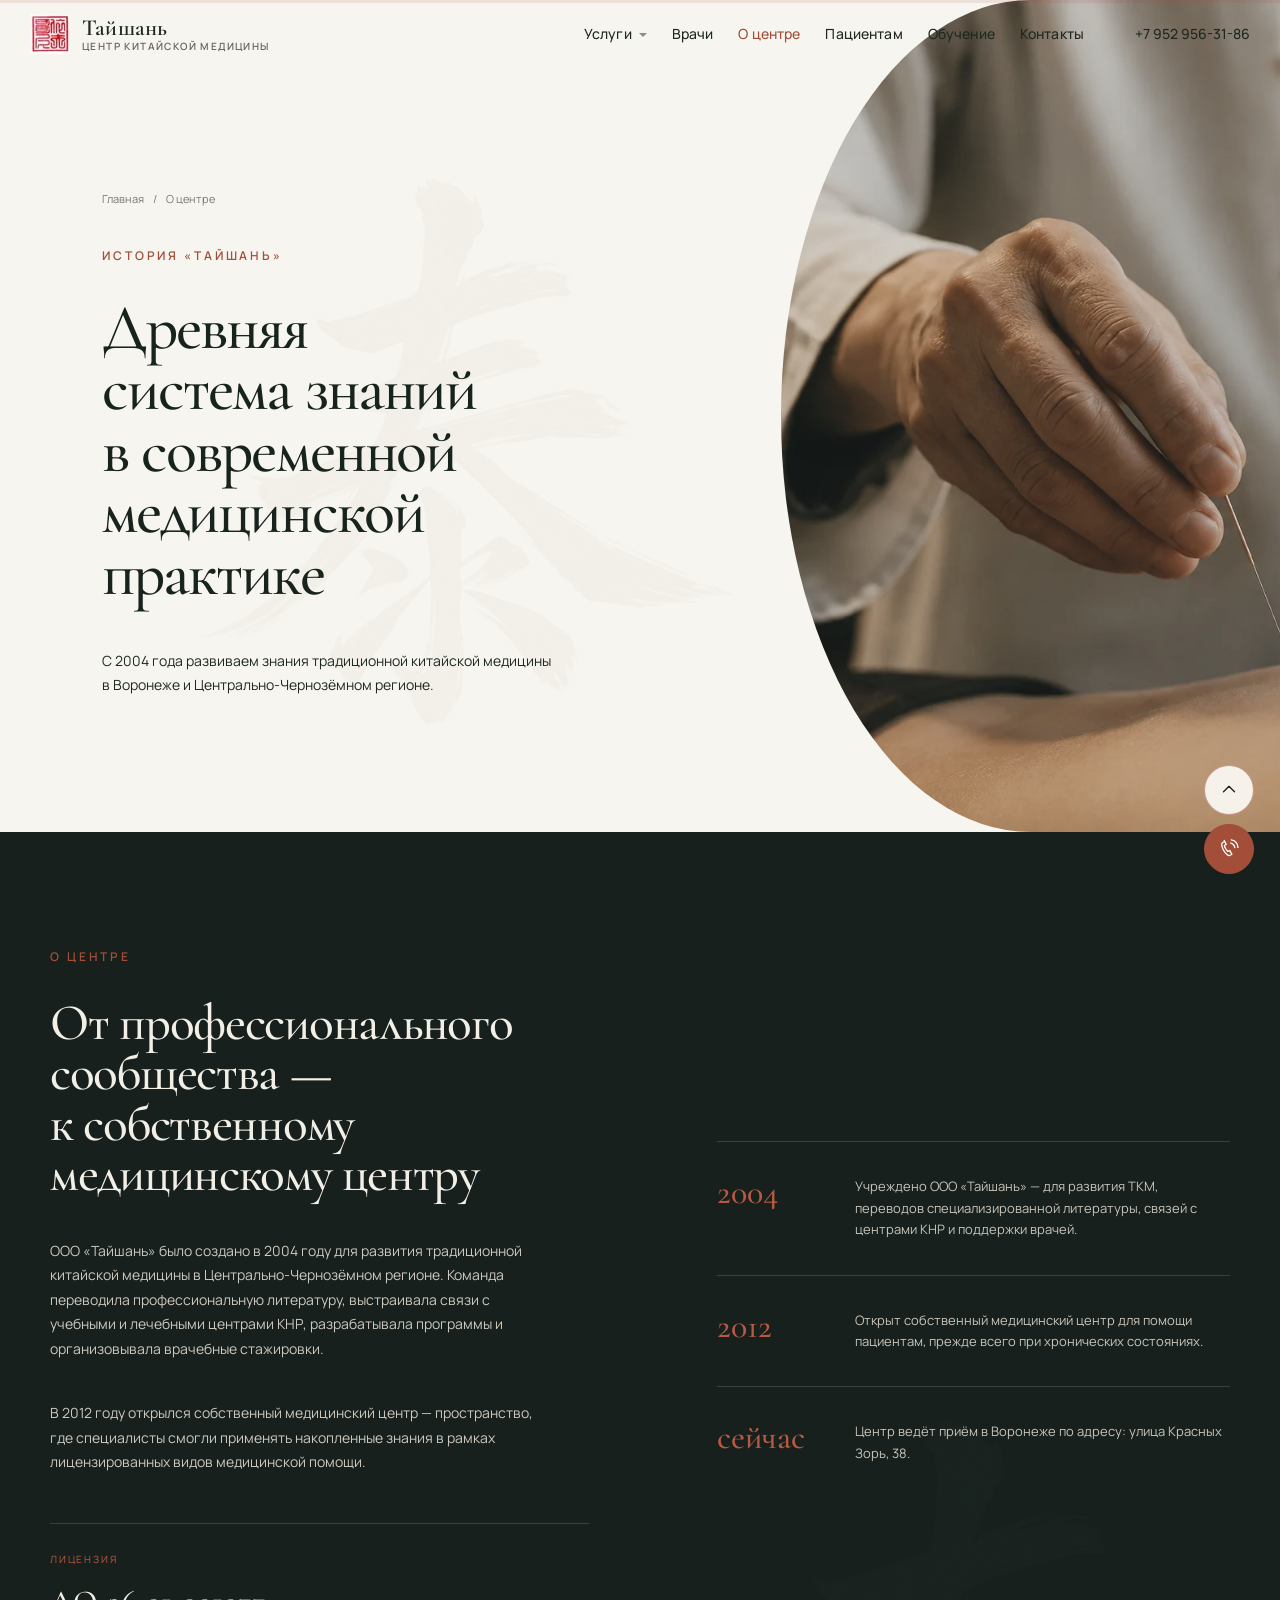
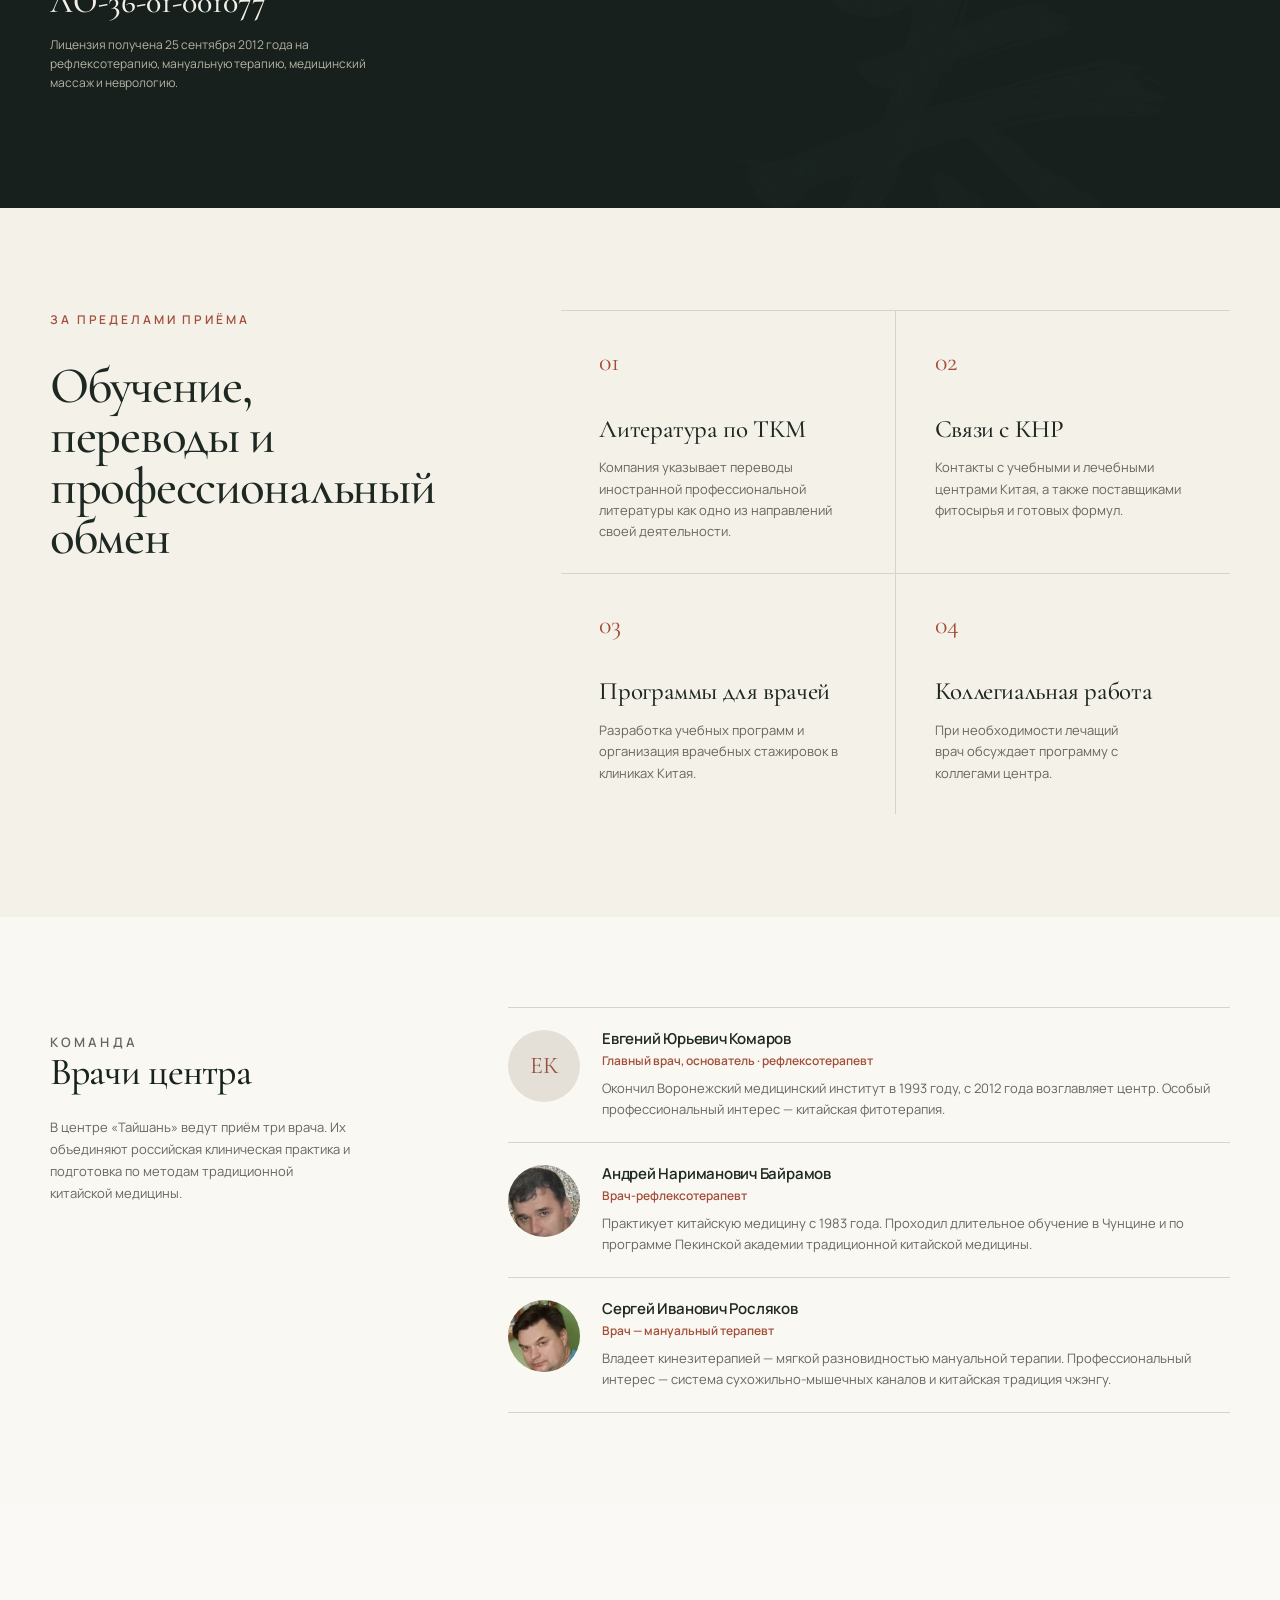
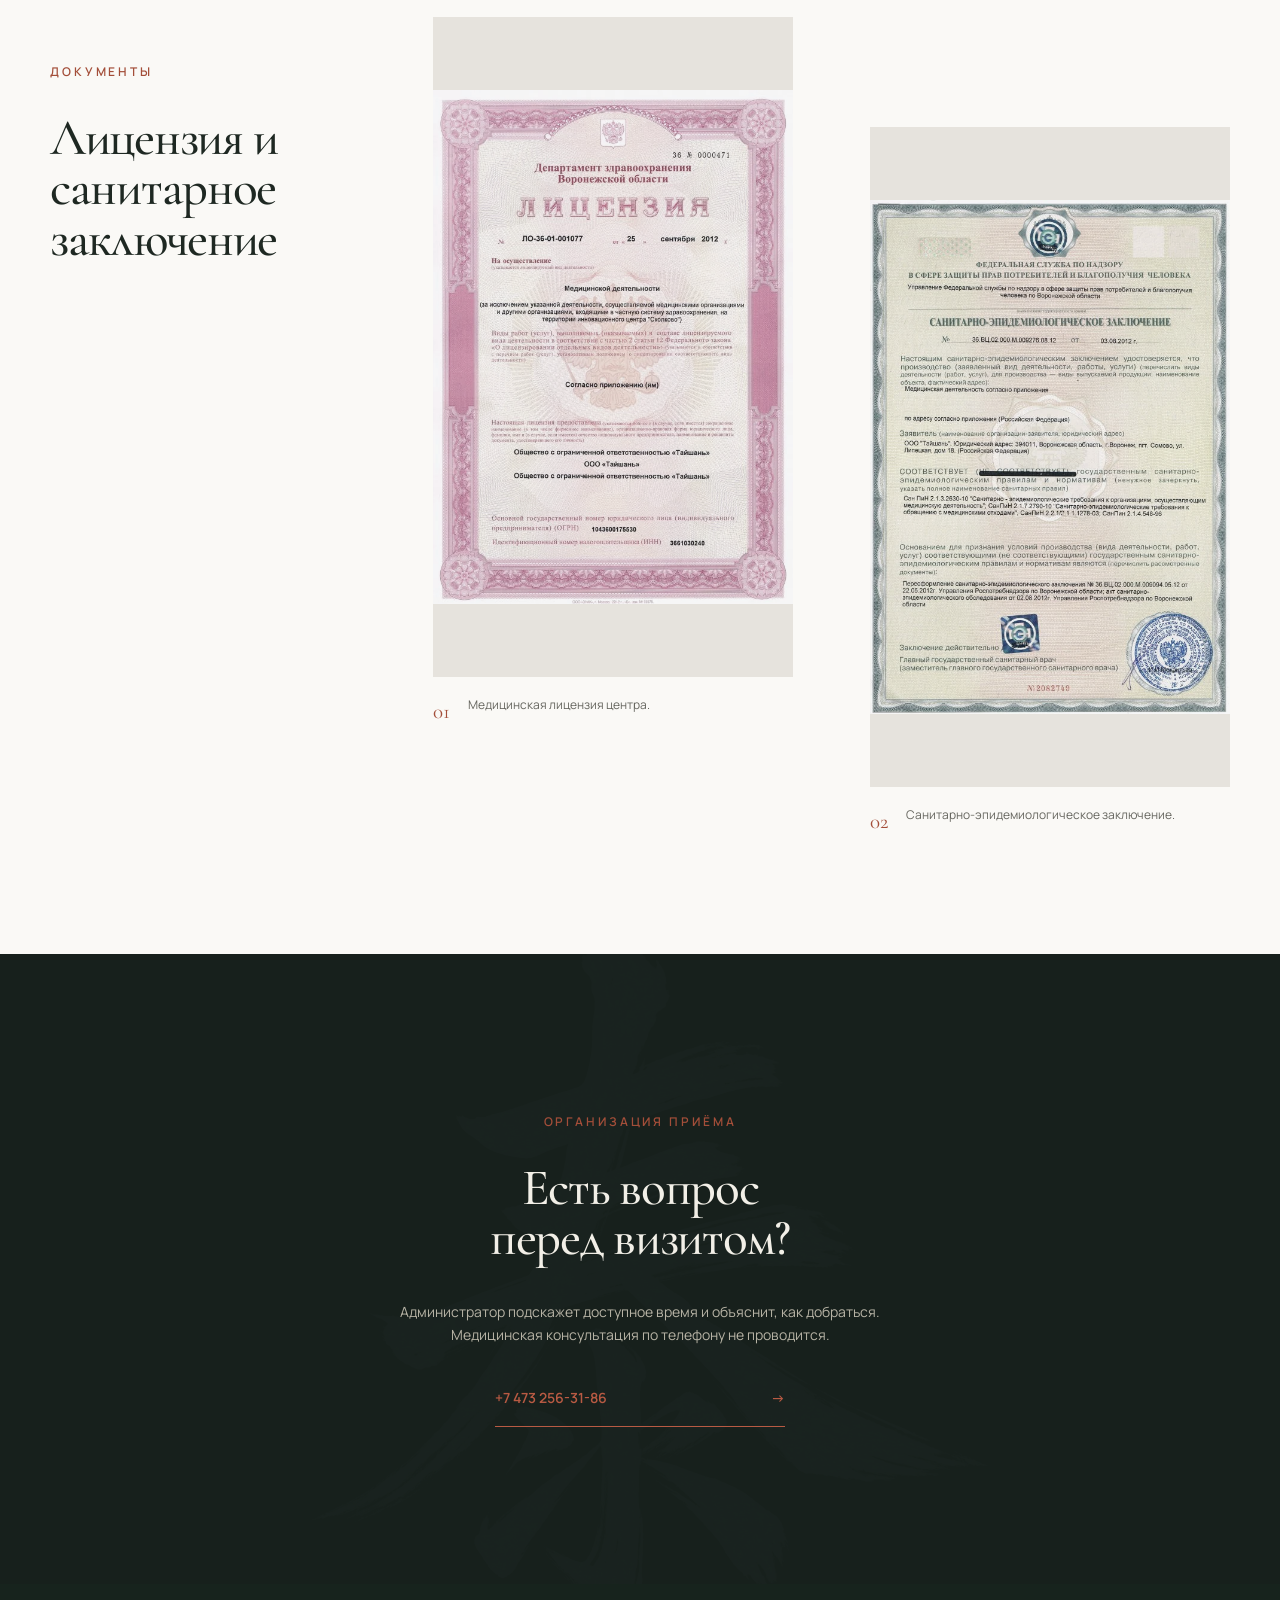
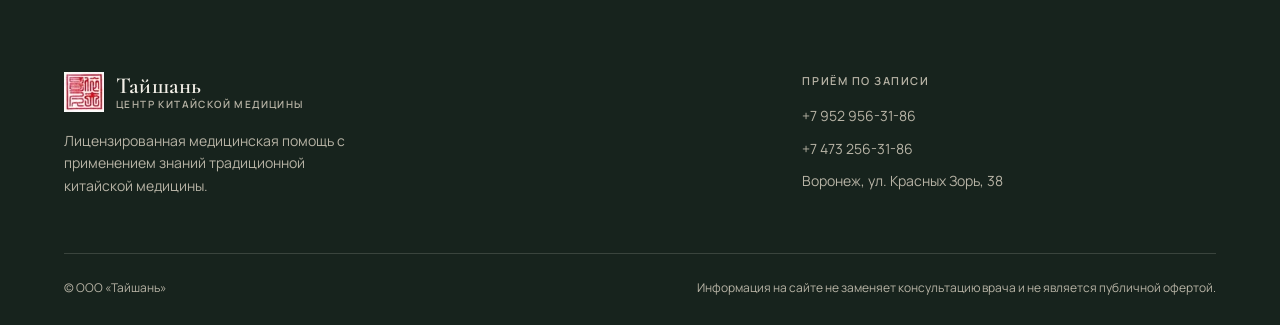
==== commit 8e090d8f: "Врачи → блок на «О центре», Контакты в меню, чистка футера и формулировок - doctors.html удалена; на" ====
--- a/about.html
+++ b/about.html
@@ -23,10 +23,11 @@
             <a href="additional-methods.html">Дополнительные методы</a>
           </span>
         </span>
-        <a href="doctors.html">Врачи</a>
+        <a href="index.html#team">Врачи</a>
         <a href="about.html" aria-current="page">О центре</a>
         <a href="patients.html">Пациентам</a>
         <a href="education.html">Обучение</a>
+        <a href="index.html#contacts">Контакты</a>
       </nav>
       <a class="header-phone" href="tel:+79529563186">+7 952 956-31-86</a>
       <button class="menu-toggle" type="button" aria-expanded="false" aria-label="Открыть меню"><span></span></button>
@@ -34,9 +35,32 @@
   </header>
   <main id="main">
     <section class="inner-hero inner-hero--about"><img class="inner-hero-symbol" src="assets/images/hero-calligraphy.webp" alt="" aria-hidden="true"><div class="inner-hero-inner"><div class="inner-hero-copy" data-reveal><div class="editorial-breadcrumb"><a href="index.html">Главная</a><span>О центре</span></div><p class="screen-kicker">История «Тайшань»</p><h1>Древняя система знаний в современной медицинской практике</h1><p>С 2004 года развиваем знания традиционной китайской медицины в Воронеже и Центрально-Чернозёмном регионе.</p></div><figure class="inner-hero-photo media-zoom" data-reveal><img src="assets/images/hero.webp" alt="Сеанс иглоукалывания в центре «Тайшань»" width="1536" height="1024"></figure></div></section>
-    <section class="story-screen"><img class="story-brush" src="assets/images/hero-calligraphy.webp" alt="" aria-hidden="true"><div class="story-inner"><div class="story-copy" data-reveal><p class="screen-kicker">О центре</p><h2>От профессионального сообщества — к собственному медицинскому центру</h2><p>ООО «Тайшань» было создано в 2004 году для развития традиционной китайской медицины в Центрально-Чернозёмном регионе. Команда переводила профессиональную литературу, выстраивала связи с учебными и лечебными центрами КНР, разрабатывала программы и организовывала врачебные стажировки.</p><p>В 2012 году открылся собственный медицинский центр — пространство, где специалисты смогли применять накопленные знания в рамках лицензированных видов медицинской помощи.</p><div class="story-license"><span>Лицензия</span><strong>ЛО-36-01-001077</strong><p>Официальный сайт сообщает, что лицензия получена 25 сентября 2012 года на рефлексотерапию, мануальную терапию, медицинский массаж и неврологию.</p></div></div><div class="story-timeline" data-reveal><article><strong>2004</strong><p>Учреждено ООО «Тайшань» — для развития ТКМ, переводов специализированной литературы, связей с центрами КНР и поддержки врачей.</p></article><article><strong>2012</strong><p>Открыт собственный медицинский центр для помощи пациентам, прежде всего при хронических состояниях.</p></article><article><strong>сейчас</strong><p>Центр ведёт приём в Воронеже по адресу: улица Красных Зорь, 38.</p></article></div></div></section>
+    <section class="story-screen"><img class="story-brush" src="assets/images/hero-calligraphy.webp" alt="" aria-hidden="true"><div class="story-inner"><div class="story-copy" data-reveal><p class="screen-kicker">О центре</p><h2>От профессионального сообщества — к собственному медицинскому центру</h2><p>ООО «Тайшань» было создано в 2004 году для развития традиционной китайской медицины в Центрально-Чернозёмном регионе. Команда переводила профессиональную литературу, выстраивала связи с учебными и лечебными центрами КНР, разрабатывала программы и организовывала врачебные стажировки.</p><p>В 2012 году открылся собственный медицинский центр — пространство, где специалисты смогли применять накопленные знания в рамках лицензированных видов медицинской помощи.</p><div class="story-license"><span>Лицензия</span><strong>ЛО-36-01-001077</strong><p>Лицензия получена 25 сентября 2012 года на рефлексотерапию, мануальную терапию, медицинский массаж и неврологию.</p></div></div><div class="story-timeline" data-reveal><article><strong>2004</strong><p>Учреждено ООО «Тайшань» — для развития ТКМ, переводов специализированной литературы, связей с центрами КНР и поддержки врачей.</p></article><article><strong>2012</strong><p>Открыт собственный медицинский центр для помощи пациентам, прежде всего при хронических состояниях.</p></article><article><strong>сейчас</strong><p>Центр ведёт приём в Воронеже по адресу: улица Красных Зорь, 38.</p></article></div></div></section>
     <section class="activity-screen"><div class="activity-inner"><div class="activity-heading" data-reveal><p class="screen-kicker">За пределами приёма</p><h2>Обучение, переводы и профессиональный обмен</h2></div><div class="activity-list" data-reveal><article><span>01</span><h3>Литература по ТКМ</h3><p>Компания указывает переводы иностранной профессиональной литературы как одно из направлений своей деятельности.</p></article><article><span>02</span><h3>Связи с КНР</h3><p>Контакты с учебными и лечебными центрами Китая, а также поставщиками фитосырья и готовых формул.</p></article><article><span>03</span><h3><a href="education.html">Программы для врачей</a></h3><p>Разработка учебных программ и организация врачебных стажировок в клиниках Китая.</p></article><article><span>04</span><h3>Коллегиальная работа</h3><p>При необходимости лечащий врач обсуждает программу с коллегами центра.</p></article></div></div></section>
-    <section class="documents-screen"><div class="documents-inner"><div class="documents-heading" data-reveal><p class="screen-kicker">Документы</p><h2>Лицензия и санитарное заключение</h2></div><div class="document-item" data-reveal><img src="assets/images/license.webp" alt="Скан медицинской лицензии центра Тайшань" width="602" height="859"><p><span>01</span> Медицинская лицензия, опубликованная на официальном сайте центра.</p></div><div class="document-item document-item--lower" data-reveal><img src="assets/images/sanitary-conclusion.webp" alt="Скан санитарно-эпидемиологического заключения центра Тайшань" width="602" height="859"><p><span>02</span> Санитарно-эпидемиологическое заключение, опубликованное на официальном сайте.</p></div></div></section>
+    <section class="about-team" id="team">
+      <div class="about-team-inner">
+        <div class="about-team-head" data-reveal>
+          <p class="screen-kicker">Команда</p>
+          <h2>Врачи центра</h2>
+          <p>В центре «Тайшань» ведут приём три врача. Их объединяют российская клиническая практика и подготовка по методам традиционной китайской медицины.</p>
+        </div>
+        <div class="about-team-grid" data-reveal>
+          <article class="about-doc">
+            <span class="about-doc-ph" aria-hidden="true">ЕК</span>
+            <div><h3>Евгений Юрьевич Комаров</h3><p class="about-doc-role">Главный врач, основатель · рефлексотерапевт</p><p>Окончил Воронежский медицинский институт в 1993 году, с 2012 года возглавляет центр. Особый профессиональный интерес — китайская фитотерапия.</p></div>
+          </article>
+          <article class="about-doc">
+            <img class="about-doc-ph" src="assets/images/doctor-bayramov.webp" alt="Андрей Нариманович Байрамов" width="120" height="120">
+            <div><h3>Андрей Нариманович Байрамов</h3><p class="about-doc-role">Врач-рефлексотерапевт</p><p>Практикует китайскую медицину с 1983 года. Проходил длительное обучение в Чунцине и по программе Пекинской академии традиционной китайской медицины.</p></div>
+          </article>
+          <article class="about-doc">
+            <img class="about-doc-ph" src="assets/images/doctor-roslyakov.webp" alt="Сергей Иванович Росляков" width="120" height="120">
+            <div><h3>Сергей Иванович Росляков</h3><p class="about-doc-role">Врач — мануальный терапевт</p><p>Владеет кинезитерапией — мягкой разновидностью мануальной терапии. Профессиональный интерес — система сухожильно-мышечных каналов и китайская традиция чжэнгу.</p></div>
+          </article>
+        </div>
+      </div>
+    </section>
+    <section class="documents-screen"><div class="documents-inner"><div class="documents-heading" data-reveal><p class="screen-kicker">Документы</p><h2>Лицензия и санитарное заключение</h2></div><div class="document-item" data-reveal><img src="assets/images/license.webp" alt="Скан медицинской лицензии центра Тайшань" width="602" height="859"><p><span>01</span> Медицинская лицензия центра.</p></div><div class="document-item document-item--lower" data-reveal><img src="assets/images/sanitary-conclusion.webp" alt="Скан санитарно-эпидемиологического заключения центра Тайшань" width="602" height="859"><p><span>02</span> Санитарно-эпидемиологическое заключение.</p></div></div></section>
     <section class="editorial-cta"><img src="assets/images/hero-calligraphy.webp" alt="" aria-hidden="true"><div data-reveal><p class="screen-kicker">Организация приёма</p><h2>Есть вопрос<br>перед визитом?</h2><p>Администратор подскажет доступное время и объяснит, как добраться. Медицинская консультация по телефону не проводится.</p><a class="editorial-link editorial-link--light" href="tel:+74732563186"><span>+7 473 256-31-86</span><span aria-hidden="true">→</span></a></div></section>
   </main>
   <footer class="site-footer">
@@ -50,16 +74,8 @@
           <p>Лицензированная медицинская помощь с применением знаний традиционной китайской медицины.</p>
         </div>
         <div>
-          <p class="footer-title">Разделы</p>
-          <div class="footer-links"><a href="services.html">Услуги</a><a href="doctors.html">Врачи</a><a href="patients.html">Пациентам</a><a href="education.html">Обучение</a></div>
-        </div>
-        <div>
-          <p class="footer-title">Центр</p>
-          <div class="footer-links"><a href="about.html">О нас</a><a href="index.html#contacts">Контакты</a><a href="http://тайшань.рф" target="_blank" rel="noopener">Официальный сайт</a></div>
-        </div>
-        <div>
-          <p class="footer-title">Контакты</p>
-          <div class="footer-links"><a href="tel:+79529563186">+7 952 956-31-86</a><a href="tel:+74732563186">+7 473 256-31-86</a><span>Воронеж, ул. Красных Зорь, 38</span></div>
+          <p class="footer-title">Приём по записи</p>
+          <div class="footer-links"><a href="tel:+79529563186">+7 952 956-31-86</a><a href="tel:+74732563186">+7 473 256-31-86</a><a href="index.html#contacts">Воронеж, ул. Красных Зорь, 38</a></div>
         </div>
       </div>
       <div class="footer-bottom">
--- a/styles.css
+++ b/styles.css
@@ -28,9 +28,10 @@
 }
 
 *, *::before, *::after { box-sizing: border-box; }
-html { scroll-behavior: smooth; -webkit-text-size-adjust: 100%; }
+html { scroll-behavior: smooth; -webkit-text-size-adjust: 100%; overflow-x: clip; }
 body {
   margin: 0;
+  overflow-x: clip;
   background: var(--paper);
   color: var(--ink);
   font-family: var(--sans);
@@ -167,13 +168,13 @@
   .site-header { background: transparent; backdrop-filter: none; }
   .site-header.is-scrolled { background: rgba(255, 255, 255, .9); backdrop-filter: blur(10px); }
 }
-.header-inner { width: 100%; max-width: 1300px; min-height: 68px; margin-inline: auto; padding-inline: 30px; display: flex; align-items: center; gap: 34px; }
+.header-inner { width: 100%; max-width: 1320px; min-height: 68px; margin-inline: auto; padding-inline: 30px; display: flex; align-items: center; gap: 26px; }
 .brand { display: flex; align-items: center; gap: 12px; margin-right: auto; }
 .brand img { width: 40px; height: 40px; }
 .brand-text { display: grid; line-height: 1.1; }
 .brand-text strong { font-family: var(--serif); font-size: 23px; font-weight: 600; letter-spacing: 0.01em; }
 .brand-text span { color: var(--ink-soft); font-size: 10px; font-weight: 600; letter-spacing: 0.14em; text-transform: uppercase; }
-.nav { display: flex; align-items: center; gap: 34px; }
+.nav { display: flex; align-items: center; gap: 25px; }
 .nav a { font-size: 14px; font-weight: 500; letter-spacing: 0.01em; }
 .nav a:hover, .nav a[aria-current="page"] { color: var(--terra); }
 .nav-group { position: relative; display: flex; align-items: center; }
@@ -711,6 +712,23 @@
 .document-item p { display: flex; gap: 18px; margin: 19px 0 0; color: var(--ink-soft); font-size: 12px; line-height: 1.55; }
 .document-item p span { color: var(--terra); font-family: var(--serif); font-size: 21px; }
 
+/* --- компактный блок врачей на странице «О центре» --- */
+.about-team { padding: clamp(64px, 7vw, 100px) 0; background: var(--paper-soft); }
+.about-team-inner { display: grid; grid-template-columns: minmax(0, .82fr) minmax(0, 1.55fr); gap: 0 clamp(48px, 6vw, 100px); width: min(1240px, calc(100% - 100px)); margin: 0 auto; }
+.about-team-head h2 { margin: 0; color: var(--graphite); font-size: clamp(36px, 3vw, 48px); font-weight: 500; line-height: 1; letter-spacing: -.02em; }
+.about-team-head > p { max-width: 38ch; margin: 24px 0 0; color: var(--ink-soft); font-size: 13px; line-height: 1.7; }
+.about-team-grid { display: grid; }
+.about-doc { display: grid; grid-template-columns: 72px minmax(0, 1fr); gap: 22px; align-items: start; padding: 22px 0; border-top: 1px solid var(--line); }
+.about-team-grid .about-doc:last-child { border-bottom: 1px solid var(--line); }
+.about-doc-ph { width: 72px; height: 72px; border-radius: 50%; object-fit: cover; object-position: top; background: var(--ornament); filter: saturate(.82); }
+span.about-doc-ph { display: grid; place-items: center; color: var(--terra); font-family: var(--serif); font-size: 24px; }
+.about-doc h3 { margin: 0; font-family: var(--sans); font-size: 15px; font-weight: 600; color: var(--ink); }
+.about-doc-role { margin: 4px 0 8px; color: var(--terra); font-size: 12px; font-weight: 600; }
+.about-doc p:not(.about-doc-role) { margin: 0; color: var(--ink-soft); font-size: 13px; line-height: 1.6; }
+@media (max-width: 1040px) {
+  .about-team-inner { grid-template-columns: 1fr; width: min(760px, calc(100% - 64px)); gap: 40px; }
+}
+
 .editorial-cta { position: relative; display: grid; place-items: center; min-height: 630px; overflow: hidden; padding: 90px 20px; background: var(--dark); color: var(--dark-text); text-align: center; }
 .editorial-cta > img { position: absolute; left: 50%; top: 52%; width: min(780px, 70vw); max-width: none; opacity: .025; filter: invert(1); transform: translate(-50%, -50%); }
 .editorial-cta > div { position: relative; z-index: 1; display: grid; justify-items: center; max-width: 760px; }
@@ -906,7 +924,7 @@
 
 /* --- подвал --- */
 .site-footer { padding: clamp(56px, 7vw, 88px) 0 28px; background: var(--graphite); color: var(--dark-text-soft); }
-.footer-grid { display: grid; grid-template-columns: 1.4fr .8fr .8fr 1fr; gap: clamp(28px, 4vw, 48px); }
+.footer-grid { display: grid; grid-template-columns: minmax(0, 1.6fr) minmax(0, 1fr); gap: clamp(28px, 6vw, 80px); align-items: start; }
 .site-footer .brand-text strong { color: var(--dark-text); }
 .site-footer .brand-text span { color: var(--dark-text-soft); }
 .footer-brand p { margin-top: 18px; max-width: 32ch; font-size: 14px; }
@@ -1086,6 +1104,9 @@
 }
 
 @media (max-width: 720px) {
+  [data-reveal].reveal-from-left { transform: translate3d(-28px, 0, 0); }
+  [data-reveal].reveal-from-right { transform: translate3d(28px, 0, 0); }
+  [data-reveal].is-visible { transform: none; }
   .quick-actions { right: 12px; bottom: 12px; gap: 7px; }
   .quick-action { width: 44px; height: 44px; }
   .quick-action svg { width: 20px; height: 20px; }
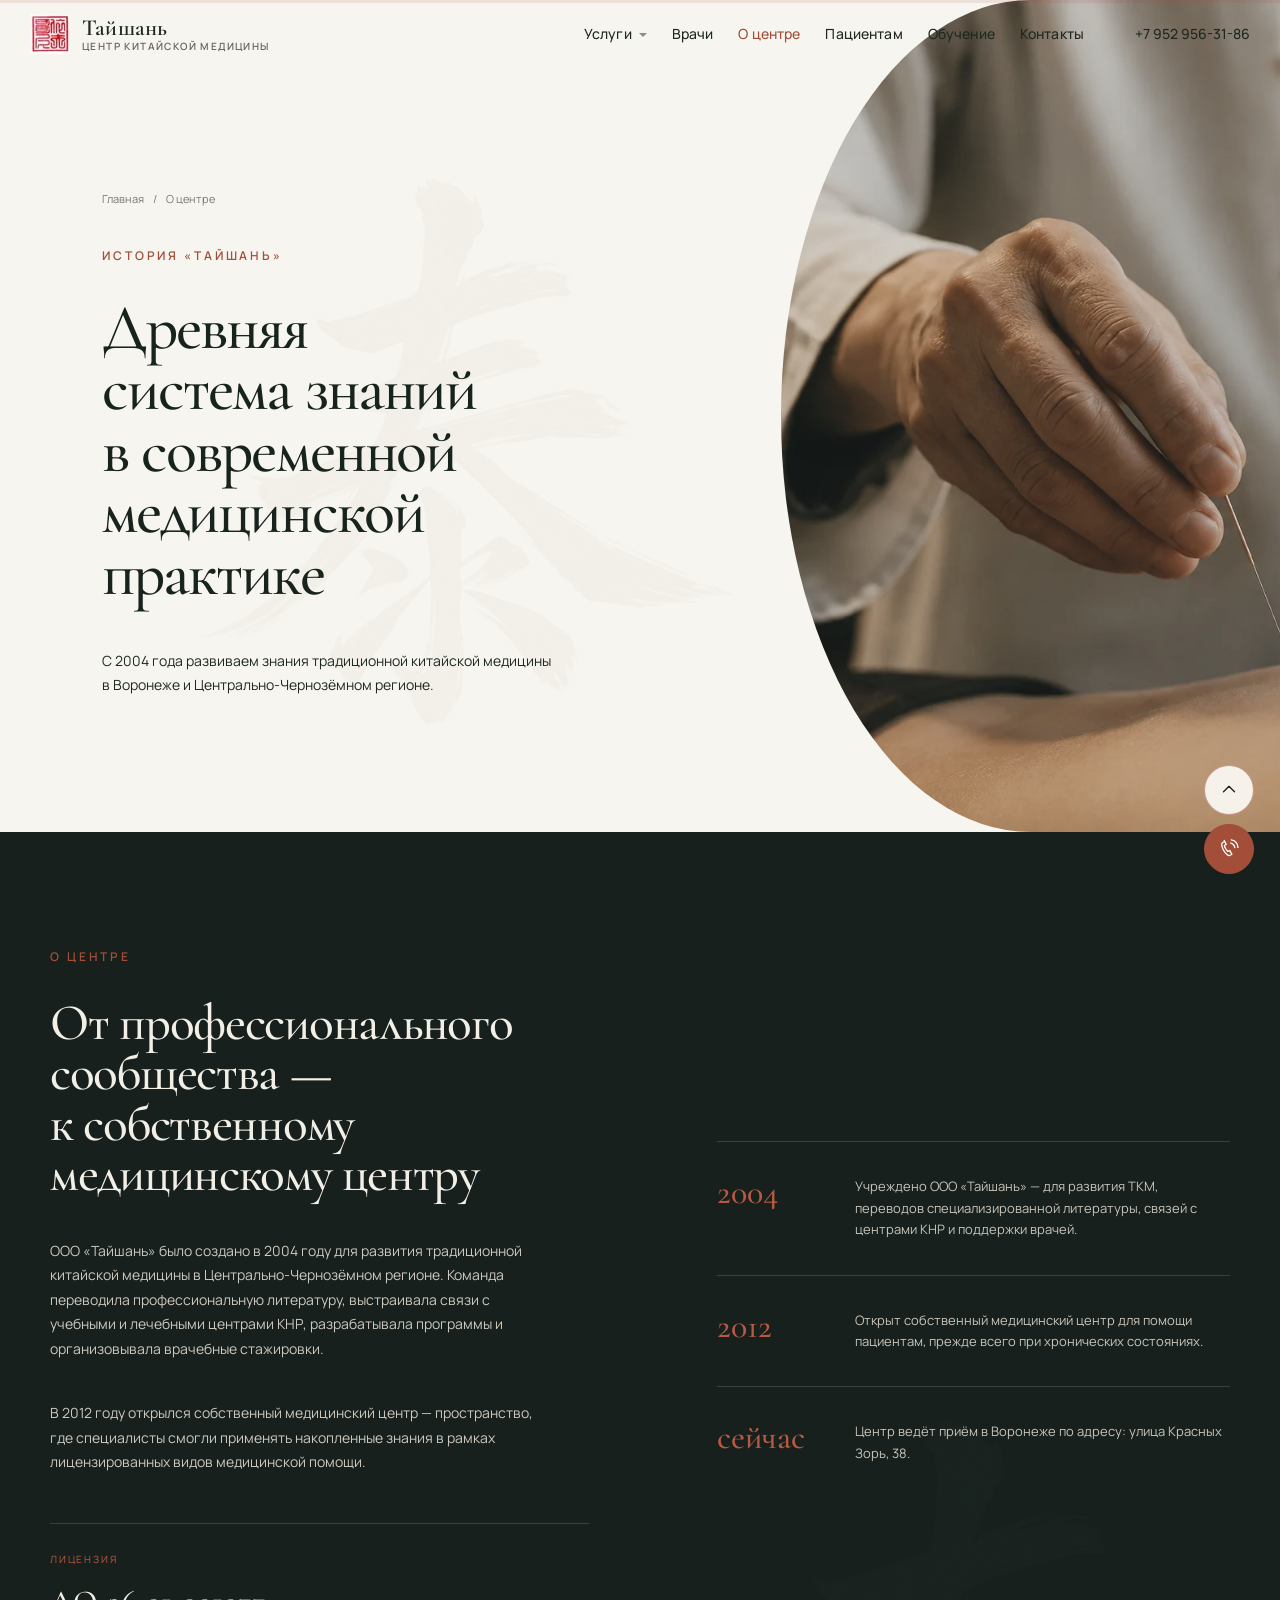
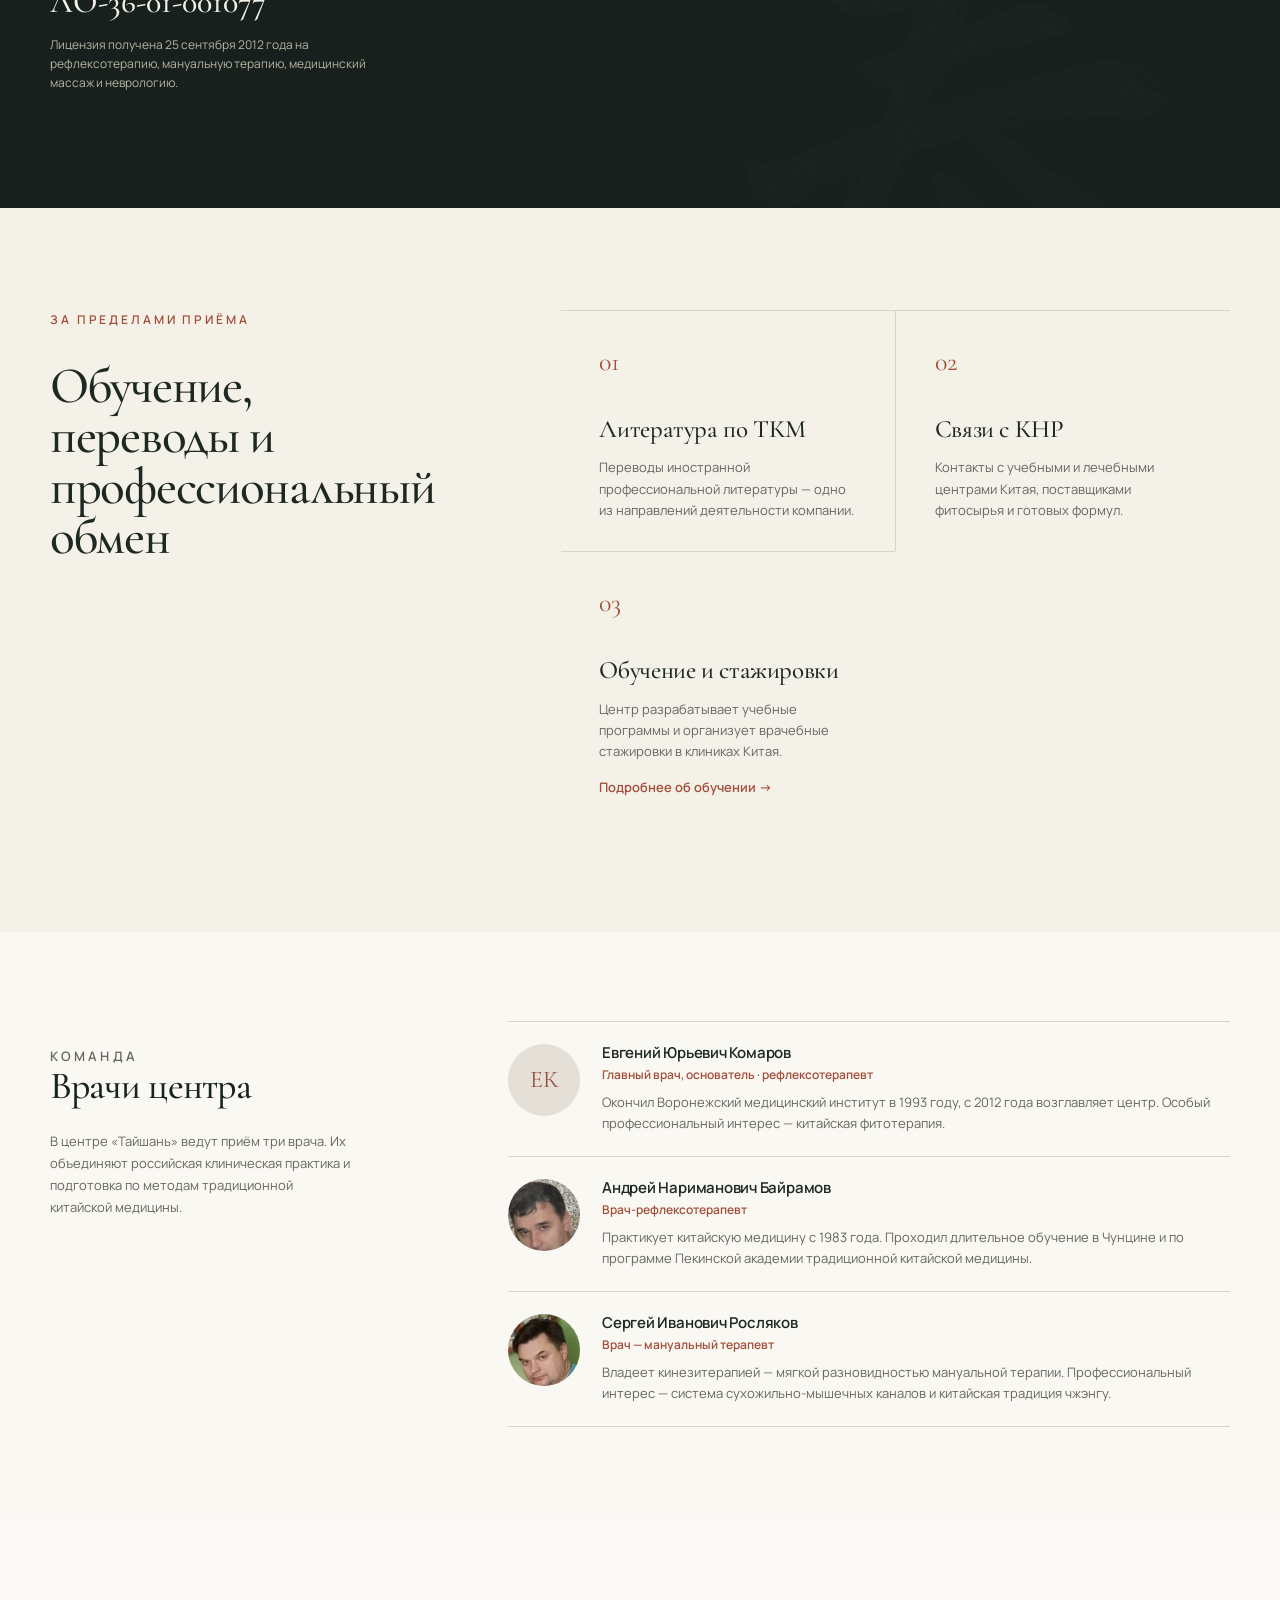
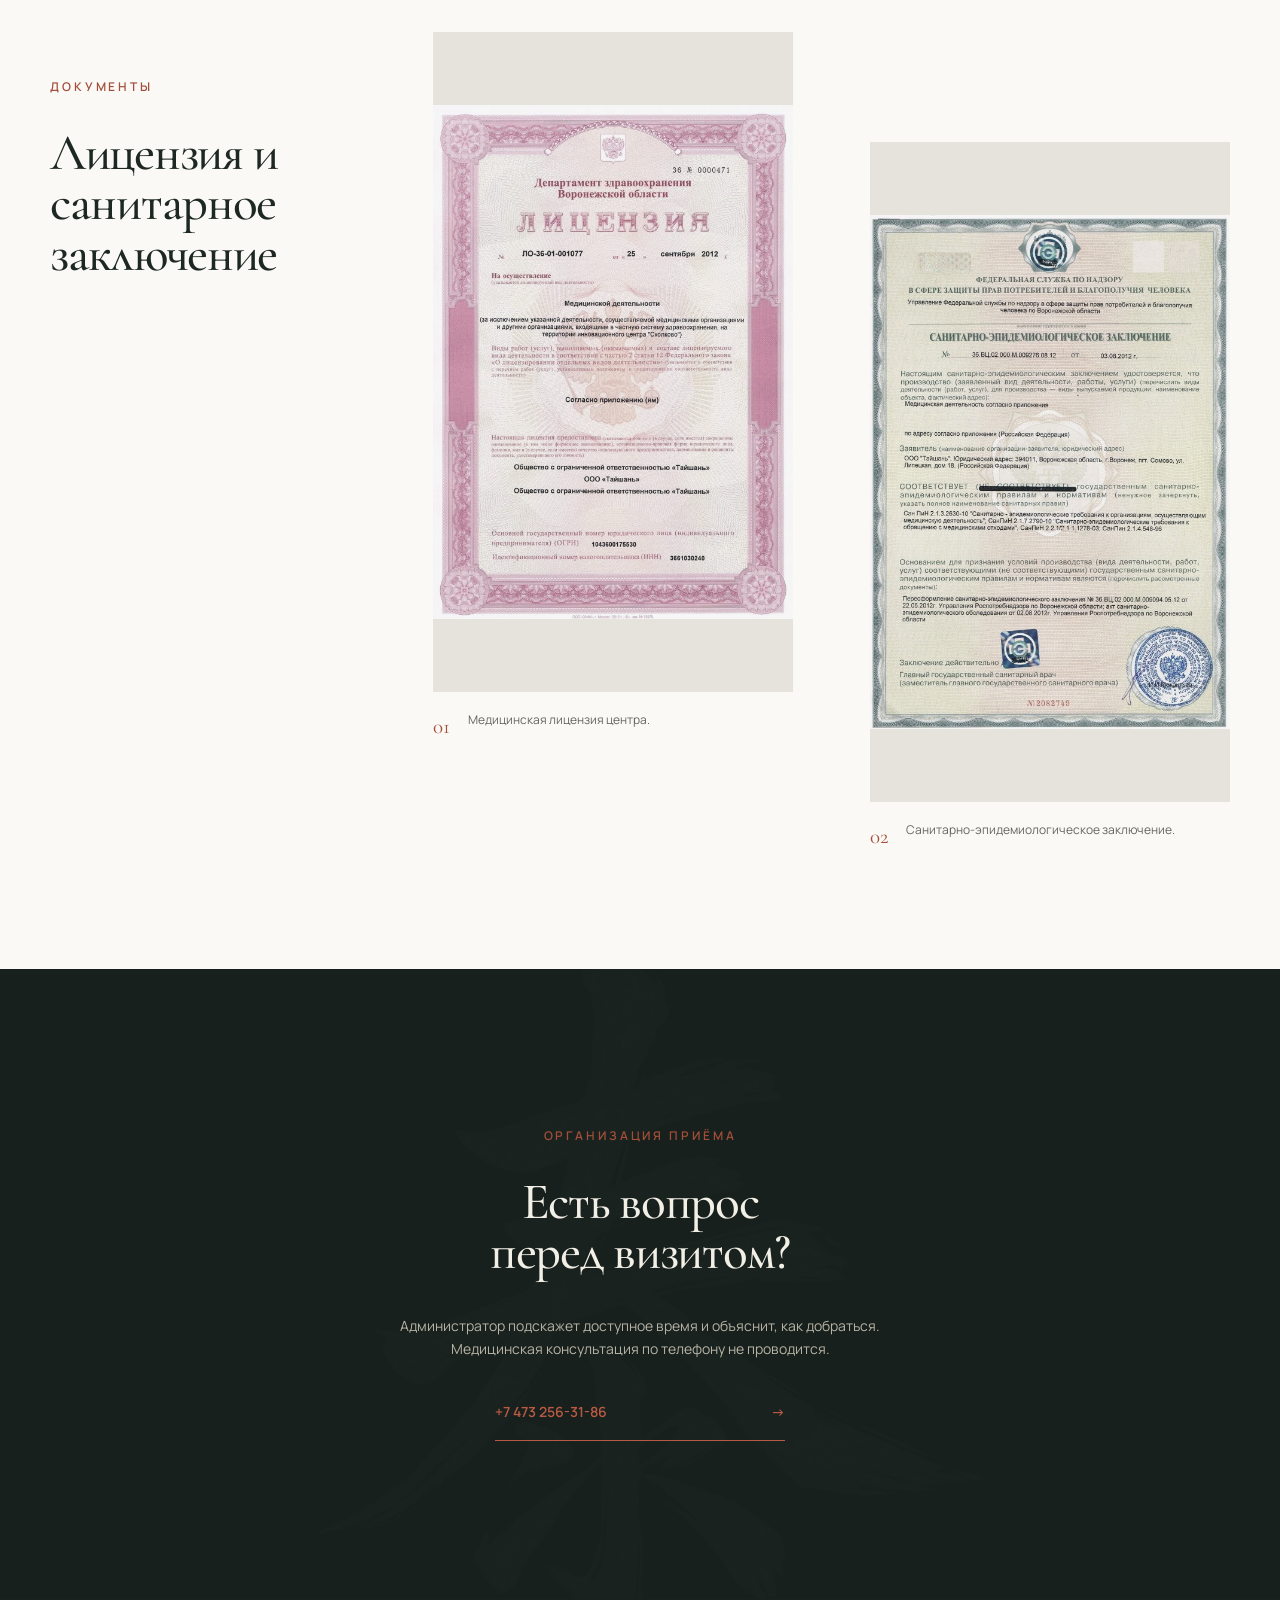
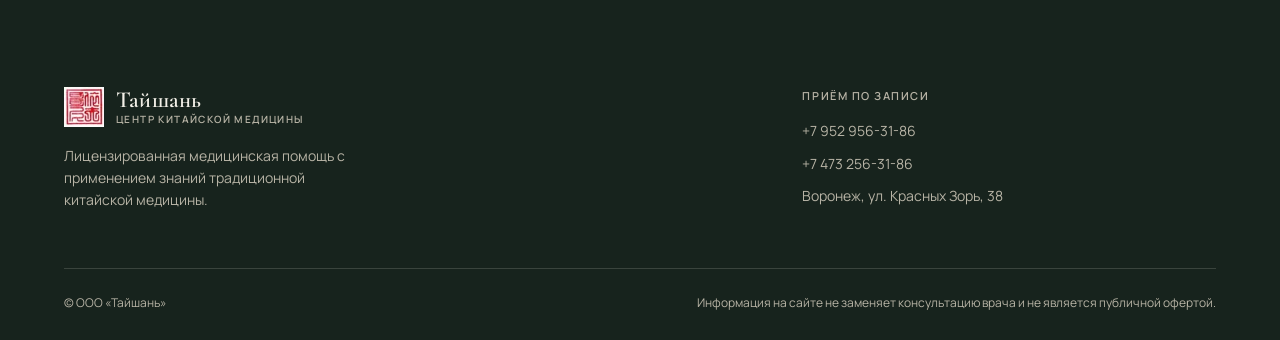
==== commit d828a788: "Сократить блок обучения на «О центре», убрать дубль с education.html Co-Authored-By: Claude Sonnet 5" ====
--- a/about.html
+++ b/about.html
@@ -36,7 +36,7 @@
   <main id="main">
     <section class="inner-hero inner-hero--about"><img class="inner-hero-symbol" src="assets/images/hero-calligraphy.webp" alt="" aria-hidden="true"><div class="inner-hero-inner"><div class="inner-hero-copy" data-reveal><div class="editorial-breadcrumb"><a href="index.html">Главная</a><span>О центре</span></div><p class="screen-kicker">История «Тайшань»</p><h1>Древняя система знаний в современной медицинской практике</h1><p>С 2004 года развиваем знания традиционной китайской медицины в Воронеже и Центрально-Чернозёмном регионе.</p></div><figure class="inner-hero-photo media-zoom" data-reveal><img src="assets/images/hero.webp" alt="Сеанс иглоукалывания в центре «Тайшань»" width="1536" height="1024"></figure></div></section>
     <section class="story-screen"><img class="story-brush" src="assets/images/hero-calligraphy.webp" alt="" aria-hidden="true"><div class="story-inner"><div class="story-copy" data-reveal><p class="screen-kicker">О центре</p><h2>От профессионального сообщества — к собственному медицинскому центру</h2><p>ООО «Тайшань» было создано в 2004 году для развития традиционной китайской медицины в Центрально-Чернозёмном регионе. Команда переводила профессиональную литературу, выстраивала связи с учебными и лечебными центрами КНР, разрабатывала программы и организовывала врачебные стажировки.</p><p>В 2012 году открылся собственный медицинский центр — пространство, где специалисты смогли применять накопленные знания в рамках лицензированных видов медицинской помощи.</p><div class="story-license"><span>Лицензия</span><strong>ЛО-36-01-001077</strong><p>Лицензия получена 25 сентября 2012 года на рефлексотерапию, мануальную терапию, медицинский массаж и неврологию.</p></div></div><div class="story-timeline" data-reveal><article><strong>2004</strong><p>Учреждено ООО «Тайшань» — для развития ТКМ, переводов специализированной литературы, связей с центрами КНР и поддержки врачей.</p></article><article><strong>2012</strong><p>Открыт собственный медицинский центр для помощи пациентам, прежде всего при хронических состояниях.</p></article><article><strong>сейчас</strong><p>Центр ведёт приём в Воронеже по адресу: улица Красных Зорь, 38.</p></article></div></div></section>
-    <section class="activity-screen"><div class="activity-inner"><div class="activity-heading" data-reveal><p class="screen-kicker">За пределами приёма</p><h2>Обучение, переводы и профессиональный обмен</h2></div><div class="activity-list" data-reveal><article><span>01</span><h3>Литература по ТКМ</h3><p>Компания указывает переводы иностранной профессиональной литературы как одно из направлений своей деятельности.</p></article><article><span>02</span><h3>Связи с КНР</h3><p>Контакты с учебными и лечебными центрами Китая, а также поставщиками фитосырья и готовых формул.</p></article><article><span>03</span><h3><a href="education.html">Программы для врачей</a></h3><p>Разработка учебных программ и организация врачебных стажировок в клиниках Китая.</p></article><article><span>04</span><h3>Коллегиальная работа</h3><p>При необходимости лечащий врач обсуждает программу с коллегами центра.</p></article></div></div></section>
+    <section class="activity-screen"><div class="activity-inner"><div class="activity-heading" data-reveal><p class="screen-kicker">За пределами приёма</p><h2>Обучение, переводы и профессиональный обмен</h2></div><div class="activity-list" data-reveal><article><span>01</span><h3>Литература по ТКМ</h3><p>Переводы иностранной профессиональной литературы — одно из направлений деятельности компании.</p></article><article><span>02</span><h3>Связи с КНР</h3><p>Контакты с учебными и лечебными центрами Китая, поставщиками фитосырья и готовых формул.</p></article><article><span>03</span><h3>Обучение и стажировки</h3><p>Центр разрабатывает учебные программы и организует врачебные стажировки в клиниках Китая.</p><a class="activity-more" href="education.html">Подробнее об обучении →</a></article></div></div></section>
     <section class="about-team" id="team">
       <div class="about-team-inner">
         <div class="about-team-head" data-reveal>
--- a/styles.css
+++ b/styles.css
@@ -700,6 +700,8 @@
 .activity-list, .visit-steps { display: grid; grid-template-columns: repeat(2, 1fr); }
 .activity-list article { min-height: 230px; padding: 30px clamp(22px, 3vw, 46px); border-top: 1px solid var(--line); }
 .activity-list article:nth-child(even) { border-left: 1px solid var(--line); }
+.activity-more { display: inline-block; margin-top: 14px; color: var(--terra); font-size: 13px; font-weight: 600; }
+.activity-more:hover { color: var(--terra-hover); }
 .activity-list span, .visit-steps article > span { display: block; margin-bottom: 32px; color: var(--terra); font-family: var(--serif); font-size: 26px; }
 .activity-list h3 { margin: 0 0 14px; font-size: 25px; }
 .activity-list p { margin: 0; color: var(--ink-soft); font-size: 13px; line-height: 1.65; }
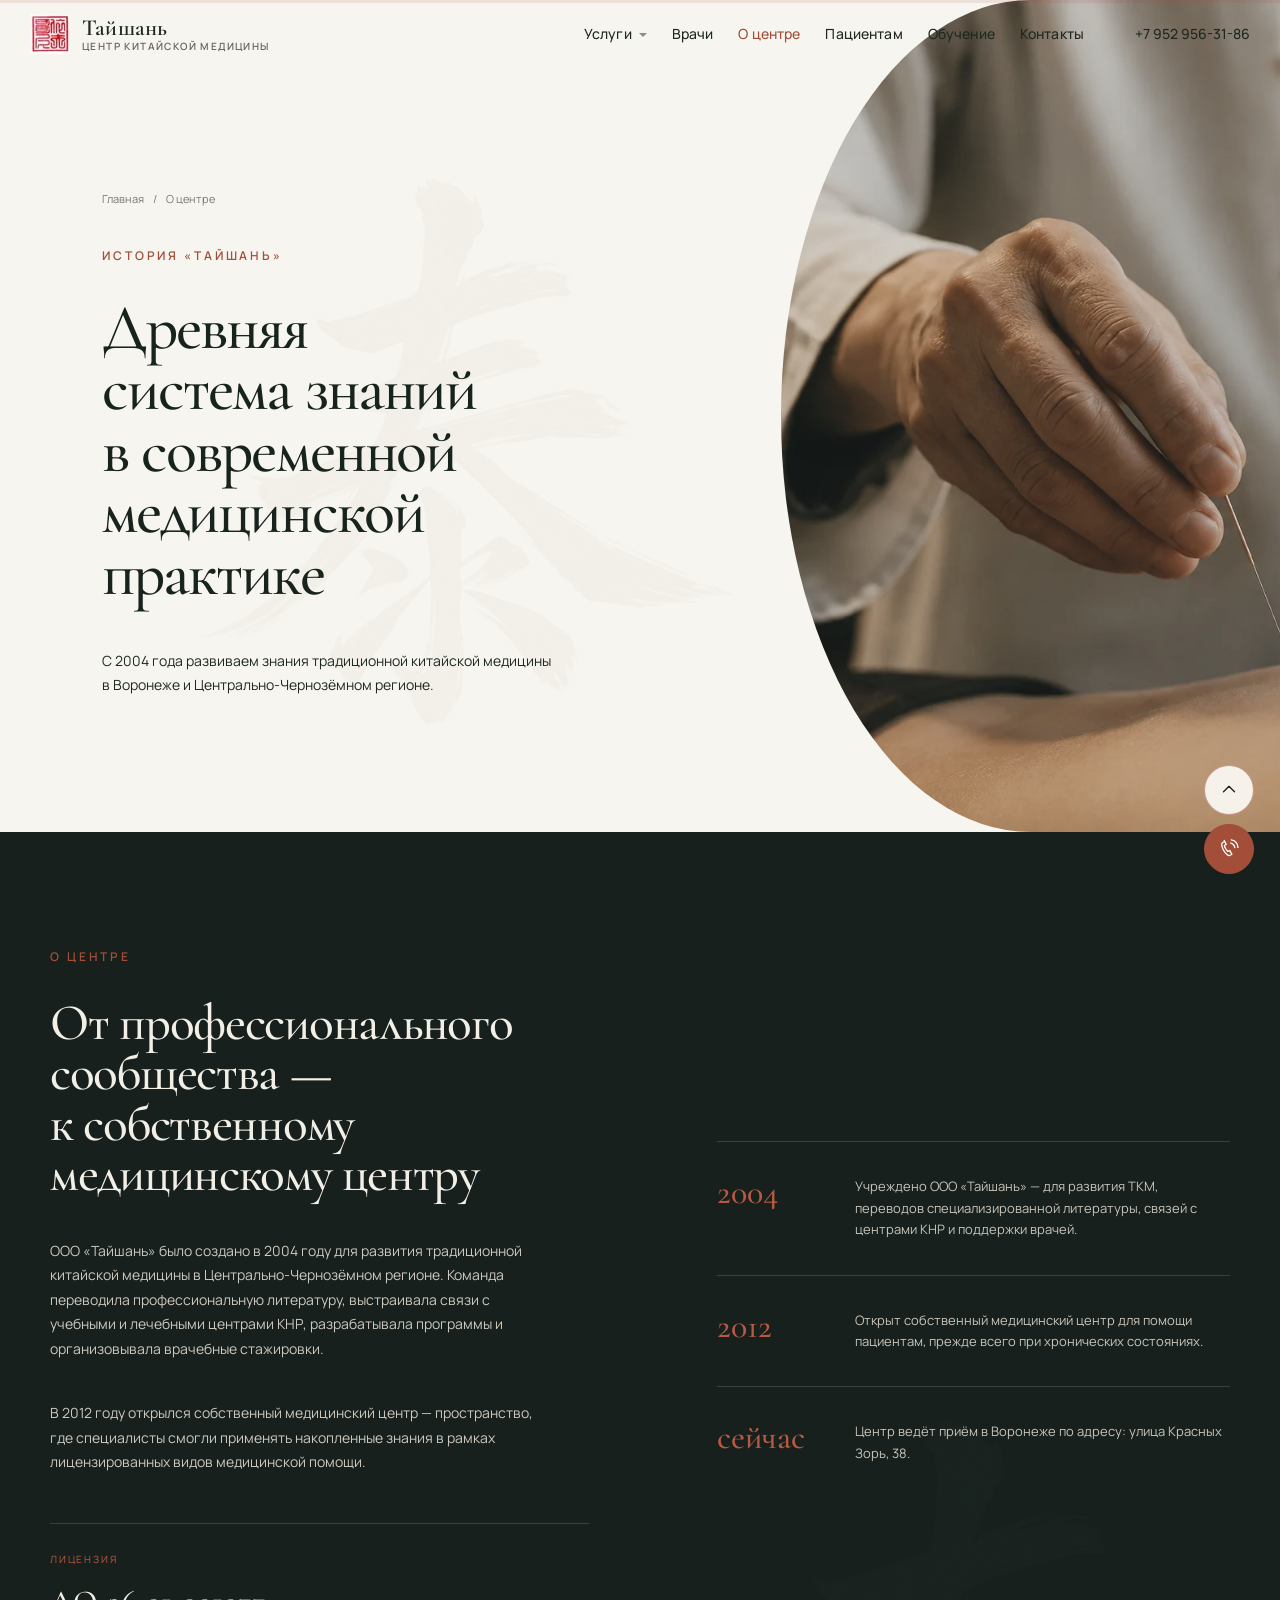
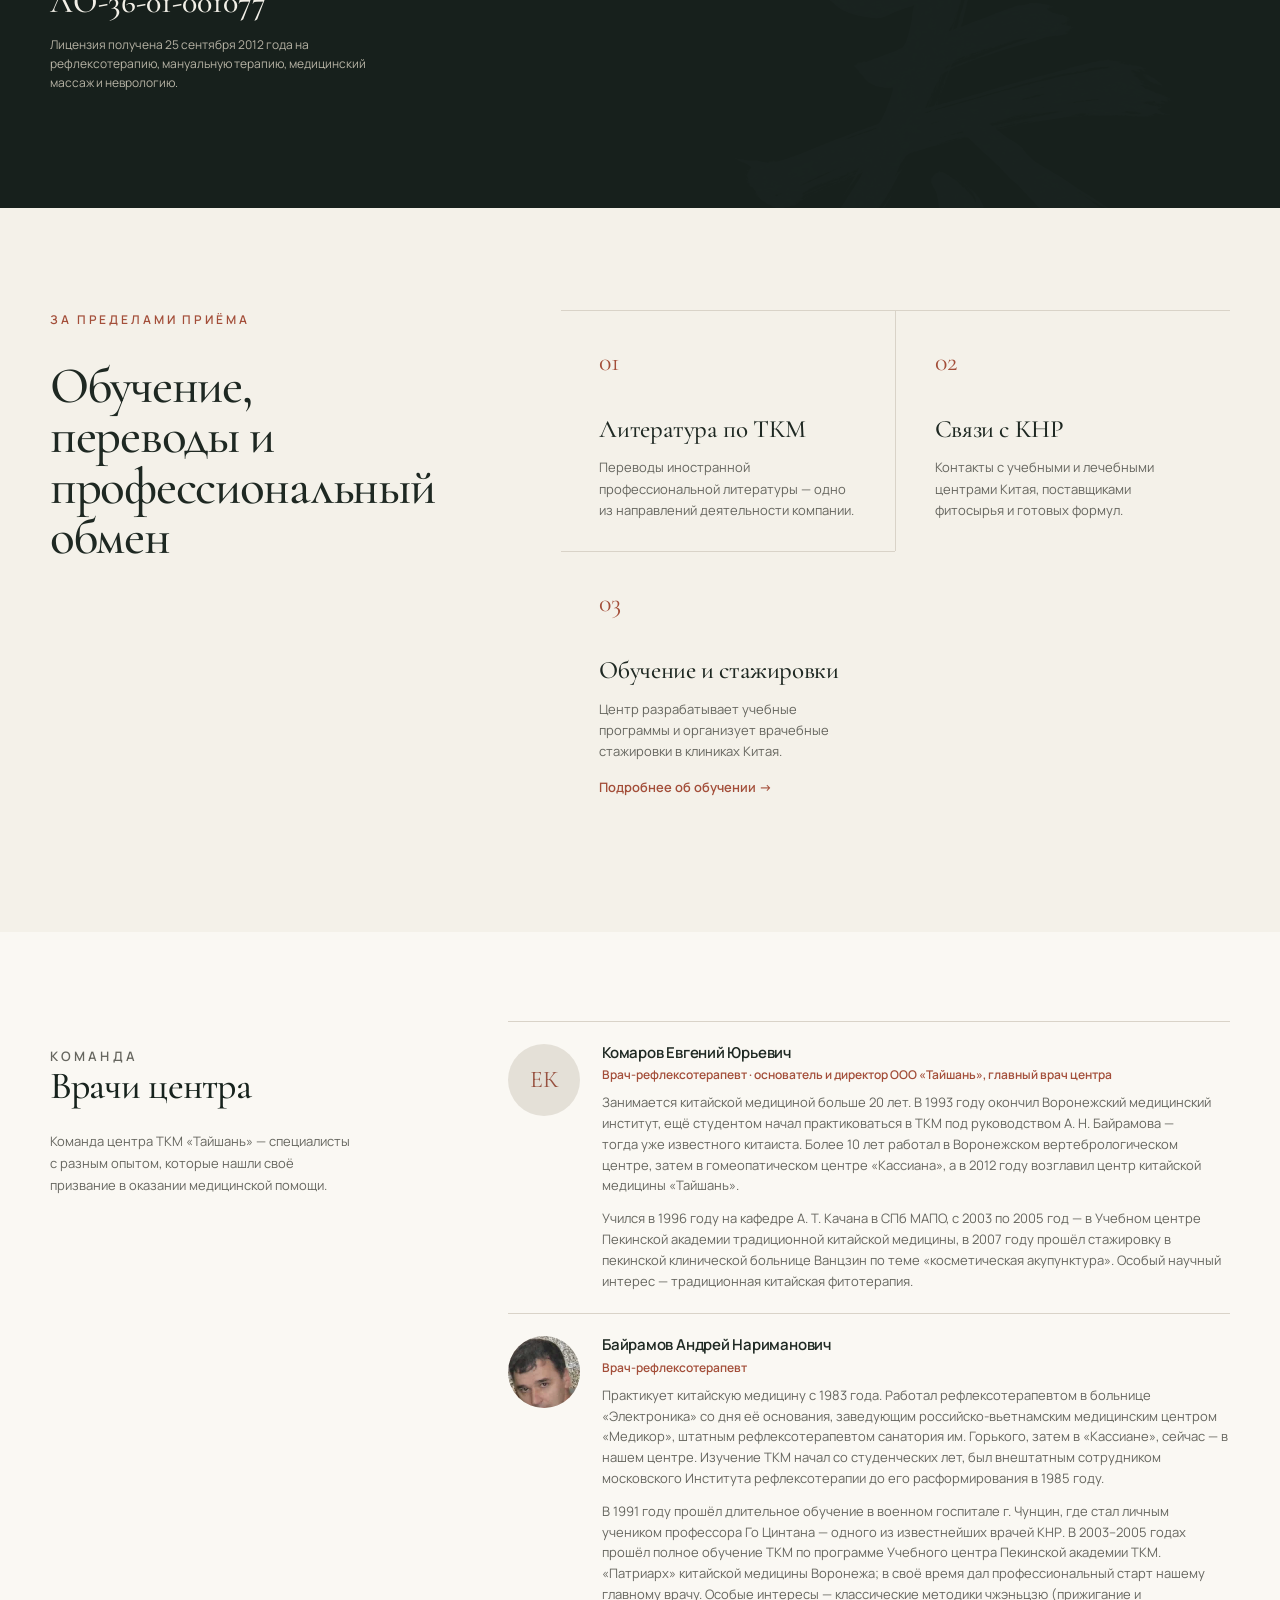
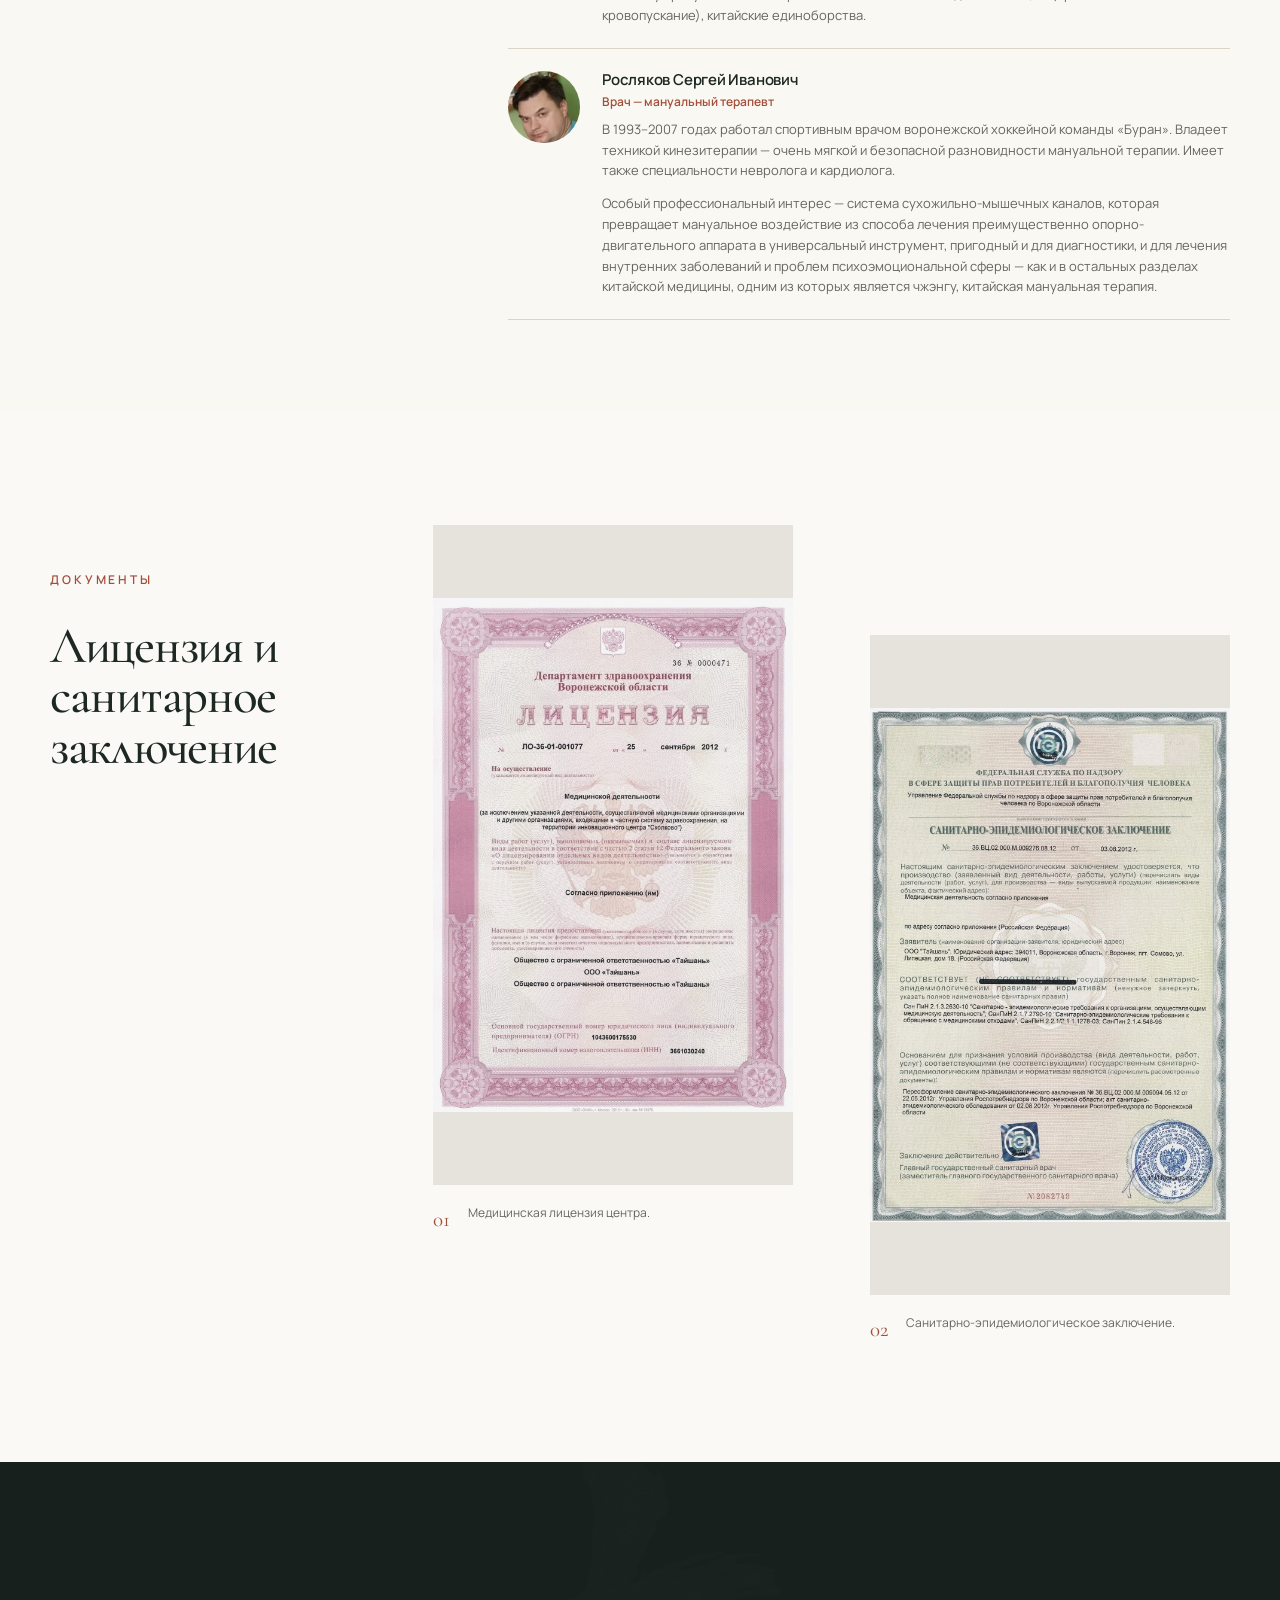
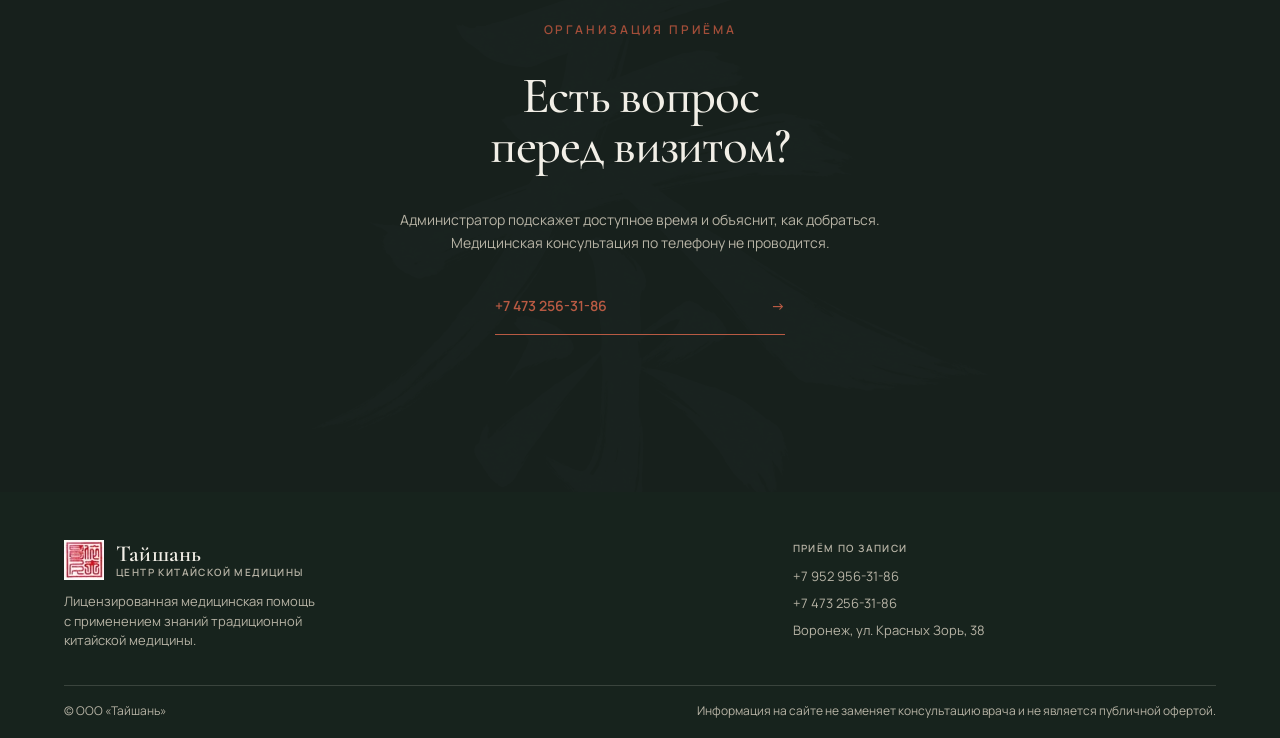
==== commit ae4c1501: "Врачи — полные биографии; главная: рейтинг к отзывам, убран «Первый приём», контакты на светлом фоне" ====
--- a/about.html
+++ b/about.html
@@ -42,20 +42,35 @@
         <div class="about-team-head" data-reveal>
           <p class="screen-kicker">Команда</p>
           <h2>Врачи центра</h2>
-          <p>В центре «Тайшань» ведут приём три врача. Их объединяют российская клиническая практика и подготовка по методам традиционной китайской медицины.</p>
+          <p>Команда центра ТКМ «Тайшань» — специалисты с разным опытом, которые нашли своё призвание в оказании медицинской помощи.</p>
         </div>
         <div class="about-team-grid" data-reveal>
           <article class="about-doc">
             <span class="about-doc-ph" aria-hidden="true">ЕК</span>
-            <div><h3>Евгений Юрьевич Комаров</h3><p class="about-doc-role">Главный врач, основатель · рефлексотерапевт</p><p>Окончил Воронежский медицинский институт в 1993 году, с 2012 года возглавляет центр. Особый профессиональный интерес — китайская фитотерапия.</p></div>
+            <div>
+              <h3>Комаров Евгений Юрьевич</h3>
+              <p class="about-doc-role">Врач-рефлексотерапевт · основатель и директор ООО «Тайшань», главный врач центра</p>
+              <p>Занимается китайской медициной больше 20 лет. В 1993 году окончил Воронежский медицинский институт, ещё студентом начал практиковаться в ТКМ под руководством А. Н. Байрамова — тогда уже известного китаиста. Более 10 лет работал в Воронежском вертебрологическом центре, затем в гомеопатическом центре «Кассиана», а в 2012 году возглавил центр китайской медицины «Тайшань».</p>
+              <p>Учился в 1996 году на кафедре А. Т. Качана в СПб МАПО, с 2003 по 2005 год — в Учебном центре Пекинской академии традиционной китайской медицины, в 2007 году прошёл стажировку в пекинской клинической больнице Ванцзин по теме «косметическая акупунктура». Особый научный интерес — традиционная китайская фитотерапия.</p>
+            </div>
           </article>
           <article class="about-doc">
-            <img class="about-doc-ph" src="assets/images/doctor-bayramov.webp" alt="Андрей Нариманович Байрамов" width="120" height="120">
-            <div><h3>Андрей Нариманович Байрамов</h3><p class="about-doc-role">Врач-рефлексотерапевт</p><p>Практикует китайскую медицину с 1983 года. Проходил длительное обучение в Чунцине и по программе Пекинской академии традиционной китайской медицины.</p></div>
+            <img class="about-doc-ph" src="assets/images/doctor-bayramov.webp" alt="Байрамов Андрей Нариманович" width="120" height="120">
+            <div>
+              <h3>Байрамов Андрей Нариманович</h3>
+              <p class="about-doc-role">Врач-рефлексотерапевт</p>
+              <p>Практикует китайскую медицину с 1983 года. Работал рефлексотерапевтом в больнице «Электроника» со дня её основания, заведующим российско-вьетнамским медицинским центром «Медикор», штатным рефлексотерапевтом санатория им. Горького, затем в «Кассиане», сейчас — в нашем центре. Изучение ТКМ начал со студенческих лет, был внештатным сотрудником московского Института рефлексотерапии до его расформирования в 1985 году.</p>
+              <p>В 1991 году прошёл длительное обучение в военном госпитале г. Чунцин, где стал личным учеником профессора Го Цинтана — одного из известнейших врачей КНР. В 2003–2005 годах прошёл полное обучение ТКМ по программе Учебного центра Пекинской академии ТКМ. «Патриарх» китайской медицины Воронежа; в своё время дал профессиональный старт нашему главному врачу. Особые интересы — классические методики чжэньцзю (прижигание и кровопускание), китайские единоборства.</p>
+            </div>
           </article>
           <article class="about-doc">
-            <img class="about-doc-ph" src="assets/images/doctor-roslyakov.webp" alt="Сергей Иванович Росляков" width="120" height="120">
-            <div><h3>Сергей Иванович Росляков</h3><p class="about-doc-role">Врач — мануальный терапевт</p><p>Владеет кинезитерапией — мягкой разновидностью мануальной терапии. Профессиональный интерес — система сухожильно-мышечных каналов и китайская традиция чжэнгу.</p></div>
+            <img class="about-doc-ph" src="assets/images/doctor-roslyakov.webp" alt="Росляков Сергей Иванович" width="120" height="120">
+            <div>
+              <h3>Росляков Сергей Иванович</h3>
+              <p class="about-doc-role">Врач — мануальный терапевт</p>
+              <p>В 1993–2007 годах работал спортивным врачом воронежской хоккейной команды «Буран». Владеет техникой кинезитерапии — очень мягкой и безопасной разновидности мануальной терапии. Имеет также специальности невролога и кардиолога.</p>
+              <p>Особый профессиональный интерес — система сухожильно-мышечных каналов, которая превращает мануальное воздействие из способа лечения преимущественно опорно-двигательного аппарата в универсальный инструмент, пригодный и для диагностики, и для лечения внутренних заболеваний и проблем психоэмоциональной сферы — как и в остальных разделах китайской медицины, одним из которых является чжэнгу, китайская мануальная терапия.</p>
+            </div>
           </article>
         </div>
       </div>
--- a/styles.css
+++ b/styles.css
@@ -348,6 +348,17 @@
   margin: 0;
   overflow: hidden;
   clip-path: ellipse(120% 145% at 120% 100%);
+}
+.hero-photo::after {
+  content: "";
+  position: absolute;
+  z-index: 1;
+  top: 0;
+  right: 0;
+  left: 0;
+  height: 150px;
+  background: linear-gradient(180deg, rgba(247, 245, 239, .62) 0%, rgba(247, 245, 239, .24) 58%, rgba(247, 245, 239, 0) 100%);
+  pointer-events: none;
 }
 .hero-photo img {
   width: 100%;
@@ -552,6 +563,12 @@
 .reviews .section-heading h2 { max-width: 820px; margin: 0; color: var(--graphite); font-size: clamp(52px, 4.7vw, 74px); font-weight: 500; line-height: .96; letter-spacing: -.03em; }
 .reviews .eyebrow { margin-bottom: 27px; }
 .source-link { flex: none; margin-bottom: 7px; padding-bottom: 11px; border-bottom: 1px solid var(--terra); color: var(--terra); font-size: 12px; font-weight: 600; }
+.reviews-rating { flex: none; display: flex; align-items: center; gap: 18px; margin-bottom: 6px; }
+.reviews-rating > strong { color: var(--terra); font-family: var(--serif); font-size: clamp(52px, 5vw, 68px); font-weight: 500; line-height: .8; }
+.reviews-rating > div { display: grid; gap: 4px; }
+.reviews-rating p { margin: 0; color: var(--ink); font-size: 13px; line-height: 1.35; max-width: 18ch; }
+.reviews-rating span { color: var(--ink-soft); font-size: 11px; }
+.reviews-rating a { margin-top: 3px; color: var(--terra); font-size: 12px; font-weight: 600; }
 .review-viewport { overflow: hidden; outline: none; }
 .review-viewport:focus-visible { outline: 2px solid var(--terra); outline-offset: 8px; }
 .review-track { display: flex; gap: 0; transition: transform .55s cubic-bezier(.22,.61,.36,1); will-change: transform; }
@@ -566,22 +583,20 @@
 .review-controls button:disabled { color: #b8b1a6; cursor: default; opacity: .55; }
 .review-status { min-width: 52px; color: var(--ink-soft); font-size: 12px; text-align: center; }
 
-.contacts-screen { position: relative; overflow: hidden; padding: clamp(90px, 9vw, 140px) 0; background: var(--dark); color: var(--dark-text); }
-.contacts-symbol { position: absolute; left: 30%; bottom: -38%; width: min(720px, 55vw); max-width: none; opacity: .025; filter: invert(1); pointer-events: none; }
+.contacts-screen { position: relative; overflow: hidden; padding: clamp(90px, 9vw, 140px) 0; background: var(--paper-soft); color: var(--ink); }
+.contacts-symbol { position: absolute; left: 30%; bottom: -38%; width: min(720px, 55vw); max-width: none; opacity: .05; pointer-events: none; }
 .contacts-screen-inner { position: relative; z-index: 1; display: grid; grid-template-columns: .95fr 1.25fr; gap: clamp(80px, 10vw, 170px); width: min(1400px, calc(100% - 100px)); margin: 0 auto; }
-.contacts-heading h2 { color: var(--dark-text); }
-.contacts-heading h2 em { color: var(--dark-accent); }
+.contacts-heading h2 { color: var(--graphite); }
+.contacts-heading h2 em { color: var(--terra); }
 .editorial-link--light { color: var(--dark-accent); border-color: var(--dark-accent); }
 .contacts-details { display: grid; grid-template-columns: repeat(2, 1fr); align-content: start; }
-.contacts-details > div { min-height: 190px; padding: 28px clamp(24px, 3vw, 48px); border-top: 1px solid var(--line-dark); }
-.contacts-details > div:nth-child(even) { border-left: 1px solid var(--line-dark); }
-.contacts-details small { display: block; margin-bottom: 20px; color: var(--dark-accent); font-size: 10px; font-weight: 600; letter-spacing: .18em; text-transform: uppercase; }
-.contacts-details p, .contacts-details a { display: block; margin: 0; color: var(--dark-text); font-family: var(--serif); font-size: clamp(23px, 2.1vw, 32px); line-height: 1.25; }
-.contacts-details > div:last-child p { color: var(--dark-text-soft); font-family: var(--sans); font-size: 13px; line-height: 1.65; }
-.contacts-details .contacts-route { grid-column: 1 / -1; min-height: 0; }
-.contacts-details .contacts-route p { display: grid; grid-template-columns: repeat(2, minmax(0, 1fr)); gap: 10px 34px; color: var(--dark-text-soft); font-family: var(--sans); font-size: 13px; line-height: 1.6; }
-.contacts-details .contacts-route span { display: block; }
-.contacts-details .contacts-route strong { grid-column: 1 / -1; margin-top: 8px; color: var(--dark-text); font-weight: 500; }
+.contacts-details > div { min-height: 190px; padding: 28px clamp(24px, 3vw, 48px); border-top: 1px solid var(--line); }
+.contacts-details > div:nth-child(even) { border-left: 1px solid var(--line); }
+.contacts-details small { display: block; margin-bottom: 20px; color: var(--terra); font-size: 10px; font-weight: 600; letter-spacing: .18em; text-transform: uppercase; }
+.contacts-details p, .contacts-details a { display: block; margin: 0; color: var(--ink); font-family: var(--serif); font-size: clamp(23px, 2.1vw, 32px); line-height: 1.25; }
+.contacts-details a:hover { color: var(--terra); }
+.contacts-details > div:last-child p { color: var(--ink-soft); font-family: var(--sans); font-size: 13px; line-height: 1.65; }
+.contacts-details > div:last-child strong { color: var(--ink); font-weight: 600; }
 
 /* --- нумерованный паттерн: номер + заголовок + линия + текст --- */
 .numbered { display: grid; gap: clamp(20px, 2.4vw, 32px); }
@@ -717,9 +732,11 @@
 /* --- компактный блок врачей на странице «О центре» --- */
 .about-team { padding: clamp(64px, 7vw, 100px) 0; background: var(--paper-soft); }
 .about-team-inner { display: grid; grid-template-columns: minmax(0, .82fr) minmax(0, 1.55fr); gap: 0 clamp(48px, 6vw, 100px); width: min(1240px, calc(100% - 100px)); margin: 0 auto; }
+.about-team-head { position: sticky; top: 96px; align-self: start; }
 .about-team-head h2 { margin: 0; color: var(--graphite); font-size: clamp(36px, 3vw, 48px); font-weight: 500; line-height: 1; letter-spacing: -.02em; }
 .about-team-head > p { max-width: 38ch; margin: 24px 0 0; color: var(--ink-soft); font-size: 13px; line-height: 1.7; }
 .about-team-grid { display: grid; }
+.about-doc p:not(.about-doc-role) + p { margin-top: 12px; }
 .about-doc { display: grid; grid-template-columns: 72px minmax(0, 1fr); gap: 22px; align-items: start; padding: 22px 0; border-top: 1px solid var(--line); }
 .about-team-grid .about-doc:last-child { border-bottom: 1px solid var(--line); }
 .about-doc-ph { width: 72px; height: 72px; border-radius: 50%; object-fit: cover; object-position: top; background: var(--ornament); filter: saturate(.82); }
@@ -729,6 +746,7 @@
 .about-doc p:not(.about-doc-role) { margin: 0; color: var(--ink-soft); font-size: 13px; line-height: 1.6; }
 @media (max-width: 1040px) {
   .about-team-inner { grid-template-columns: 1fr; width: min(760px, calc(100% - 64px)); gap: 40px; }
+  .about-team-head { position: static; }
 }
 
 .editorial-cta { position: relative; display: grid; place-items: center; min-height: 630px; overflow: hidden; padding: 90px 20px; background: var(--dark); color: var(--dark-text); text-align: center; }
@@ -925,13 +943,13 @@
 .map-embed { width: 100%; aspect-ratio: 4 / 3; border: 0; background: var(--ornament); filter: grayscale(1) contrast(.92); }
 
 /* --- подвал --- */
-.site-footer { padding: clamp(56px, 7vw, 88px) 0 28px; background: var(--graphite); color: var(--dark-text-soft); }
-.footer-grid { display: grid; grid-template-columns: minmax(0, 1.6fr) minmax(0, 1fr); gap: clamp(28px, 6vw, 80px); align-items: start; }
+.site-footer { padding: clamp(34px, 4vw, 48px) 0 18px; background: var(--graphite); color: var(--dark-text-soft); }
+.footer-grid { display: grid; grid-template-columns: minmax(0, 1.6fr) minmax(0, 1fr); gap: clamp(24px, 4vw, 56px); align-items: start; }
 .site-footer .brand-text strong { color: var(--dark-text); }
 .site-footer .brand-text span { color: var(--dark-text-soft); }
-.footer-brand p { margin-top: 18px; max-width: 32ch; font-size: 14px; }
-.footer-title { margin-bottom: 16px; color: var(--dark-text-soft); font-size: 11px; font-weight: 600; letter-spacing: 0.14em; text-transform: uppercase; }
-.footer-links { display: grid; gap: 10px; font-size: 14px; }
+.footer-brand p { margin: 12px 0 0; max-width: 38ch; font-size: 13px; line-height: 1.5; }
+.footer-title { margin: 0 0 10px; color: var(--dark-text-soft); font-size: 10px; font-weight: 600; letter-spacing: 0.14em; text-transform: uppercase; }
+.footer-links { display: grid; gap: 6px; font-size: 13px; }
 .footer-links a:hover, .footer-links span { color: inherit; }
 .footer-links a:hover { color: var(--dark-accent); }
 .footer-bottom {
@@ -939,8 +957,8 @@
   flex-wrap: wrap;
   justify-content: space-between;
   gap: 12px;
-  margin-top: clamp(40px, 5vw, 56px);
-  padding-top: 24px;
+  margin-top: clamp(24px, 3vw, 34px);
+  padding-top: 15px;
   border-top: 1px solid var(--line-dark);
   font-size: 12px;
 }
@@ -1141,7 +1159,9 @@
   .direction-card:nth-child(even) { padding-left: 0; border-left: 0; }
   .doc-grid { grid-template-columns: 1fr; }
   .timeline-item { grid-template-columns: 64px 1fr; gap: 18px; }
-  .footer-grid { grid-template-columns: 1fr; }
+  .site-footer { padding: 32px 0 16px; }
+  .footer-grid { grid-template-columns: 1fr; gap: 22px; }
+  .footer-bottom { margin-top: 22px; padding-top: 14px; font-size: 11px; line-height: 1.45; }
   .page-hero h1 { font-size: clamp(40px, 12vw, 54px); }
   .service-cards { grid-template-columns: 1fr; }
   .hero { min-height: auto; }
@@ -1248,8 +1268,6 @@
   .contacts-details > div { min-height: 0; padding: 26px 0; }
   .contacts-details > div:nth-child(even) { border-left: 0; }
   .contacts-details p, .contacts-details a { font-size: 27px; }
-  .contacts-details .contacts-route p { display: block; font-size: 13px; }
-  .contacts-details .contacts-route span + span, .contacts-details .contacts-route strong { display: block; margin-top: 12px; }
   .reviews.section { padding: 72px 20px; }
   .reviews .section-heading { margin-bottom: 52px; }
   .reviews .section-heading h2 { font-size: clamp(43px, 12vw, 56px); }
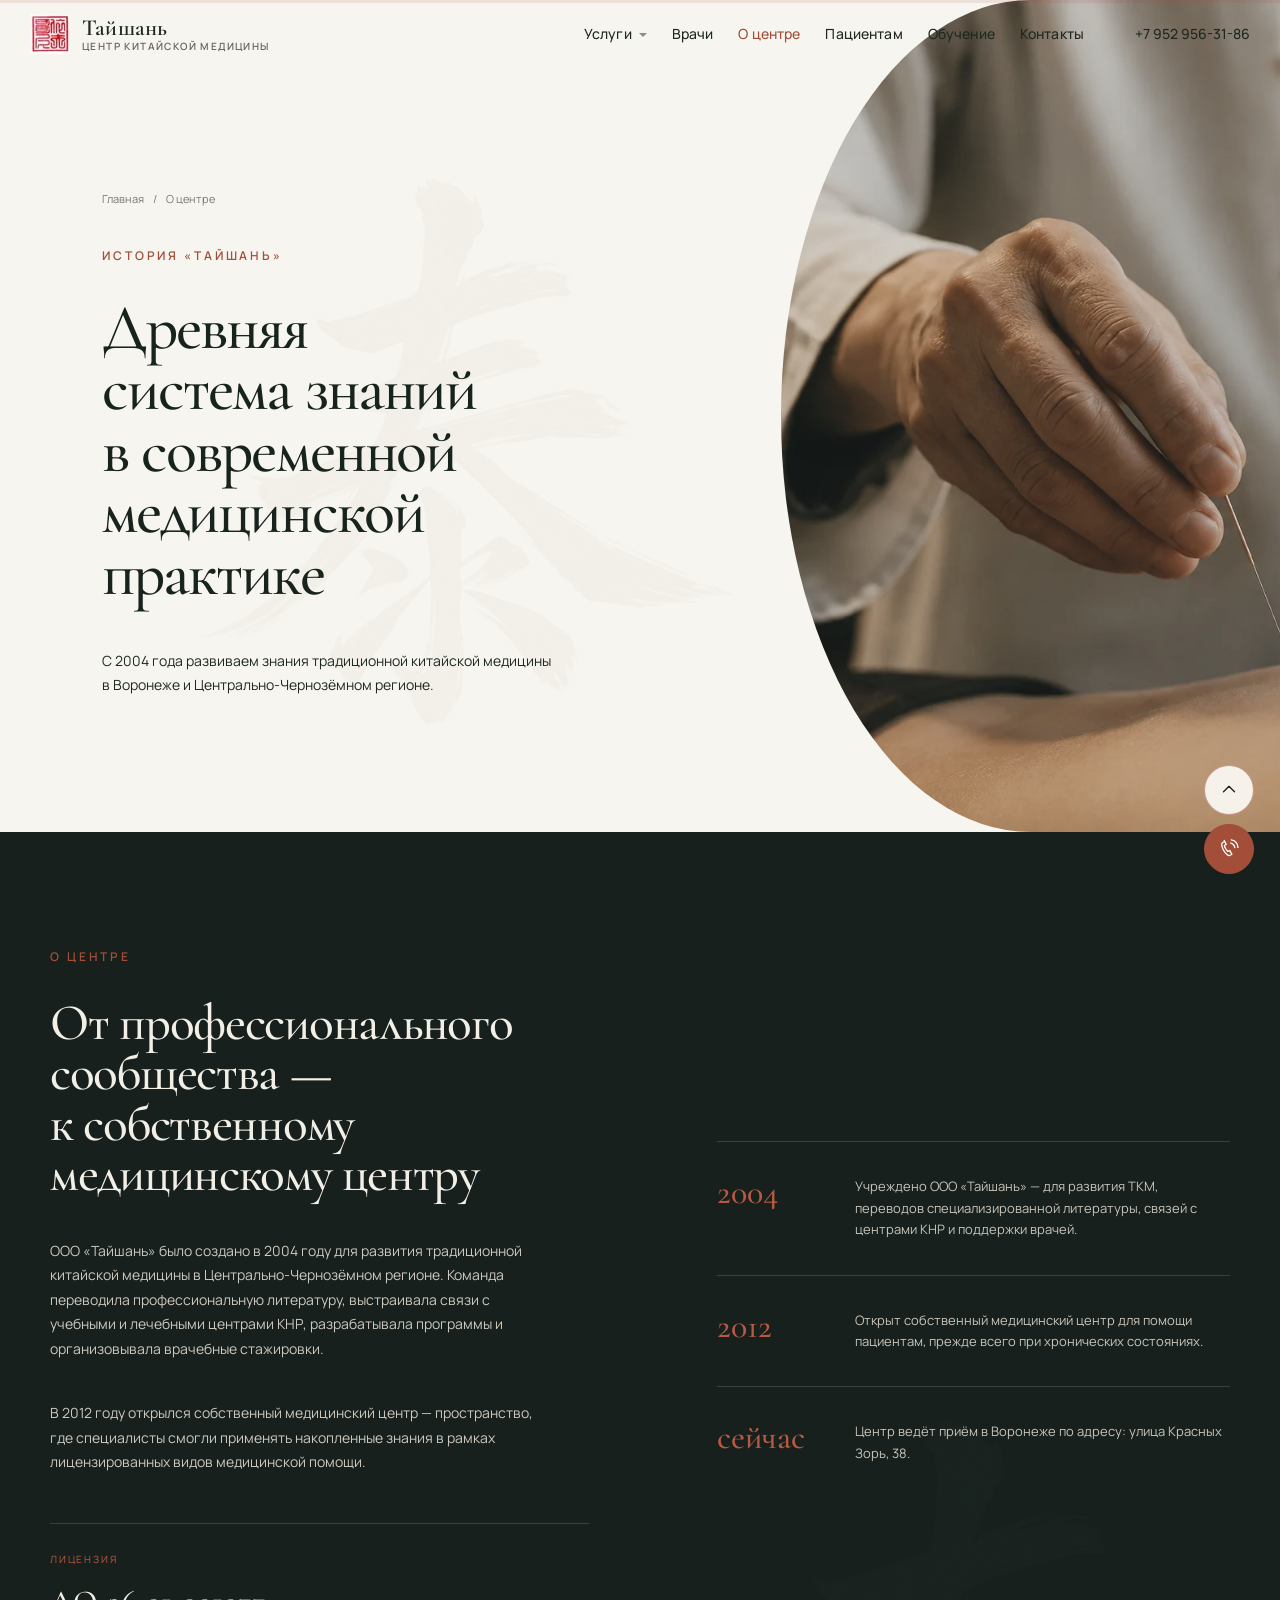
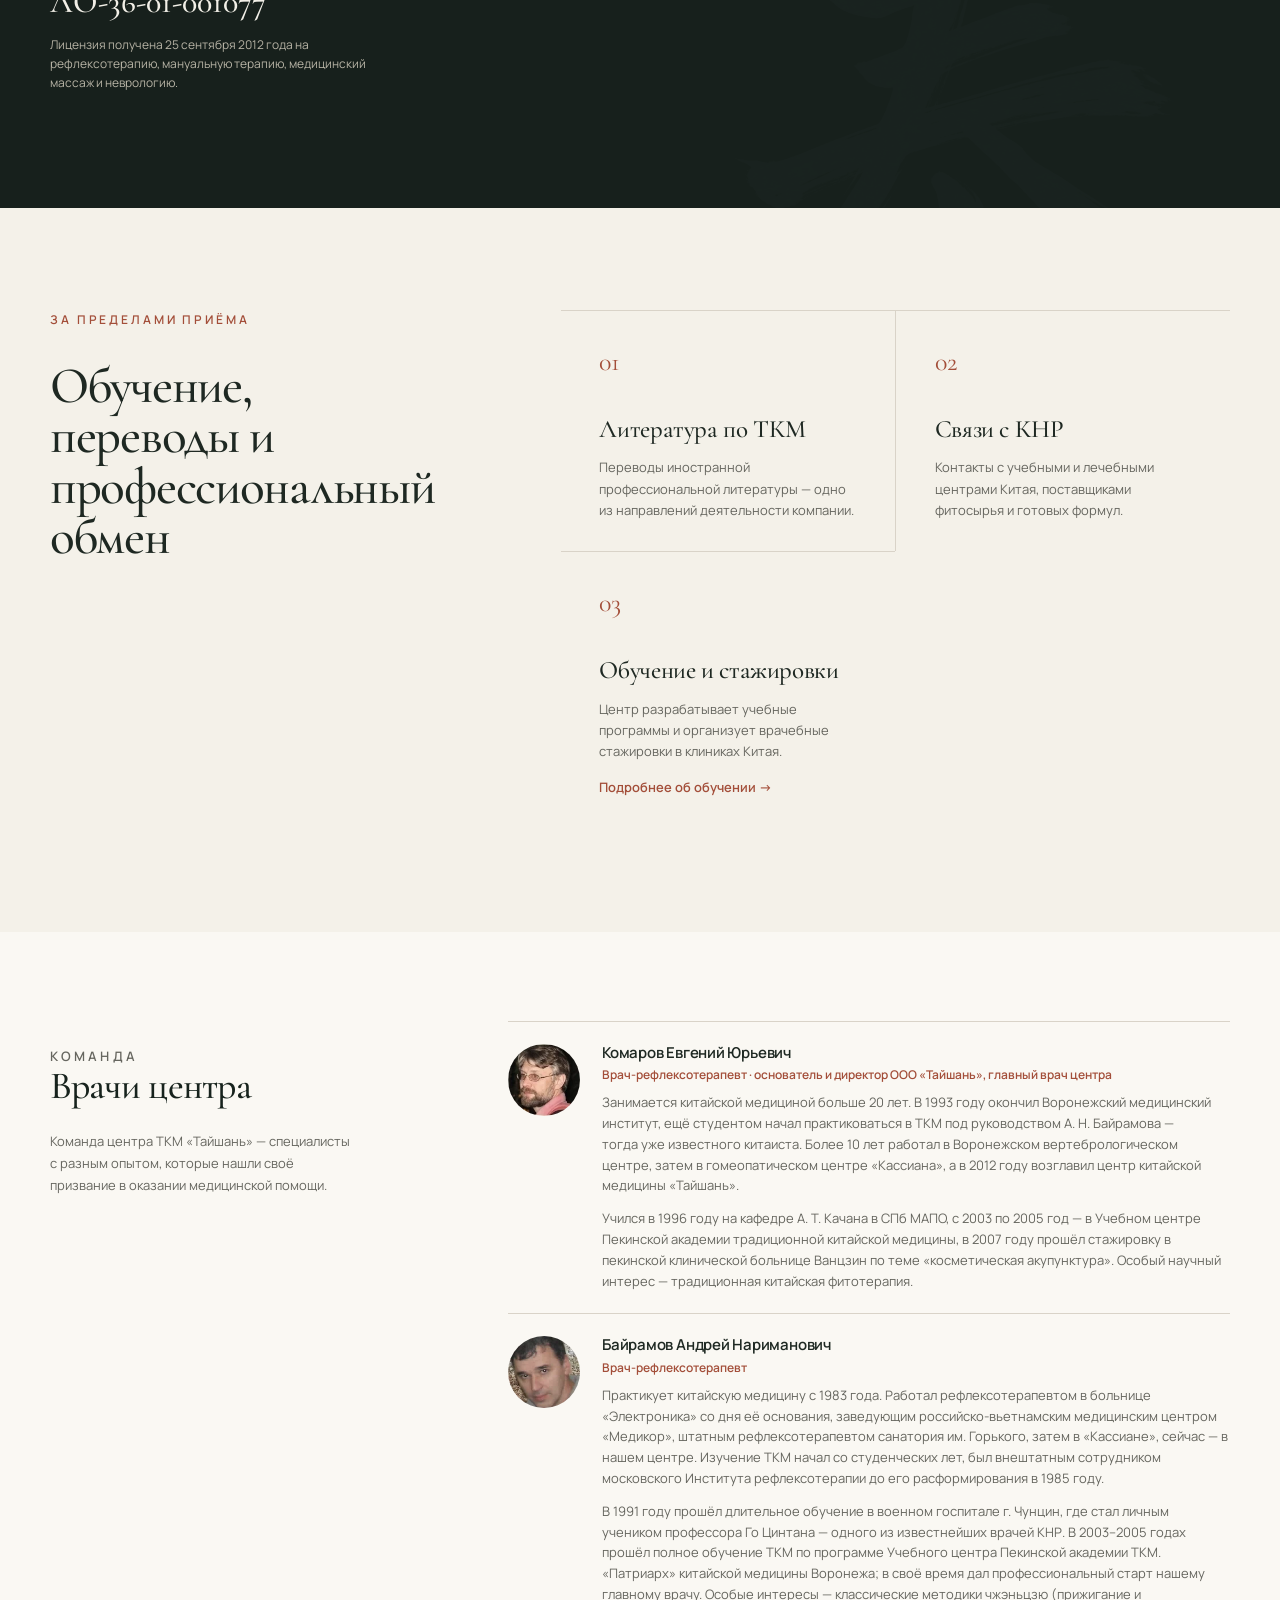
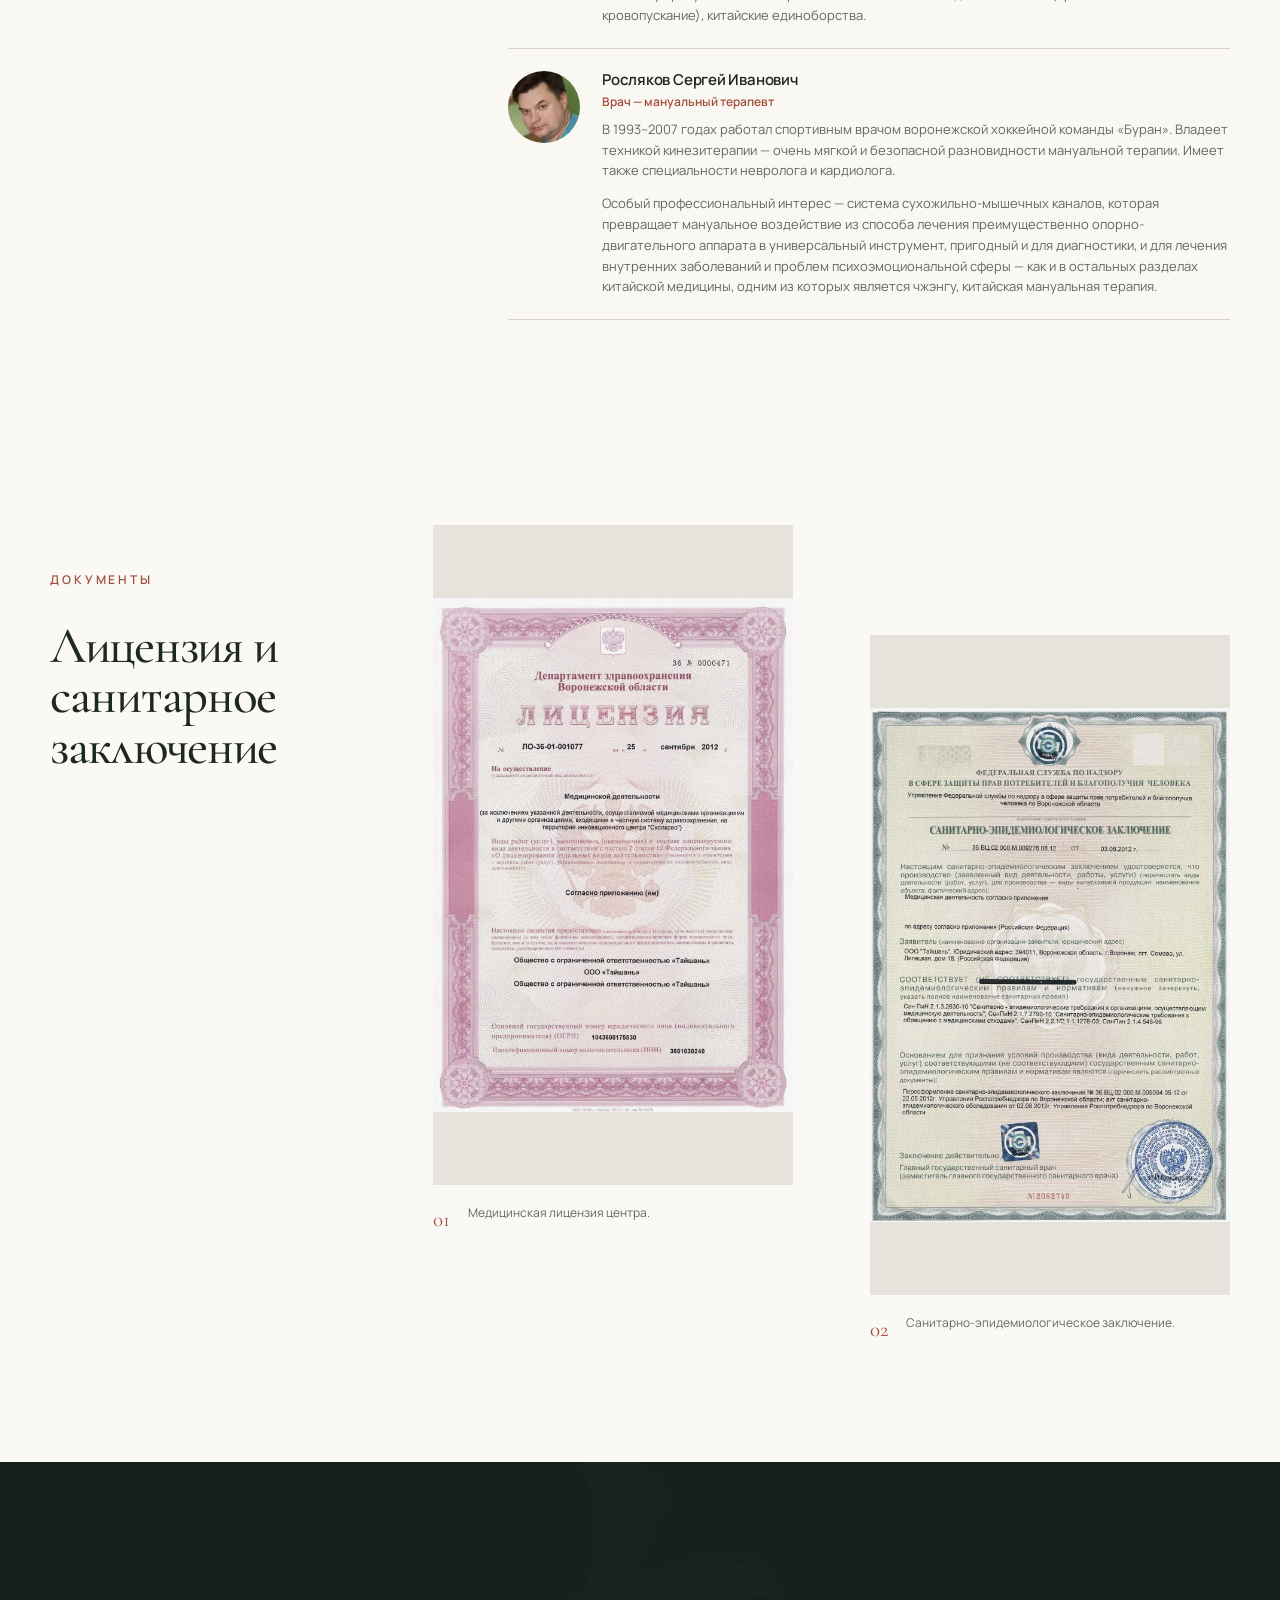
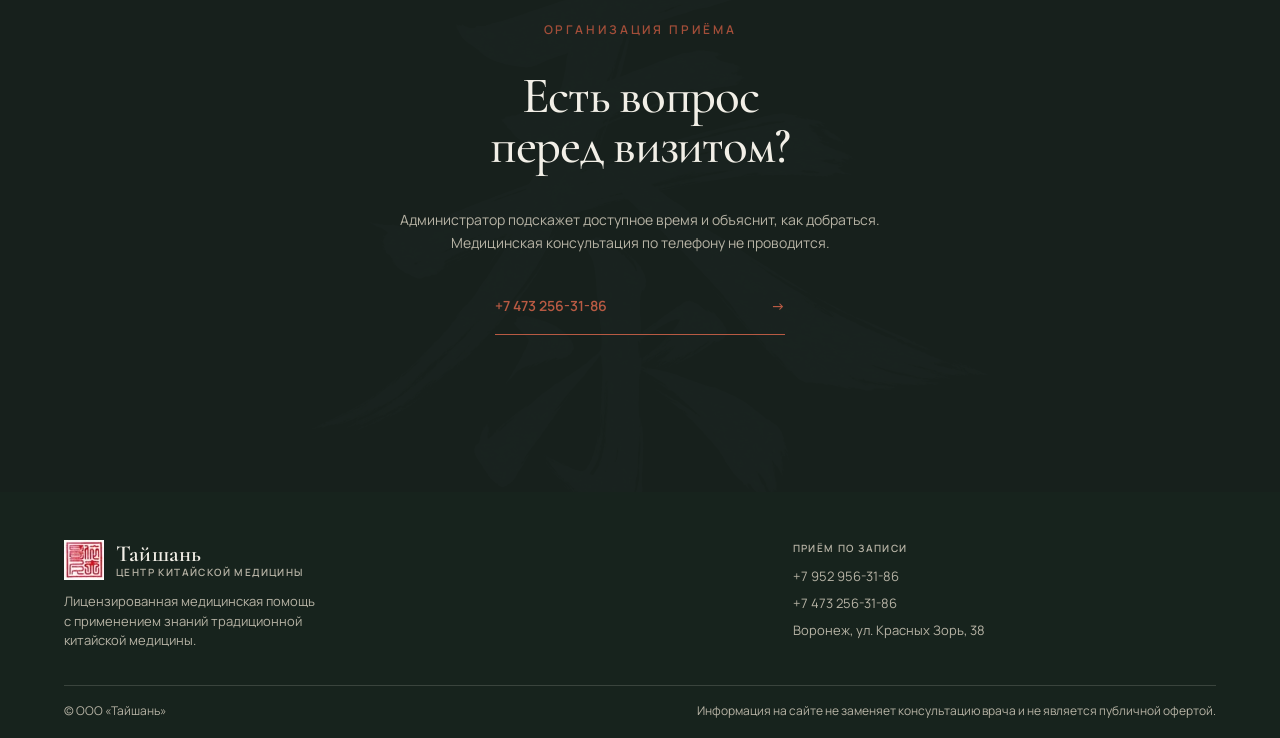
==== commit c82906e7: "Фото Комарова в блоке врачей (doc3 → doctor-komarov.webp) Co-Authored-By: Claude Sonnet 5 <noreply@a" ====
--- a/about.html
+++ b/about.html
@@ -46,7 +46,7 @@
         </div>
         <div class="about-team-grid" data-reveal>
           <article class="about-doc">
-            <span class="about-doc-ph" aria-hidden="true">ЕК</span>
+            <img class="about-doc-ph" src="assets/images/doctor-komarov.webp" alt="Комаров Евгений Юрьевич" width="120" height="120">
             <div>
               <h3>Комаров Евгений Юрьевич</h3>
               <p class="about-doc-role">Врач-рефлексотерапевт · основатель и директор ООО «Тайшань», главный врач центра</p>
--- a/styles.css
+++ b/styles.css
@@ -739,7 +739,7 @@
 .about-doc p:not(.about-doc-role) + p { margin-top: 12px; }
 .about-doc { display: grid; grid-template-columns: 72px minmax(0, 1fr); gap: 22px; align-items: start; padding: 22px 0; border-top: 1px solid var(--line); }
 .about-team-grid .about-doc:last-child { border-bottom: 1px solid var(--line); }
-.about-doc-ph { width: 72px; height: 72px; border-radius: 50%; object-fit: cover; object-position: top; background: var(--ornament); filter: saturate(.82); }
+.about-doc-ph { width: 72px; height: 72px; border-radius: 50%; object-fit: cover; background: var(--ornament); filter: saturate(.82); }
 span.about-doc-ph { display: grid; place-items: center; color: var(--terra); font-family: var(--serif); font-size: 24px; }
 .about-doc h3 { margin: 0; font-family: var(--sans); font-size: 15px; font-weight: 600; color: var(--ink); }
 .about-doc-role { margin: 4px 0 8px; color: var(--terra); font-size: 12px; font-weight: 600; }
